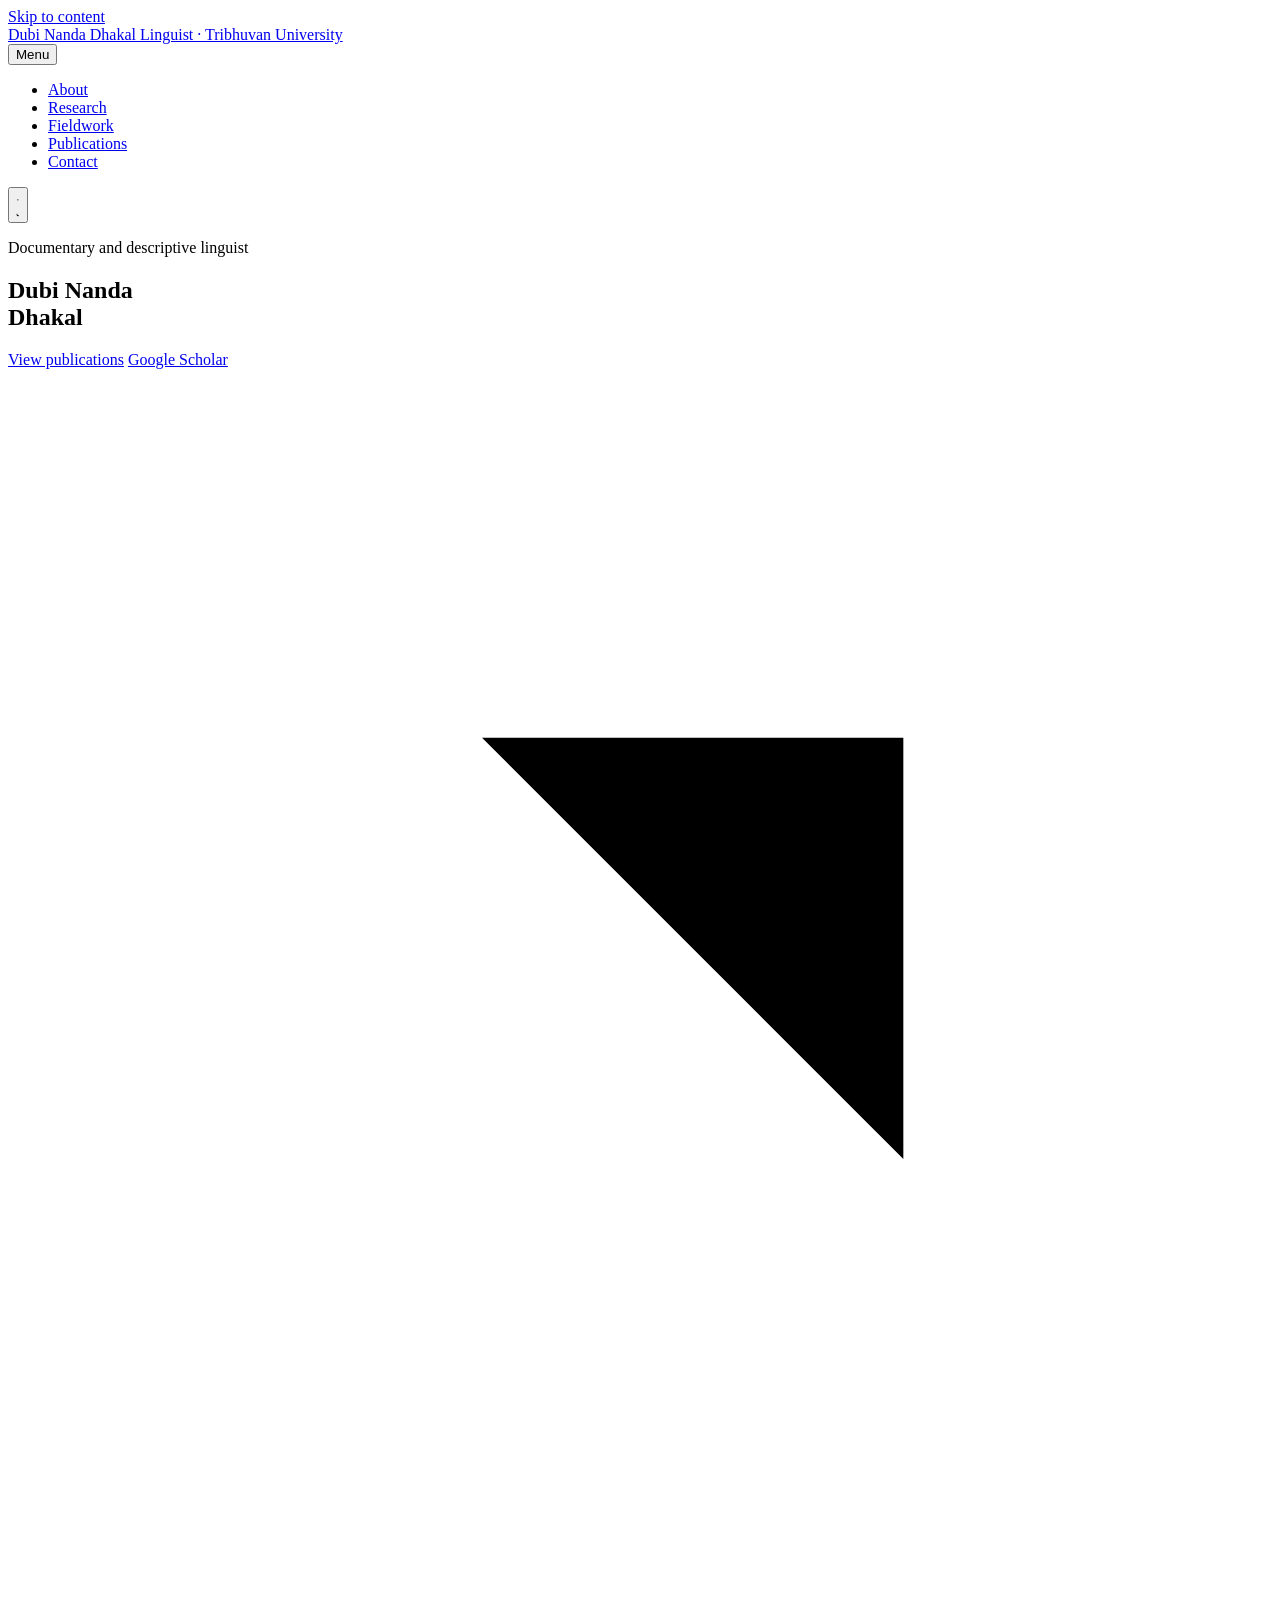
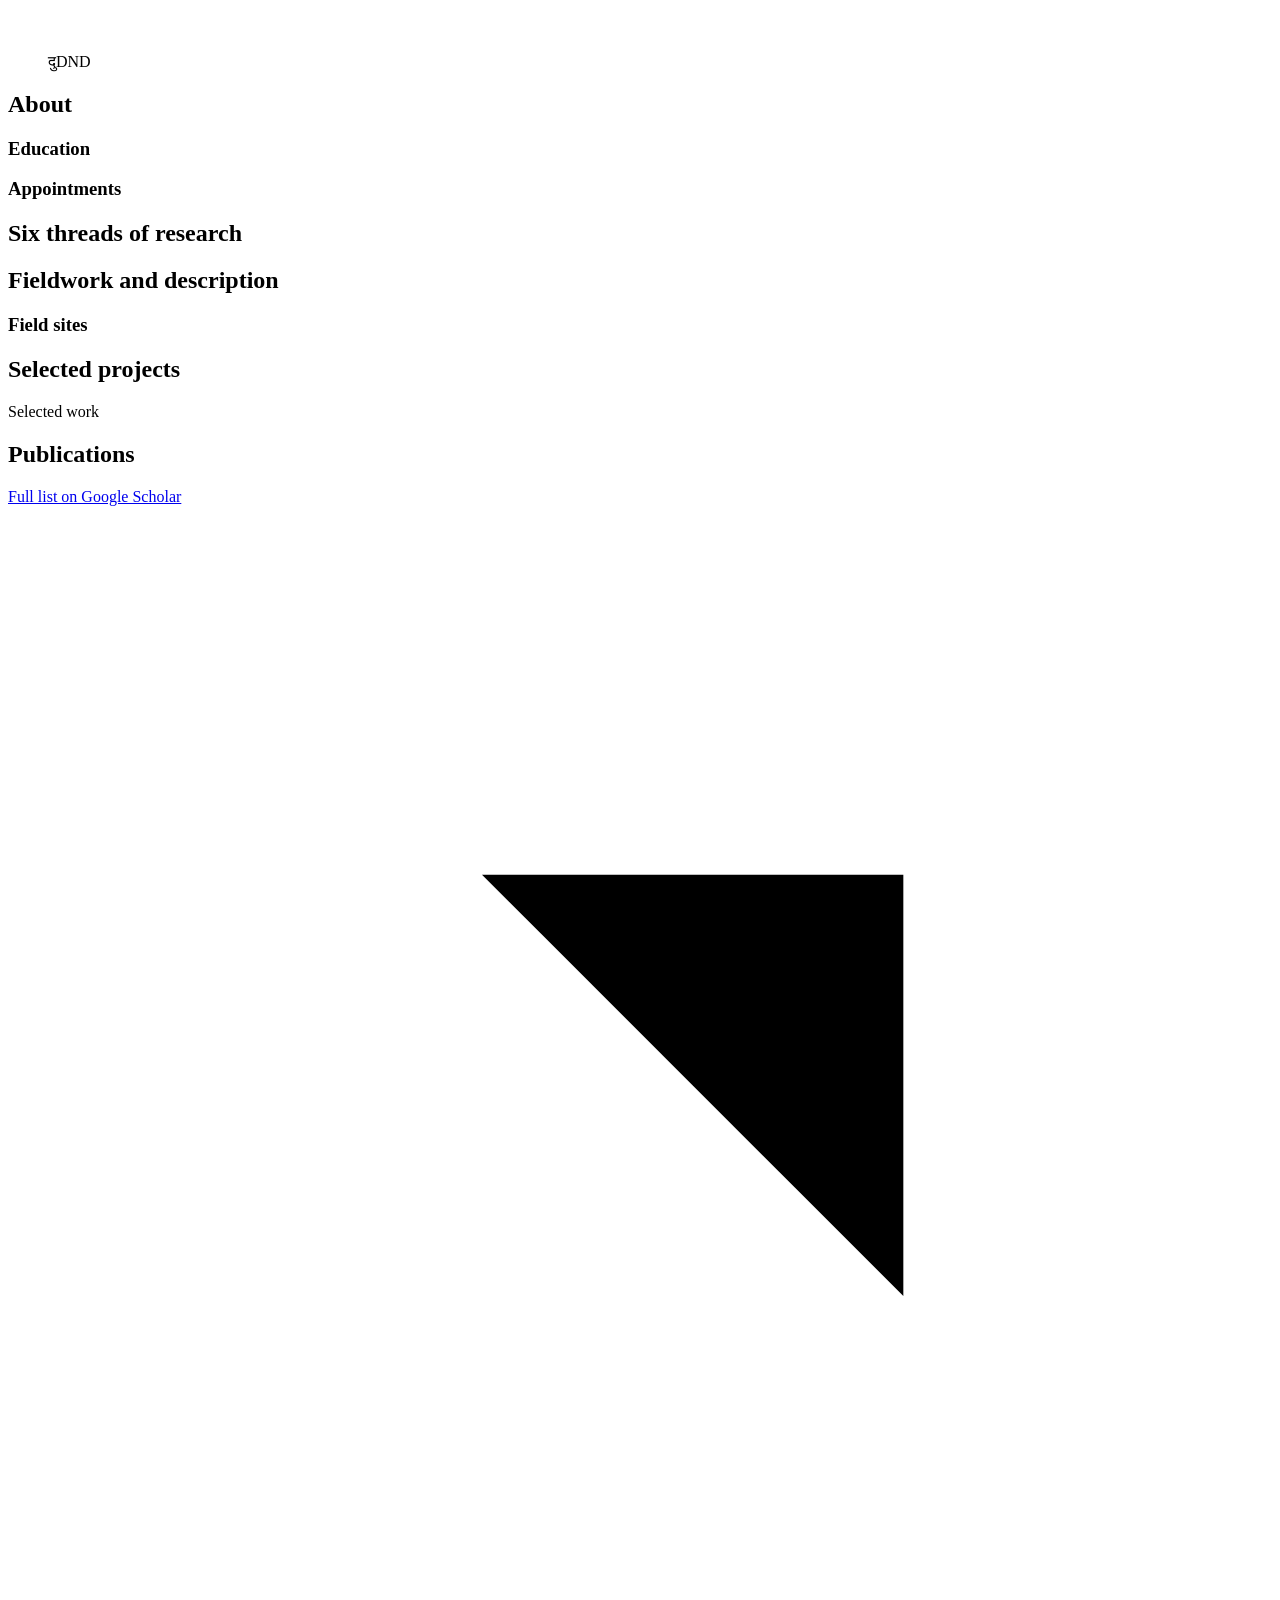
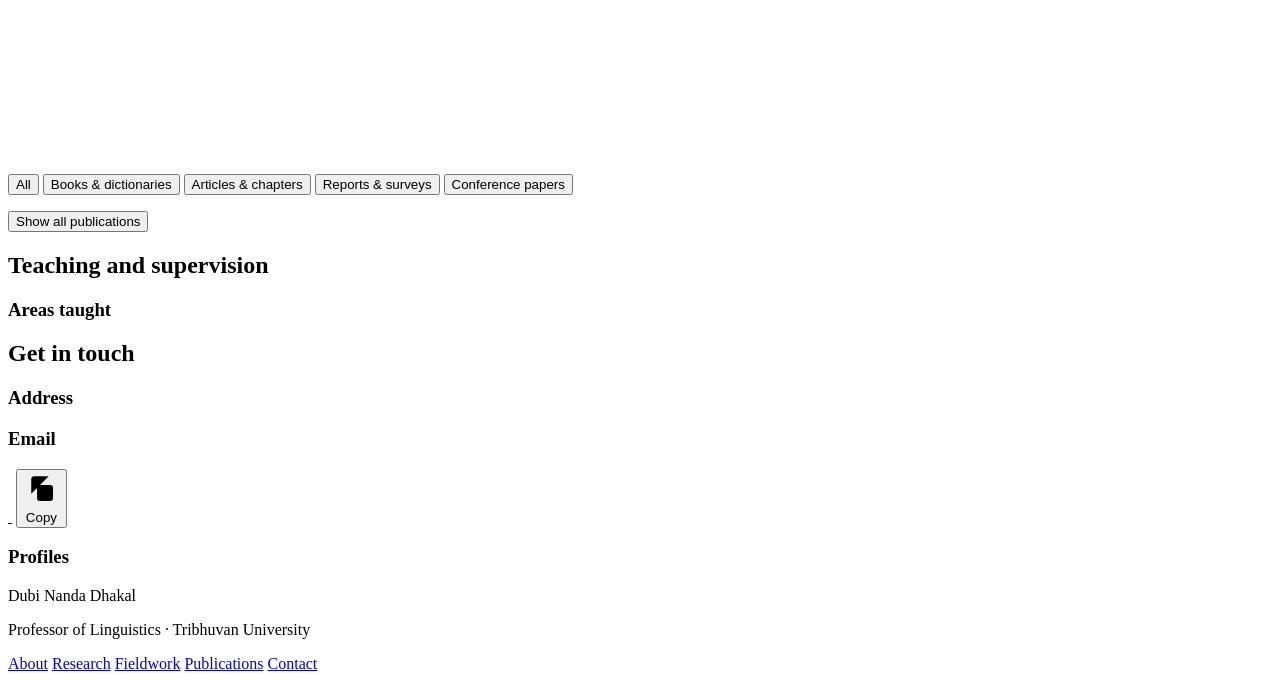
==== index.html @ bbc0245c "Use a cropped photo of Prof. Dhakal as the favicon Replaces the "D" monogram with face-cropped PNGs " ====
<!doctype html>
<html lang="en" data-theme="">
<head>
<meta charset="utf-8">
<meta name="viewport" content="width=device-width, initial-scale=1">
<title>Dubi Nanda Dhakal - Linguist</title>
<meta name="description" content="Prof. Dr. Dubi Nanda Dhakal is a linguist at Tribhuvan University who documents the endangered Indo-Aryan and Tibeto-Burman languages of Nepal. Grammars, dictionaries, text collections and research.">
<meta name="author" content="Dubi Nanda Dhakal">
<meta name="color-scheme" content="light dark">

<meta property="og:type" content="profile">
<meta property="og:title" content="Dubi Nanda Dhakal - Linguist">
<meta property="og:description" content="Documentary and descriptive linguist at Tribhuvan University. Grammars, dictionaries and text collections for the endangered languages of Nepal and the Himalaya.">
<meta property="og:locale" content="en_US">

<link rel="icon" type="image/png" sizes="32x32" href="assets/img/favicon-32.png">
<link rel="icon" type="image/png" sizes="180x180" href="assets/img/favicon-180.png">
<link rel="apple-touch-icon" href="assets/img/favicon-180.png">
<meta name="theme-color" content="#28527a">

<link rel="preconnect" href="https://fonts.googleapis.com">
<link rel="preconnect" href="https://fonts.gstatic.com" crossorigin>
<link href="https://fonts.googleapis.com/css2?family=Newsreader:ital,opsz,wght@0,6..72,380;0,6..72,440;0,6..72,520;1,6..72,400;1,6..72,480&family=IBM+Plex+Sans:wght@400;500;600&family=IBM+Plex+Mono:wght@400;500&display=swap" rel="stylesheet">

<link rel="stylesheet" href="assets/css/styles.css">
</head>
<body>

<a class="skip-link" href="#main">Skip to content</a>

<header class="site-header" id="siteHeader">
  <div class="wrap site-header__inner">
    <a class="wordmark" href="#top">
      <span class="wordmark__name">Dubi Nanda Dhakal</span>
      <span class="wordmark__role">Linguist · Tribhuvan University</span>
    </a>

    <nav class="site-nav" aria-label="Primary">
      <button class="nav-toggle" id="navToggle" aria-expanded="false" aria-controls="navList">
        <span class="nav-toggle__bar" aria-hidden="true"></span>
        <span class="sr-only">Menu</span>
      </button>
      <ul class="site-nav__list" id="navList">
        <li><a href="#about">About</a></li>
        <li><a href="#research">Research</a></li>
        <li><a href="#fieldwork">Fieldwork</a></li>
        <li><a href="#publications">Publications</a></li>
        <li><a href="#contact">Contact</a></li>
      </ul>
    </nav>

    <button class="theme-toggle" id="themeToggle" aria-label="Switch colour theme" title="Switch colour theme">
      <svg class="theme-toggle__icon theme-toggle__icon--sun" viewBox="0 0 24 24" aria-hidden="true"><circle cx="12" cy="12" r="4.2"/><path d="M12 2.5v3M12 18.5v3M4.2 4.2l2.1 2.1M17.7 17.7l2.1 2.1M2.5 12h3M18.5 12h3M4.2 19.8l2.1-2.1M17.7 6.3l2.1-2.1"/></svg>
    <svg class="theme-toggle__icon theme-toggle__icon--moon" viewBox="0 0 24 24" aria-hidden="true"><path d="M20 14.5A8 8 0 0 1 9.5 4a8 8 0 1 0 10.5 10.5z"/></svg>
    </button>
  </div>
</header>

<main id="main">
  <span id="top"></span>

  <!-- ============ HERO ============ -->
  <section class="hero wrap" aria-labelledby="heroName">
    <div class="hero__text">
      <p class="hero__kicker" id="siteRole">Documentary and descriptive linguist</p>
      <h1 class="hero__name" id="heroName">Dubi&nbsp;Nanda<br>Dhakal</h1>
      <p class="hero__deva" id="siteDeva" lang="ne" aria-hidden="true"></p>
      <p class="hero__lede" id="siteTagline"></p>
      <div class="hero__actions">
        <a class="btn btn--solid" href="#publications">View publications</a>
        <a class="btn btn--ghost" id="heroScholar" href="#" target="_blank" rel="noopener">
          Google Scholar
          <svg class="btn__ext" viewBox="0 0 24 24" aria-hidden="true"><path d="M7 17 17 7M9 7h8v8"/></svg>
        </a>
      </div>
    </div>

    <div class="hero__aside">
      <figure class="portrait">
        <img id="portraitImg" src="assets/img/dubi-nanda-dhakal.jpg" width="600" height="600"
             alt="Portrait of Professor Dubi Nanda Dhakal" loading="eager" fetchpriority="high"
             onerror="this.style.display='none';this.closest('.portrait').classList.add('portrait--empty')">
        <span class="portrait__fallback" aria-hidden="true">दु<span class="portrait__initials">DND</span></span>
      </figure>
    </div>
  </section>

  <!-- ============ METRICS ============ -->
  <section class="metrics wrap" aria-label="Research profile at a glance">
    <ul class="metrics__list" id="metricsList"></ul>
    <p class="metrics__note" id="metricsNote"></p>
  </section>

  <!-- ============ ABOUT ============ -->
  <section class="section wrap" id="about" aria-labelledby="aboutHeading">
    <div class="section__head">
      <h2 class="section__title" id="aboutHeading">About</h2>
    </div>
    <div class="about">
      <div class="about__prose" id="aboutProse"></div>
      <aside class="about__meta">
        <div class="meta-block">
          <h3 class="meta-block__title">Education</h3>
          <ul class="meta-list" id="educationList"></ul>
        </div>
        <div class="meta-block">
          <h3 class="meta-block__title">Appointments</h3>
          <ul class="meta-list" id="appointmentsList"></ul>
        </div>
      </aside>
    </div>
  </section>

  <!-- ============ RESEARCH ============ -->
  <section class="section section--tint wrap-full" id="research" aria-labelledby="researchHeading">
    <div class="wrap">
      <div class="section__head">
        <h2 class="section__title" id="researchHeading">Six threads of research</h2>
      </div>
      <dl class="research" id="researchList"></dl>
    </div>
  </section>

  <!-- ============ FIELDWORK ============ -->
  <section class="section wrap" id="fieldwork" aria-labelledby="fieldworkHeading">
    <div class="section__head">
      <h2 class="section__title" id="fieldworkHeading">Fieldwork and description</h2>
      <p class="section__intro" id="fieldworkIntro"></p>
    </div>

    <div class="langs" id="langGroups"></div>

    <div class="regions">
      <h3 class="regions__title">Field sites</h3>
      <ul class="regions__list" id="regionList"></ul>
    </div>
  </section>

  <!-- ============ PROJECTS ============ -->
  <section class="section section--tint wrap-full" id="projects" aria-labelledby="projectsHeading">
    <div class="wrap">
      <div class="section__head">
        <h2 class="section__title" id="projectsHeading">Selected projects</h2>
      </div>
      <ol class="projects" id="projectList"></ol>
    </div>
  </section>

  <!-- ============ PUBLICATIONS ============ -->
  <section class="section wrap" id="publications" aria-labelledby="pubHeading">
    <div class="section__head section__head--split">
      <div>
        <p class="eyebrow">Selected work</p>
        <h2 class="section__title" id="pubHeading">Publications</h2>
      </div>
      <a class="section__aside-link" id="pubScholarLink" href="#" target="_blank" rel="noopener">
        Full list on Google Scholar
        <svg class="btn__ext" viewBox="0 0 24 24" aria-hidden="true"><path d="M7 17 17 7M9 7h8v8"/></svg>
      </a>
    </div>

    <div class="filters" role="group" aria-label="Filter publications by type">
      <button class="chip is-active" data-filter="all" aria-pressed="true">All</button>
      <button class="chip" data-filter="book" aria-pressed="false">Books &amp; dictionaries</button>
      <button class="chip" data-filter="article" aria-pressed="false">Articles &amp; chapters</button>
      <button class="chip" data-filter="report" aria-pressed="false">Reports &amp; surveys</button>
      <button class="chip" data-filter="conference" aria-pressed="false">Conference papers</button>
    </div>

    <ol class="pubs" id="pubList"></ol>
    <p class="pubs__empty" id="pubEmpty" hidden>No publications match that filter.</p>

    <div class="pubs__more">
      <button class="btn btn--ghost" id="pubToggle" aria-expanded="false">Show all publications</button>
      <span class="pubs__count" id="pubCount"></span>
    </div>
  </section>

  <!-- ============ TEACHING ============ -->
  <section class="section section--tint wrap-full" id="teaching" aria-labelledby="teachHeading">
    <div class="wrap">
      <div class="section__head">
        <h2 class="section__title" id="teachHeading">Teaching and supervision</h2>
      </div>
      <div class="teaching">
        <p class="prose-lg" id="teachingText"></p>
        <div class="teaching__areas">
          <h3 class="regions__title">Areas taught</h3>
          <ul class="regions__list" id="teachingAreas"></ul>
        </div>
      </div>
    </div>
  </section>

  <!-- ============ CONTACT ============ -->
  <section class="section wrap" id="contact" aria-labelledby="contactHeading">
    <div class="section__head">
      <h2 class="section__title" id="contactHeading">Get in touch</h2>
    </div>
    <div class="contact">
      <div class="contact__col">
        <h3 class="meta-block__title">Address</h3>
        <address class="contact__address" id="contactAddress"></address>

        <h3 class="meta-block__title contact__email-title">Email</h3>
        <div class="contact__email">
          <a class="contact__email-link" id="contactEmail" href="#">&nbsp;</a>
          <button class="contact__copy" id="contactCopy" type="button">
            <svg class="contact__copy-icon" viewBox="0 0 24 24" aria-hidden="true"><rect x="9" y="9" width="11" height="11" rx="2"/><path d="M5 15V5a2 2 0 0 1 2-2h10"/></svg>
            <span class="contact__copy-label">Copy</span>
          </button>
        </div>
        <p class="contact__email-hint" id="contactEmailHint" hidden>Copied to clipboard</p>
      </div>
      <div class="contact__col">
        <h3 class="meta-block__title">Profiles</h3>
        <ul class="contact__links" id="contactLinks"></ul>
      </div>
    </div>
  </section>
</main>

<footer class="site-footer wrap-full">
  <div class="wrap site-footer__inner">
    <div>
      <p class="site-footer__name">Dubi Nanda Dhakal</p>
      <p class="site-footer__role">Professor of Linguistics · Tribhuvan University</p>
    </div>
    <nav class="site-footer__nav" aria-label="Footer">
      <a href="#about">About</a>
      <a href="#research">Research</a>
      <a href="#fieldwork">Fieldwork</a>
      <a href="#publications">Publications</a>
      <a href="#contact">Contact</a>
    </nav>
    <p class="site-footer__fine" id="footerFine"></p>
  </div>
</footer>

<noscript>
  <div class="wrap" style="padding:2rem 0">
    <p>Dubi Nanda Dhakal is a professor of linguistics at the Central Department of Linguistics,
    Tribhuvan University, who documents the endangered Indo-Aryan and Tibeto-Burman languages of Nepal.
    See the full publication list on
    <a href="https://scholar.google.com/citations?user=uSFaQ0oAAAAJ&hl=en">Google Scholar</a>.</p>
  </div>
</noscript>

<script src="assets/js/data.js"></script>
<script src="assets/js/main.js"></script>
</body>
</html>
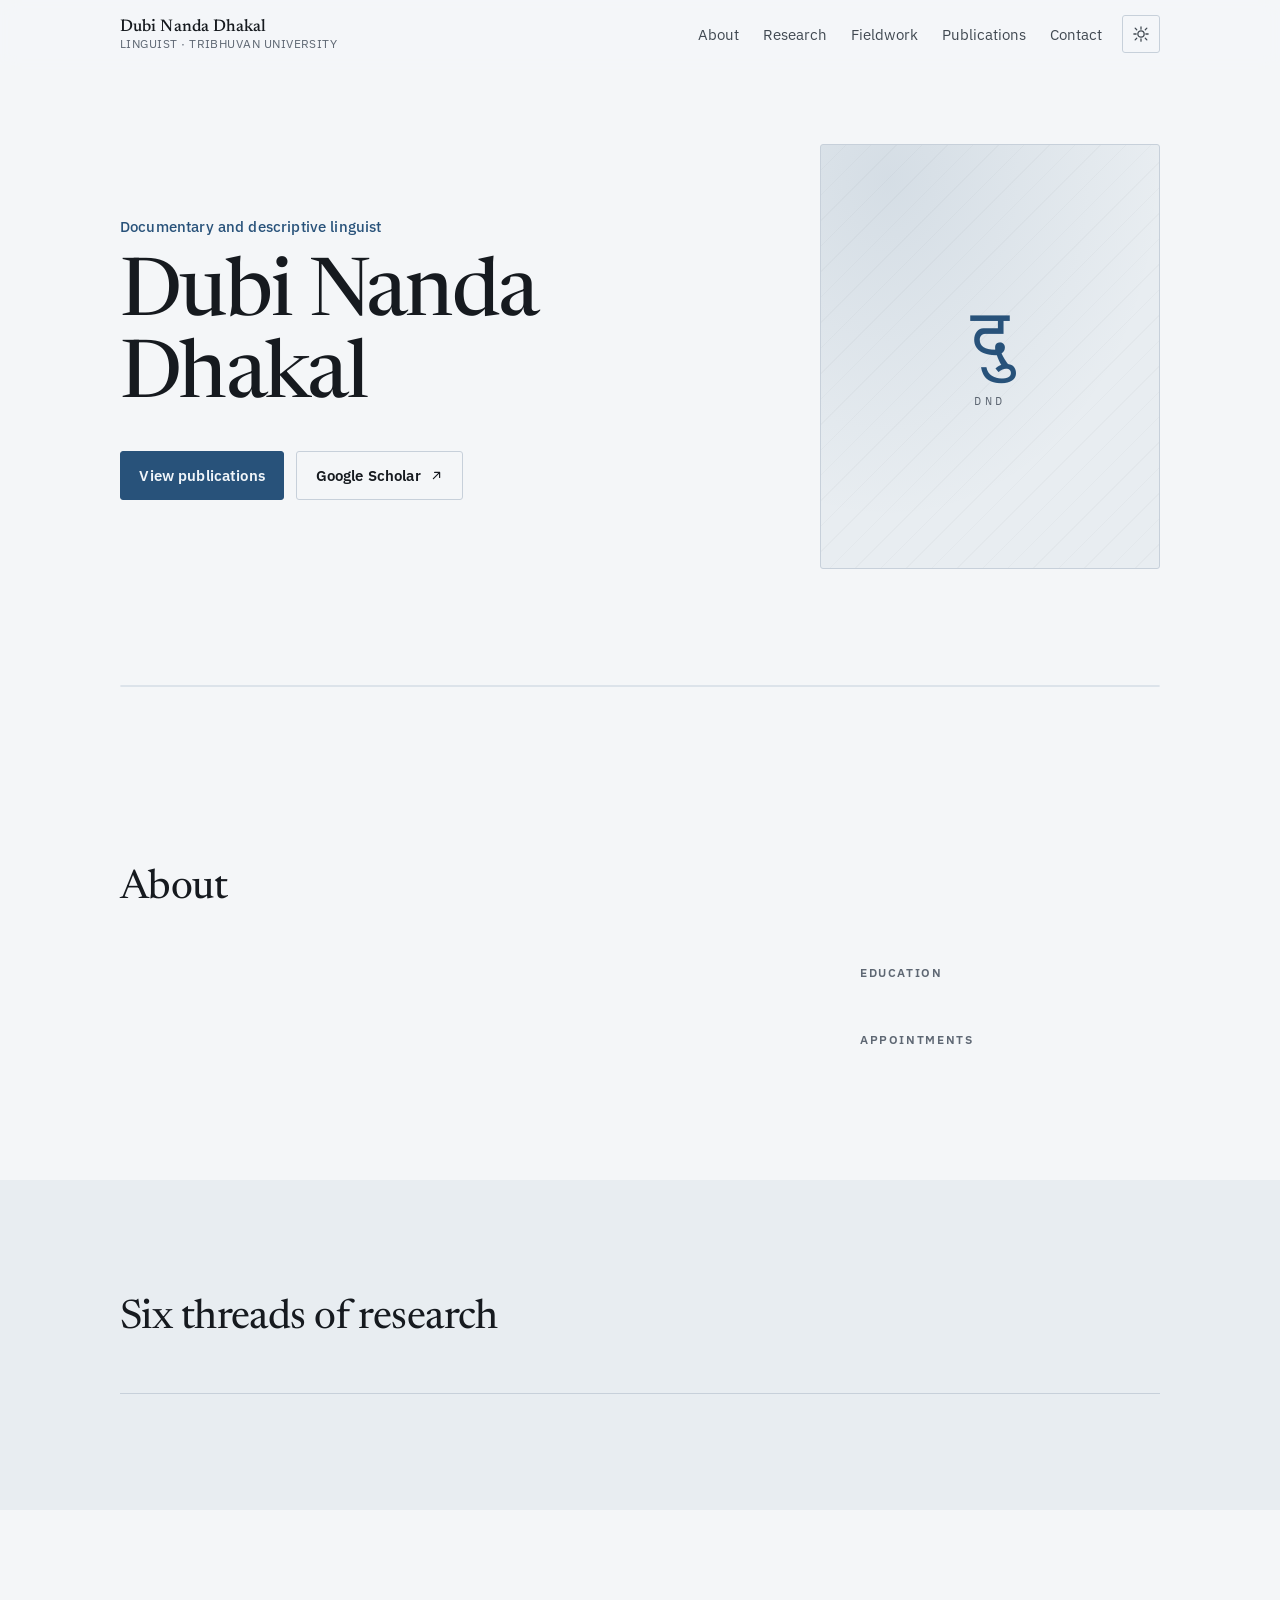
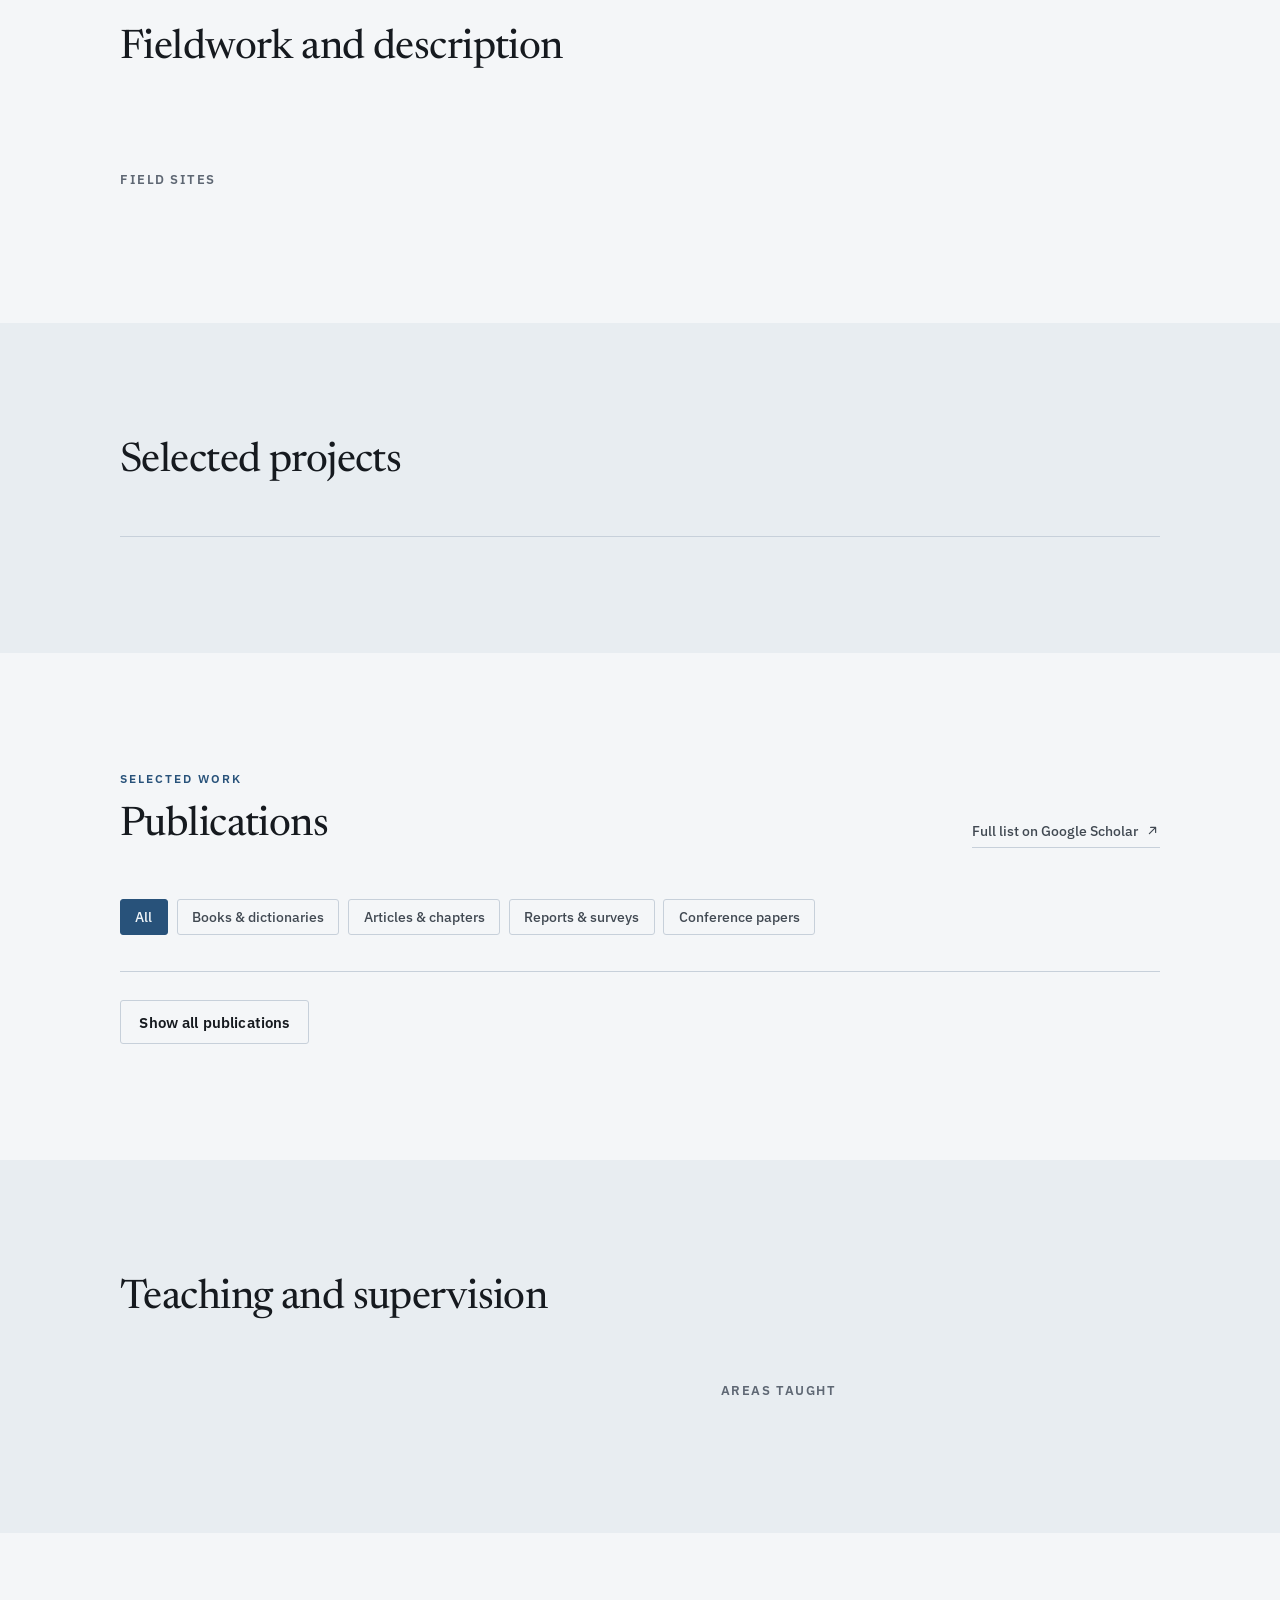
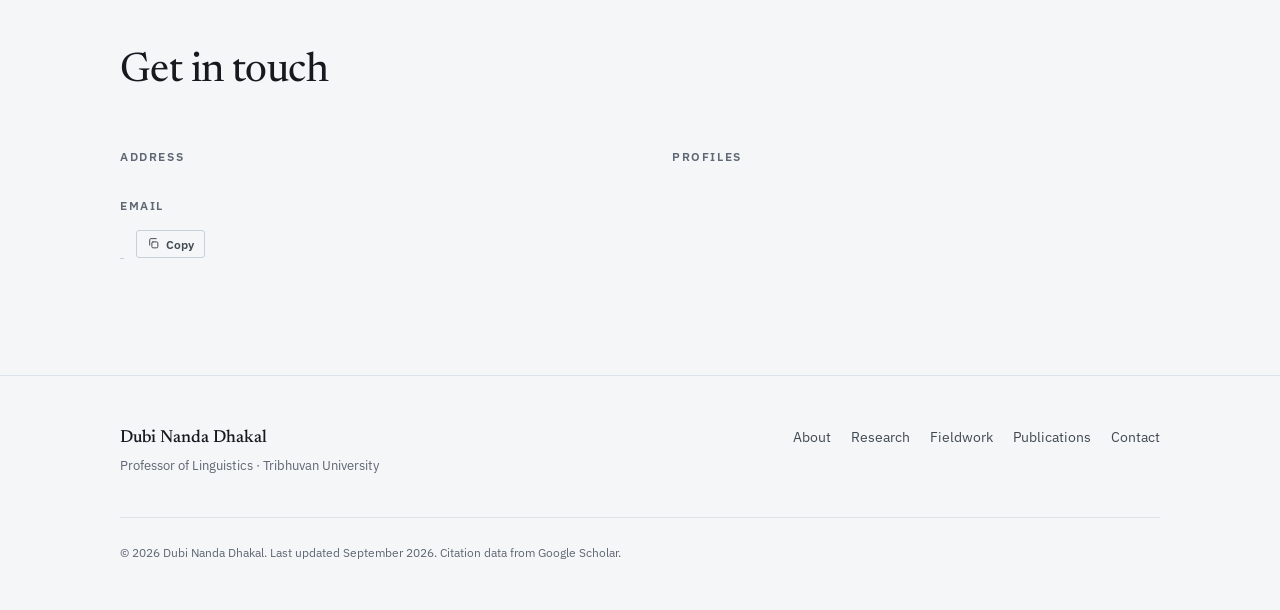
==== commit 8d45adc4: "Contact: show email address with a copy button The lone "Email Professor Dhakal" mailto button did n" ====
--- a/index.html
+++ b/index.html
@@ -13,9 +13,7 @@
 <meta property="og:description" content="Documentary and descriptive linguist at Tribhuvan University. Grammars, dictionaries and text collections for the endangered languages of Nepal and the Himalaya.">
 <meta property="og:locale" content="en_US">
 
-<link rel="icon" type="image/png" sizes="32x32" href="assets/img/favicon-32.png">
-<link rel="icon" type="image/png" sizes="180x180" href="assets/img/favicon-180.png">
-<link rel="apple-touch-icon" href="assets/img/favicon-180.png">
+<link rel="icon" href="data:image/svg+xml,%3Csvg xmlns='http://www.w3.org/2000/svg' viewBox='0 0 32 32'%3E%3Crect width='32' height='32' rx='4' fill='%2328527a'/%3E%3Ctext x='16' y='22' font-family='Georgia,serif' font-size='18' fill='%23f0f5f9' text-anchor='middle'%3ED%3C/text%3E%3C/svg%3E">
 <meta name="theme-color" content="#28527a">
 
 <link rel="preconnect" href="https://fonts.googleapis.com">
--- a/assets/css/styles.css
+++ b/assets/css/styles.css
@@ -0,0 +1,756 @@
+/* =============================================================================
+   Dubi Nanda Dhakal - portfolio
+   Native CSS. No framework, no build step.
+   Type:  Newsreader (display, literary serif) + IBM Plex Sans (text / UI)
+   Accent: a single deep Prussian blue, the colour of a Himalayan sky and of
+           archival ink, on cool paper. Locked across the whole page, both themes.
+   ========================================================================== */
+
+/* ---------- Tokens ---------- */
+:root {
+  --paper: #f4f6f8;
+  --surface-2: #e8edf1;
+  --ink: #161a1f;
+  --ink-2: #414952;
+  --ink-3: #5e6773;
+  --line: #dce3ea;
+  --line-2: #c7d0da;
+  --accent: #28527a;
+  --accent-2: #1e4061;
+  --accent-wash: #dce7f1;
+  --on-accent: #f0f5f9;
+
+  --r: 3px;
+  --measure: 63ch;
+  --wrap: 1120px;
+  --wrap-narrow: 760px;
+
+  --ff-serif: "Newsreader", "Iowan Old Style", "Palatino Linotype", Georgia, serif;
+  --ff-sans: "IBM Plex Sans", ui-sans-serif, system-ui, -apple-system, "Segoe UI", Roboto, Helvetica, Arial, sans-serif;
+  --ff-mono: "IBM Plex Mono", ui-monospace, SFMono-Regular, Menlo, Consolas, monospace;
+
+  --step-hero: clamp(2.9rem, 2rem + 4.6vw, 5rem);
+  --step-h2: clamp(1.8rem, 1.35rem + 1.9vw, 2.55rem);
+  --step-h3: clamp(1.12rem, 1rem + 0.4vw, 1.32rem);
+  --step-lede: clamp(1.14rem, 1rem + 0.7vw, 1.42rem);
+
+  --pad-section: clamp(4rem, 2.5rem + 7vw, 7.25rem);
+  --ease: cubic-bezier(0.16, 1, 0.3, 1);
+}
+
+@media (prefers-color-scheme: dark) {
+  :root:not([data-theme="light"]) {
+    --paper: #12151a;
+    --surface-2: #191d24;
+    --ink: #e5e9ee;
+    --ink-2: #a7afba;
+    --ink-3: #828b98;
+    --line: #262c34;
+    --line-2: #333b46;
+    --accent: #8fb6db;
+    --accent-2: #abcae7;
+    --accent-wash: #1b2836;
+    --on-accent: #0d1620;
+  }
+}
+
+:root[data-theme="dark"] {
+  --paper: #12151a;
+  --surface-2: #191d24;
+  --ink: #e5e9ee;
+  --ink-2: #a7afba;
+  --ink-3: #828b98;
+  --line: #262c34;
+  --line-2: #333b46;
+  --accent: #8fb6db;
+  --accent-2: #abcae7;
+  --accent-wash: #1b2836;
+  --on-accent: #0d1620;
+}
+
+/* ---------- Reset-ish ---------- */
+*, *::before, *::after { box-sizing: border-box; }
+html { -webkit-text-size-adjust: 100%; scroll-behavior: smooth; }
+@media (prefers-reduced-motion: reduce) { html { scroll-behavior: auto; } }
+
+body {
+  margin: 0;
+  background: var(--paper);
+  color: var(--ink);
+  font-family: var(--ff-sans);
+  font-size: 1.0625rem;
+  line-height: 1.62;
+  font-feature-settings: "kern" 1, "liga" 1;
+  -webkit-font-smoothing: antialiased;
+  text-rendering: optimizeLegibility;
+  transition: background-color .35s var(--ease), color .35s var(--ease);
+}
+
+h1, h2, h3 { font-family: var(--ff-serif); font-weight: 440; }
+p { margin: 0 0 1.1em; }
+a { color: inherit; }
+img { max-width: 100%; display: block; }
+:focus-visible {
+  outline: 2px solid var(--accent);
+  outline-offset: 3px;
+  border-radius: 2px;
+}
+
+.sr-only {
+  position: absolute; width: 1px; height: 1px;
+  padding: 0; margin: -1px; overflow: hidden;
+  clip: rect(0 0 0 0); white-space: nowrap; border: 0;
+}
+
+.skip-link {
+  position: fixed; top: 0; left: 0; z-index: 200;
+  background: var(--accent); color: var(--on-accent);
+  padding: .65rem 1rem; font-weight: 600; font-size: .9rem;
+  transform: translateY(-120%);
+  transition: transform .2s var(--ease);
+}
+.skip-link:focus { transform: translateY(0); }
+
+/* ---------- Layout helpers ---------- */
+.wrap {
+  width: 100%;
+  max-width: var(--wrap);
+  margin-inline: auto;
+  padding-inline: clamp(1.15rem, 5vw, 2.5rem);
+}
+.wrap-full { width: 100%; }
+.section--narrow { max-width: var(--wrap-narrow); }
+
+/* ---------- Header ---------- */
+.site-header {
+  position: sticky; top: 0; z-index: 100;
+  background: color-mix(in srgb, var(--paper) 86%, transparent);
+  backdrop-filter: saturate(180%) blur(9px);
+  -webkit-backdrop-filter: saturate(180%) blur(9px);
+  border-bottom: 1px solid transparent;
+  transition: border-color .3s var(--ease), background-color .3s var(--ease);
+}
+.site-header.is-stuck {
+  border-bottom-color: var(--line);
+  background: color-mix(in srgb, var(--paper) 94%, transparent);
+}
+.site-header__inner {
+  display: flex; align-items: center; gap: 1.25rem;
+  height: 68px;
+}
+.wordmark {
+  text-decoration: none; display: grid; line-height: 1.15;
+  margin-right: auto;
+}
+.wordmark__name {
+  font-family: var(--ff-serif); font-size: 1.06rem; font-weight: 520;
+  letter-spacing: .005em;
+}
+.wordmark__role {
+  font-size: .72rem; letter-spacing: .04em; text-transform: uppercase;
+  color: var(--ink-3);
+}
+
+.site-nav { display: flex; align-items: center; }
+.site-nav__list {
+  display: flex; gap: 1.5rem; list-style: none; margin: 0; padding: 0;
+}
+.site-nav__list a {
+  text-decoration: none; font-size: .92rem; color: var(--ink-2);
+  padding: .35rem 0; position: relative;
+  transition: color .2s var(--ease);
+}
+.site-nav__list a::after {
+  content: ""; position: absolute; left: 0; right: 100%; bottom: 0;
+  height: 1px; background: var(--accent);
+  transition: right .28s var(--ease);
+}
+.site-nav__list a:hover { color: var(--ink); }
+.site-nav__list a:hover::after { right: 0; }
+
+.nav-toggle { display: none; }
+
+.theme-toggle {
+  flex: none;
+  width: 38px; height: 38px;
+  display: grid; place-items: center;
+  background: transparent;
+  border: 1px solid var(--line-2);
+  border-radius: var(--r);
+  color: var(--ink-2);
+  cursor: pointer;
+  transition: border-color .2s var(--ease), color .2s var(--ease), background-color .2s var(--ease);
+}
+.theme-toggle:hover { color: var(--ink); border-color: var(--ink-3); }
+.theme-toggle__icon { width: 18px; height: 18px; fill: none; stroke: currentColor; stroke-width: 1.7; stroke-linecap: round; stroke-linejoin: round; }
+.theme-toggle__icon--moon { display: none; }
+:root[data-theme="dark"] .theme-toggle__icon--sun { display: none; }
+:root[data-theme="dark"] .theme-toggle__icon--moon { display: block; }
+@media (prefers-color-scheme: dark) {
+  :root:not([data-theme="light"]) .theme-toggle__icon--sun { display: none; }
+  :root:not([data-theme="light"]) .theme-toggle__icon--moon { display: block; }
+}
+
+/* ---------- Buttons ---------- */
+.btn {
+  -webkit-appearance: none;
+  appearance: none;
+  display: inline-flex; align-items: center; gap: .5rem;
+  font-family: var(--ff-sans); font-size: .92rem; font-weight: 600;
+  letter-spacing: .01em;
+  padding: .7rem 1.15rem;
+  border-radius: var(--r);
+  text-decoration: none;
+  background: transparent;
+  color: var(--ink);
+  border: 1px solid var(--line-2);
+  cursor: pointer;
+  transition: transform .12s var(--ease), background-color .2s var(--ease), border-color .2s var(--ease), color .2s var(--ease);
+  white-space: nowrap;
+}
+.btn--solid {
+  background: var(--accent); border-color: var(--accent); color: var(--on-accent);
+}
+.btn--solid:hover { background: var(--accent-2); border-color: var(--accent-2); }
+.btn--ghost { background: transparent; color: var(--ink); }
+.btn--ghost:hover {
+  border-color: var(--ink);
+  background: color-mix(in srgb, var(--ink) 5%, transparent);
+}
+.btn:active { transform: translateY(1px); }
+.btn__ext { width: 15px; height: 15px; fill: none; stroke: currentColor; stroke-width: 1.9; stroke-linecap: round; stroke-linejoin: round; }
+
+/* ---------- Hero ---------- */
+.hero {
+  display: grid;
+  grid-template-columns: 1.15fr .85fr;
+  gap: clamp(2rem, 5vw, 4.5rem);
+  align-items: center;
+  padding-top: clamp(2.25rem, 1.5rem + 4vw, 4.75rem);
+  padding-bottom: clamp(2.5rem, 1.75rem + 3.5vw, 4.25rem);
+}
+.hero__kicker {
+  font-size: .96rem; color: var(--accent); font-weight: 500;
+  margin: 0 0 1.1rem; letter-spacing: .01em;
+}
+.hero__name {
+  font-size: var(--step-hero);
+  line-height: 1.02;
+  letter-spacing: -0.021em;
+  font-weight: 440;
+  margin: 0 0 .5rem;
+}
+.hero__deva {
+  font-family: var(--ff-serif);
+  font-size: clamp(1.1rem, 1rem + .6vw, 1.4rem);
+  color: var(--ink-3);
+  margin: 0 0 1.4rem;
+  letter-spacing: .01em;
+}
+.hero__lede {
+  font-family: var(--ff-serif);
+  font-size: var(--step-lede);
+  line-height: 1.4;
+  color: var(--ink-2);
+  max-width: 34ch;
+  margin: 0 0 2rem;
+}
+.hero__actions { display: flex; flex-wrap: wrap; gap: .75rem; }
+
+.hero__aside { display: flex; justify-content: flex-end; }
+.portrait {
+  position: relative;
+  margin: 0;
+  width: 100%;
+  max-width: 340px;
+  aspect-ratio: 4 / 5;
+  border: 1px solid var(--line-2);
+  border-radius: var(--r);
+  overflow: hidden;
+  background: var(--surface-2);
+}
+.portrait img { width: 100%; height: 100%; object-fit: cover; }
+.portrait__fallback { display: none; }
+.portrait--empty {
+  display: grid; place-items: center;
+  background:
+    radial-gradient(130% 130% at 20% 8%, color-mix(in srgb, var(--accent) 10%, transparent), transparent 62%),
+    repeating-linear-gradient(135deg, transparent 0 17px, color-mix(in srgb, var(--ink) 2.5%, transparent) 17px 18px),
+    var(--surface-2);
+}
+.portrait--empty .portrait__fallback {
+  display: grid; place-items: center; text-align: center;
+  font-family: var(--ff-serif);
+  font-size: clamp(3rem, 8vw, 4.75rem);
+  color: var(--accent);
+  line-height: 1;
+}
+.portrait__initials {
+  display: block;
+  font-family: var(--ff-mono);
+  font-size: .78rem;
+  letter-spacing: .3em;
+  color: var(--ink-3);
+  margin-top: .75rem;
+}
+
+/* ---------- Metrics ---------- */
+.metrics { padding-block: clamp(2rem, 4vw, 3rem); }
+.metrics__list {
+  list-style: none; margin: 0; padding: 0;
+  display: grid; grid-template-columns: repeat(4, 1fr);
+  border: 1px solid var(--line);
+  border-radius: var(--r);
+  overflow: hidden;
+}
+.metrics__list li {
+  padding: 1.35rem 1.25rem;
+  border-left: 1px solid var(--line);
+}
+.metrics__list li:first-child { border-left: 0; }
+.metric__value {
+  font-family: var(--ff-mono);
+  font-size: clamp(1.6rem, 1.2rem + 1.4vw, 2.3rem);
+  font-weight: 500;
+  color: var(--ink);
+  line-height: 1;
+  letter-spacing: -.01em;
+}
+.metric__label {
+  display: block; margin-top: .5rem;
+  font-size: .8rem; color: var(--ink-3);
+  letter-spacing: .02em;
+}
+.metrics__note {
+  margin: .9rem 0 0; font-size: .78rem; color: var(--ink-3);
+}
+
+/* ---------- Sections ---------- */
+.section { padding-block: var(--pad-section); }
+.section--tint { background: var(--surface-2); }
+.section__head { margin-bottom: clamp(2rem, 4vw, 3.25rem); }
+.section__head--split {
+  display: flex; align-items: flex-end; justify-content: space-between;
+  gap: 1.5rem 2rem; flex-wrap: wrap;
+}
+.section__title {
+  font-size: var(--step-h2);
+  line-height: 1.12;
+  letter-spacing: -.014em;
+  margin: 0;
+  max-width: 20ch;
+}
+.section__intro {
+  margin: 1.1rem 0 0;
+  max-width: var(--measure);
+  color: var(--ink-2);
+  font-size: 1.09rem;
+}
+.eyebrow {
+  font-size: .74rem; text-transform: uppercase; letter-spacing: .17em;
+  color: var(--accent); font-weight: 600;
+  margin: 0 0 .9rem;
+}
+.section__aside-link {
+  display: inline-flex; align-items: center; gap: .45rem;
+  font-size: .9rem; font-weight: 500; color: var(--ink-2);
+  text-decoration: none; padding-bottom: .3rem;
+  border-bottom: 1px solid var(--line-2);
+  transition: color .2s var(--ease), border-color .2s var(--ease);
+}
+.section__aside-link:hover { color: var(--accent); border-color: var(--accent); }
+
+/* ---------- About ---------- */
+.about {
+  display: grid;
+  grid-template-columns: minmax(0, 1fr) 300px;
+  gap: clamp(2rem, 5vw, 4.5rem);
+}
+.about__prose p {
+  font-size: 1.11rem;
+  line-height: 1.68;
+  color: var(--ink-2);
+  max-width: var(--measure);
+}
+.about__prose p:first-child::first-letter {
+  font-family: var(--ff-serif);
+  font-size: 3.1em;
+  float: left;
+  line-height: .82;
+  padding: .06em .1em .02em 0;
+  color: var(--accent);
+  font-weight: 440;
+}
+.about__prose p:last-child { margin-bottom: 0; }
+.about__meta { display: grid; gap: 2rem; align-content: start; }
+.meta-block__title {
+  font-family: var(--ff-sans);
+  font-size: .78rem; text-transform: uppercase; letter-spacing: .13em;
+  color: var(--ink-3); font-weight: 600;
+  margin: 0 0 .9rem;
+}
+.meta-list { list-style: none; margin: 0; padding: 0; display: grid; gap: 1rem; }
+.meta-list li { display: grid; gap: .15rem; padding-left: 0; }
+.meta-list__t { font-weight: 600; font-size: .96rem; color: var(--ink); }
+.meta-list__s { font-size: .9rem; color: var(--ink-3); }
+.meta-list__y { font-family: var(--ff-mono); font-size: .8rem; color: var(--accent); }
+
+/* ---------- Research ---------- */
+.research {
+  margin: 0;
+  display: grid;
+  grid-template-columns: repeat(2, 1fr);
+  gap: 0 clamp(2rem, 5vw, 4rem);
+  border-top: 1px solid var(--line-2);
+}
+.research__item {
+  padding: 1.6rem 0;
+  border-bottom: 1px solid var(--line);
+}
+.research dt {
+  font-family: var(--ff-serif);
+  font-size: 1.24rem;
+  font-weight: 480;
+  margin-bottom: .4rem;
+}
+.research dd {
+  margin: 0; color: var(--ink-2); font-size: .99rem; line-height: 1.55;
+  max-width: 46ch;
+}
+
+/* ---------- Fieldwork ---------- */
+.langs { display: grid; gap: 2.5rem; }
+.lang-group__label {
+  font-family: var(--ff-sans);
+  font-size: .8rem; text-transform: uppercase; letter-spacing: .12em;
+  color: var(--ink-3); font-weight: 600;
+  margin: 0 0 1rem;
+  padding-bottom: .6rem;
+  border-bottom: 1px solid var(--line);
+}
+.lang-tags { display: flex; flex-wrap: wrap; gap: .55rem; }
+.tag {
+  font-size: .92rem;
+  padding: .4rem .75rem;
+  border: 1px solid var(--line-2);
+  border-radius: var(--r);
+  color: var(--ink);
+  background: var(--paper);
+  cursor: default;
+  transition: border-color .18s var(--ease), color .18s var(--ease), background-color .18s var(--ease);
+}
+.tag:hover { border-color: var(--accent); color: var(--accent); }
+.section--tint .tag { background: color-mix(in srgb, var(--paper) 55%, var(--surface-2)); }
+
+.regions { margin-top: 3rem; }
+.regions__title {
+  font-family: var(--ff-sans);
+  font-size: .8rem; text-transform: uppercase; letter-spacing: .12em;
+  color: var(--ink-3); font-weight: 600; margin: 0 0 1rem;
+}
+.regions__list {
+  list-style: none; margin: 0; padding: 0;
+  display: flex; flex-wrap: wrap; gap: .5rem .55rem;
+}
+.regions__list li {
+  font-family: var(--ff-mono);
+  font-size: .82rem;
+  color: var(--ink-2);
+  padding: .34rem .7rem;
+  background: var(--accent-wash);
+  border-radius: var(--r);
+}
+
+/* ---------- Projects ---------- */
+.projects { margin: 0; padding: 0; list-style: none; border-top: 1px solid var(--line-2); }
+.project {
+  display: grid;
+  grid-template-columns: 130px minmax(0, 1fr);
+  gap: 1.5rem clamp(1.5rem, 4vw, 3.5rem);
+  padding: 2rem 0;
+  border-bottom: 1px solid var(--line);
+}
+.project__years {
+  font-family: var(--ff-mono); font-size: .82rem; color: var(--accent);
+  padding-top: .35rem; letter-spacing: -.01em;
+}
+.project__title {
+  font-family: var(--ff-serif); font-size: 1.34rem; font-weight: 480;
+  margin: 0 0 .3rem;
+}
+.project__org { font-size: .88rem; color: var(--ink-3); margin: 0 0 .8rem; }
+.project__body { margin: 0; color: var(--ink-2); max-width: 62ch; font-size: 1rem; }
+
+/* ---------- Publications ---------- */
+.filters {
+  display: flex; flex-wrap: wrap; gap: .55rem;
+  margin-bottom: 2.25rem;
+}
+.chip {
+  font-family: var(--ff-sans);
+  font-size: .86rem; font-weight: 500;
+  padding: .5rem .9rem;
+  border: 1px solid var(--line-2);
+  border-radius: var(--r);
+  background: transparent;
+  color: var(--ink-2);
+  cursor: pointer;
+  transition: border-color .18s var(--ease), color .18s var(--ease), background-color .18s var(--ease);
+}
+.chip:hover { border-color: var(--ink-3); color: var(--ink); }
+.chip.is-active {
+  background: var(--accent); border-color: var(--accent); color: var(--on-accent);
+}
+
+.pubs { list-style: none; margin: 0; padding: 0; border-top: 1px solid var(--line-2); }
+.pub {
+  display: grid;
+  grid-template-columns: 68px minmax(0, 1fr) auto;
+  gap: .35rem 1.5rem;
+  padding: 1.35rem 0;
+  border-bottom: 1px solid var(--line);
+  align-items: baseline;
+}
+.pub__year {
+  font-family: var(--ff-mono); font-size: .84rem; color: var(--ink-3);
+}
+.pub__main { grid-column: 2; }
+.pub__title {
+  font-family: var(--ff-serif);
+  font-size: 1.12rem;
+  font-weight: 480;
+  line-height: 1.32;
+  margin: 0 0 .3rem;
+}
+.pub__title a { text-decoration: none; border-bottom: 1px solid var(--line-2); }
+.pub__title a:hover { border-color: var(--accent); color: var(--accent); }
+.pub__meta { font-size: .9rem; color: var(--ink-3); line-height: 1.45; }
+.pub__meta strong { color: var(--ink-2); font-weight: 600; }
+.pub__badges {
+  grid-column: 3; grid-row: 1 / span 2;
+  display: flex; flex-direction: column; align-items: flex-end; gap: .4rem;
+  text-align: right;
+}
+.pub__type {
+  font-size: .68rem; text-transform: uppercase; letter-spacing: .1em;
+  color: var(--ink-3);
+}
+.pub__cite {
+  font-family: var(--ff-mono); font-size: .74rem;
+  color: var(--accent);
+  white-space: nowrap;
+}
+.pub.is-book .pub__title { font-size: 1.18rem; }
+.pub.is-book { border-left: 2px solid var(--accent-wash); padding-left: 1rem; margin-left: -1rem; }
+
+.pubs.is-collapsed .pub:not(.is-featured) { display: none; }
+.pubs__empty { padding: 2rem 0; color: var(--ink-3); }
+.pubs__more {
+  margin-top: 1.75rem;
+  display: flex; align-items: center; gap: 1rem; flex-wrap: wrap;
+}
+.pubs__count { font-size: .84rem; color: var(--ink-3); font-family: var(--ff-mono); }
+
+/* ---------- Teaching ---------- */
+.teaching {
+  display: grid;
+  grid-template-columns: minmax(0, 1.1fr) minmax(0, .9fr);
+  gap: clamp(2rem, 5vw, 4rem);
+  align-items: start;
+}
+.prose-lg {
+  font-family: var(--ff-serif);
+  font-size: clamp(1.16rem, 1.02rem + .7vw, 1.42rem);
+  line-height: 1.5;
+  color: var(--ink);
+  max-width: 34ch;
+  margin: 0;
+}
+.teaching__areas { padding-top: .5rem; }
+@media (max-width: 820px) {
+  .teaching { grid-template-columns: 1fr; gap: 2rem; }
+  .prose-lg { max-width: none; }
+}
+
+/* ---------- Contact ---------- */
+.contact {
+  display: grid;
+  grid-template-columns: repeat(2, minmax(0, 1fr));
+  gap: clamp(2rem, 5vw, 4rem);
+}
+.contact__address {
+  font-style: normal;
+  line-height: 1.7;
+  color: var(--ink-2);
+  margin-bottom: 1.75rem;
+}
+.contact__email-title { margin-top: 0; }
+.contact__email {
+  display: flex; align-items: center; gap: .75rem; flex-wrap: wrap;
+}
+.contact__email-link {
+  font-size: 1.02rem;
+  color: var(--accent);
+  text-decoration: none;
+  border-bottom: 1px solid var(--line-2);
+  padding-bottom: 2px;
+  word-break: break-all;
+  transition: border-color .18s var(--ease);
+}
+.contact__email-link:hover { border-bottom-color: var(--accent); }
+.contact__copy {
+  -webkit-appearance: none; appearance: none;
+  display: inline-flex; align-items: center; gap: .4rem;
+  font-family: var(--ff-sans); font-size: .78rem; font-weight: 600;
+  color: var(--ink-2);
+  background: transparent;
+  border: 1px solid var(--line-2);
+  border-radius: var(--r);
+  padding: .3rem .6rem;
+  cursor: pointer;
+  transition: color .18s var(--ease), border-color .18s var(--ease), background-color .18s var(--ease);
+}
+.contact__copy:hover { color: var(--ink); border-color: var(--ink-3); }
+.contact__copy.is-copied {
+  color: var(--accent); border-color: var(--accent);
+  background: var(--accent-wash);
+}
+.contact__copy-icon {
+  width: 13px; height: 13px; fill: none; stroke: currentColor;
+  stroke-width: 1.8; stroke-linecap: round; stroke-linejoin: round;
+}
+.contact__email-hint {
+  margin: .7rem 0 0; font-size: .82rem; color: var(--ink-3);
+}
+.contact__links { list-style: none; margin: 0; padding: 0; display: grid; gap: .1rem; }
+.contact__links li { border-bottom: 1px solid var(--line); }
+.contact__links a {
+  display: flex; align-items: center; justify-content: space-between;
+  gap: 1rem; padding: .9rem 0;
+  text-decoration: none; color: var(--ink);
+  font-size: 1rem;
+  transition: color .18s var(--ease), padding .18s var(--ease);
+}
+.contact__links a::after {
+  content: "↗"; color: var(--ink-3); font-size: .95rem;
+  transition: color .18s var(--ease), transform .18s var(--ease);
+}
+.contact__links a:hover { color: var(--accent); padding-left: .4rem; }
+.contact__links a:hover::after { color: var(--accent); transform: translate(2px, -2px); }
+
+/* ---------- Footer ---------- */
+.site-footer {
+  border-top: 1px solid var(--line);
+  padding-block: 3rem;
+  margin-top: 0;
+}
+.site-footer__inner {
+  display: flex; flex-wrap: wrap; gap: 1.5rem 3rem;
+  align-items: baseline; justify-content: space-between;
+}
+.site-footer__name { font-family: var(--ff-serif); font-size: 1.1rem; font-weight: 520; margin: 0 0 .2rem; }
+.site-footer__role { font-size: .84rem; color: var(--ink-3); margin: 0; }
+.site-footer__nav { display: flex; flex-wrap: wrap; gap: 1.25rem; }
+.site-footer__nav a {
+  font-size: .88rem; color: var(--ink-2); text-decoration: none;
+}
+.site-footer__nav a:hover { color: var(--accent); }
+.site-footer__fine {
+  width: 100%; margin: 1rem 0 0; padding-top: 1.5rem;
+  border-top: 1px solid var(--line);
+  font-size: .78rem; color: var(--ink-3);
+}
+
+/* ---------- Reveal on scroll ---------- */
+@media (prefers-reduced-motion: no-preference) {
+  .reveal { opacity: 0; transform: translateY(16px); }
+  .reveal.is-in {
+    opacity: 1; transform: none;
+    transition: opacity .7s var(--ease), transform .7s var(--ease);
+  }
+}
+
+/* ---------- Responsive ---------- */
+@media (max-width: 980px) {
+  .hero { grid-template-columns: 1fr; gap: 2.5rem; }
+  .hero__aside { justify-content: flex-start; }
+  .portrait { max-width: 280px; }
+  .about { grid-template-columns: 1fr; }
+  .about__meta {
+    grid-template-columns: repeat(2, 1fr);
+    gap: 2rem 2.5rem;
+  }
+}
+
+@media (max-width: 820px) {
+  .site-header__inner { gap: .75rem; }
+  .nav-toggle {
+    display: grid; place-items: center;
+    width: 38px; height: 38px; order: 3;
+    background: transparent; border: 1px solid var(--line-2);
+    border-radius: var(--r); cursor: pointer;
+  }
+  .nav-toggle__bar, .nav-toggle__bar::before, .nav-toggle__bar::after {
+    content: ""; display: block; width: 17px; height: 1.5px;
+    background: var(--ink); transition: transform .2s var(--ease), opacity .2s var(--ease);
+  }
+  .nav-toggle__bar { position: relative; }
+  .nav-toggle__bar::before { position: absolute; top: -5px; left: 0; }
+  .nav-toggle__bar::after { position: absolute; top: 5px; left: 0; }
+  .nav-toggle[aria-expanded="true"] .nav-toggle__bar { background: transparent; }
+  .nav-toggle[aria-expanded="true"] .nav-toggle__bar::before { transform: translateY(5px) rotate(45deg); }
+  .nav-toggle[aria-expanded="true"] .nav-toggle__bar::after { transform: translateY(-5px) rotate(-45deg); }
+
+  .site-nav { order: 4; }
+  .site-nav__list {
+    position: absolute; left: 0; right: 0; top: 100%;
+    flex-direction: column; gap: 0;
+    background: var(--paper);
+    border-bottom: 1px solid var(--line);
+    padding: .5rem clamp(1.15rem, 5vw, 2.5rem) 1rem;
+    display: none;
+  }
+  .site-nav__list.is-open { display: flex; }
+  .site-nav__list li { border-top: 1px solid var(--line); }
+  .site-nav__list a { display: block; padding: .85rem 0; font-size: 1rem; }
+  .site-nav__list a::after { display: none; }
+
+  .wordmark__role { display: none; }
+
+  .metrics__list { grid-template-columns: repeat(2, 1fr); }
+  .metrics__list li:nth-child(3) { border-left: 0; }
+  .metrics__list li:nth-child(n+3) { border-top: 1px solid var(--line); }
+
+  .research { grid-template-columns: 1fr; }
+  .research__item:first-child { border-top: 0; }
+
+  .project { grid-template-columns: 1fr; gap: .4rem; }
+  .project__years { padding-top: 0; }
+
+  .pub {
+    grid-template-columns: 1fr;
+    gap: .3rem;
+  }
+  .pub__year { order: -1; }
+  .pub__main { grid-column: 1; }
+  .pub__badges {
+    grid-column: 1; grid-row: auto;
+    flex-direction: row; align-items: center; gap: .9rem;
+    text-align: left; margin-top: .3rem;
+  }
+  .pub.is-book { margin-left: 0; padding-left: .9rem; }
+
+  .contact { grid-template-columns: 1fr; }
+}
+
+@media (max-width: 460px) {
+  .about__meta { grid-template-columns: 1fr; }
+  .hero__actions .btn { flex: 1 1 auto; justify-content: center; }
+}
+
+/* ---------- Print ---------- */
+@media print {
+  .site-header, .theme-toggle, .hero__actions, .filters, .pubs__more, .skip-link { display: none; }
+  .pubs.is-collapsed .pub:not(.is-featured) { display: grid; }
+  body { background: #fff; color: #000; }
+}
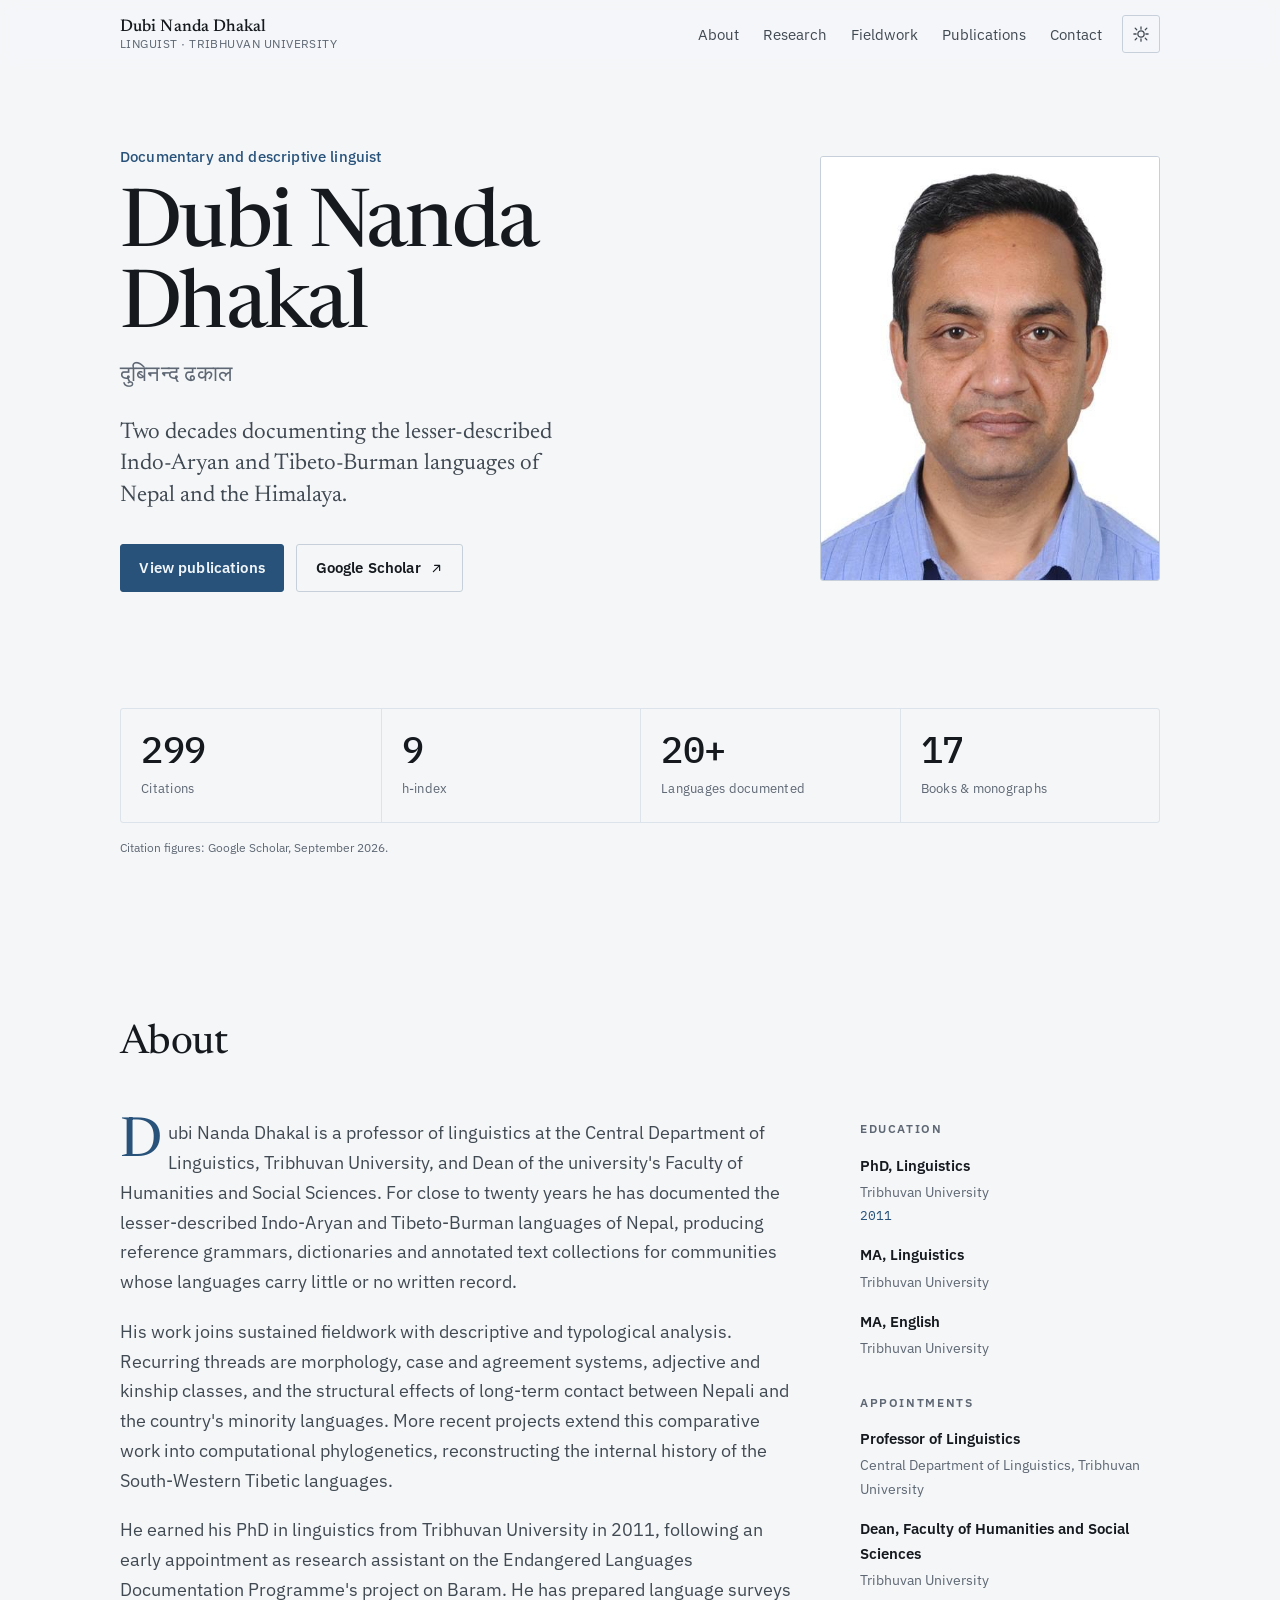
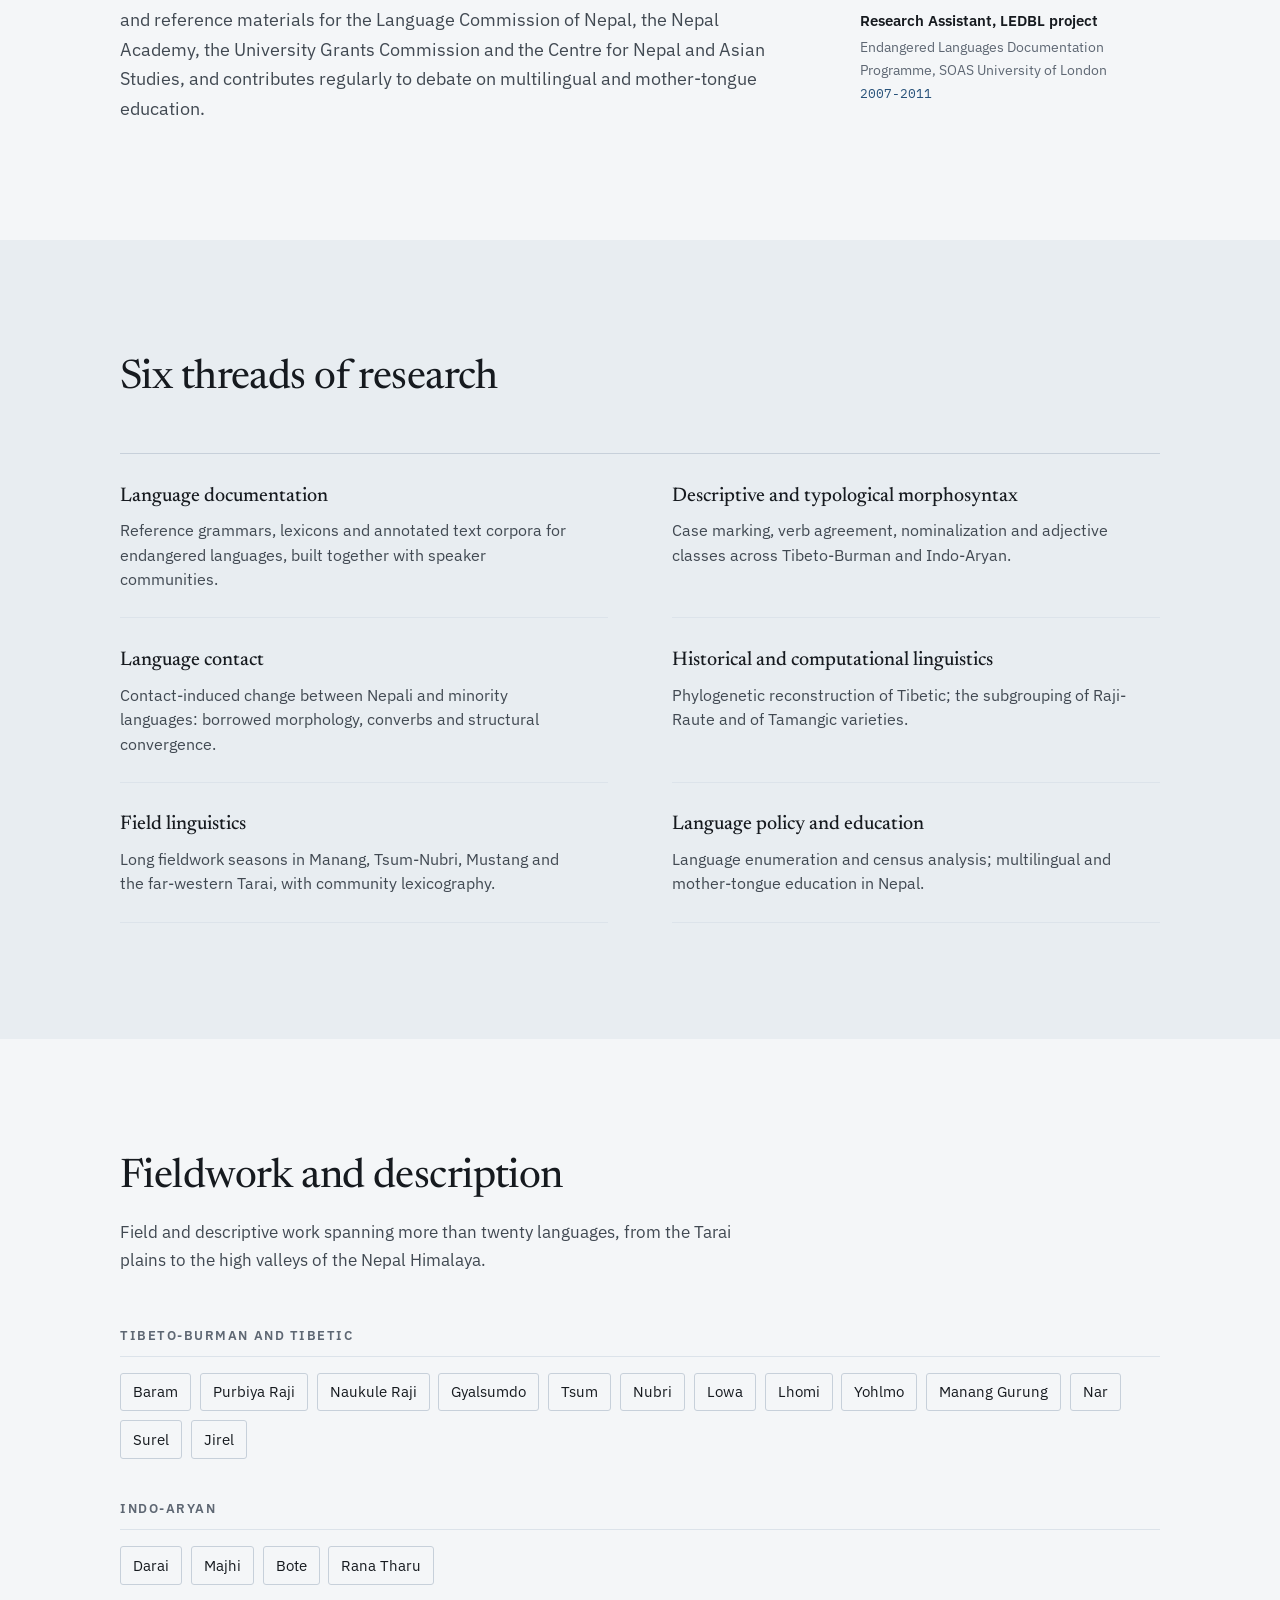
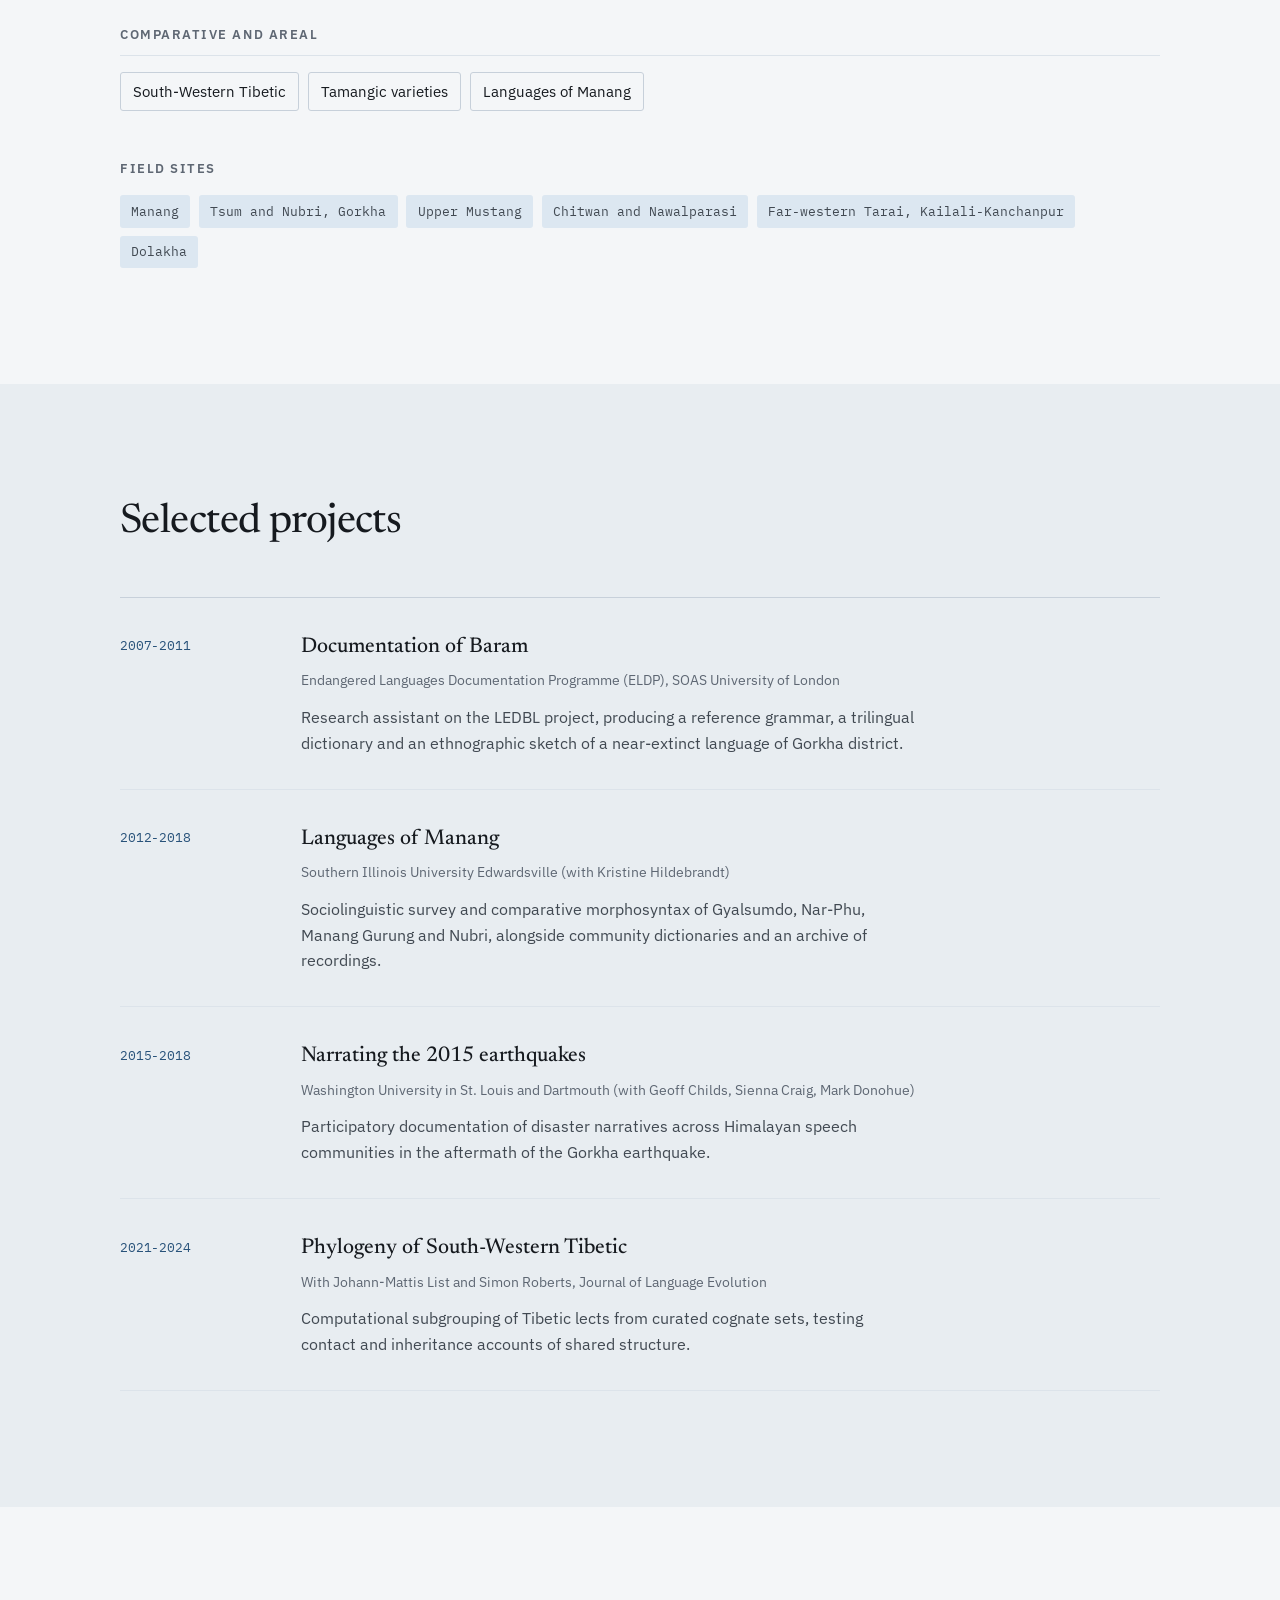
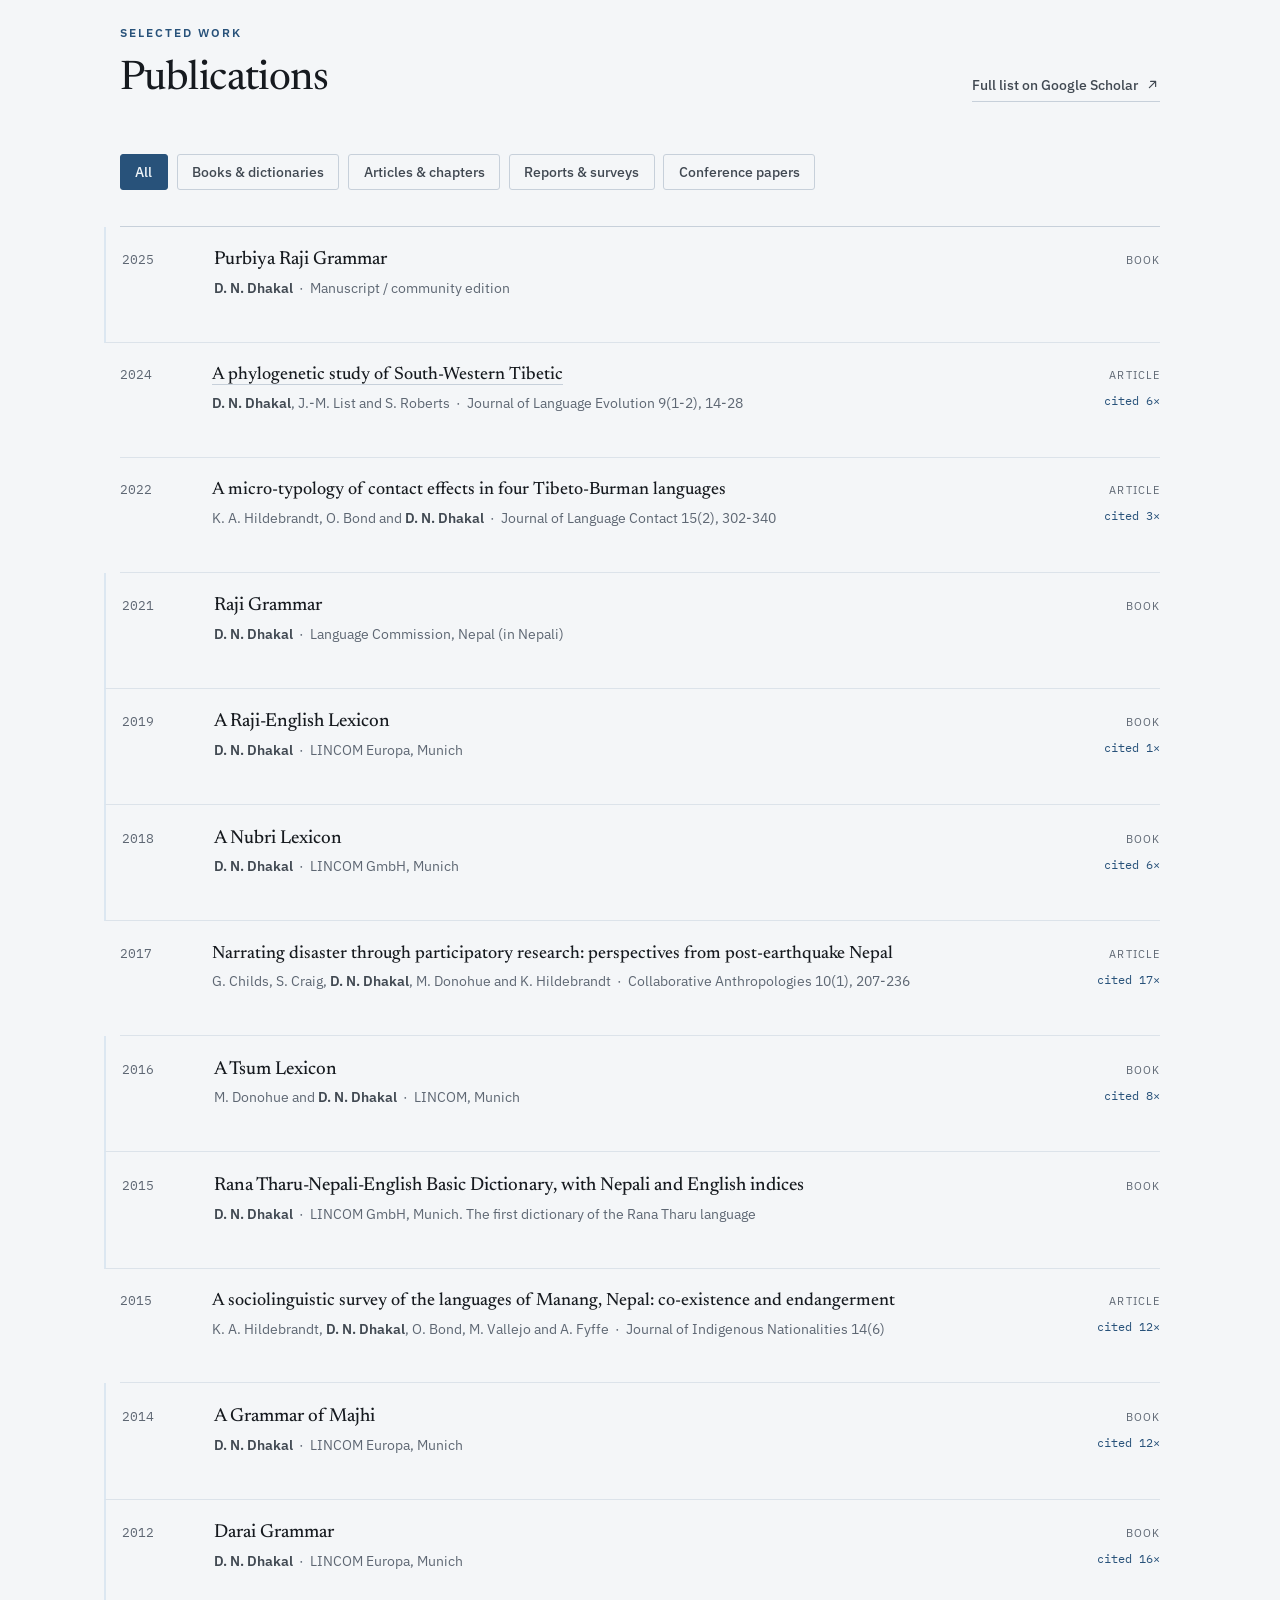
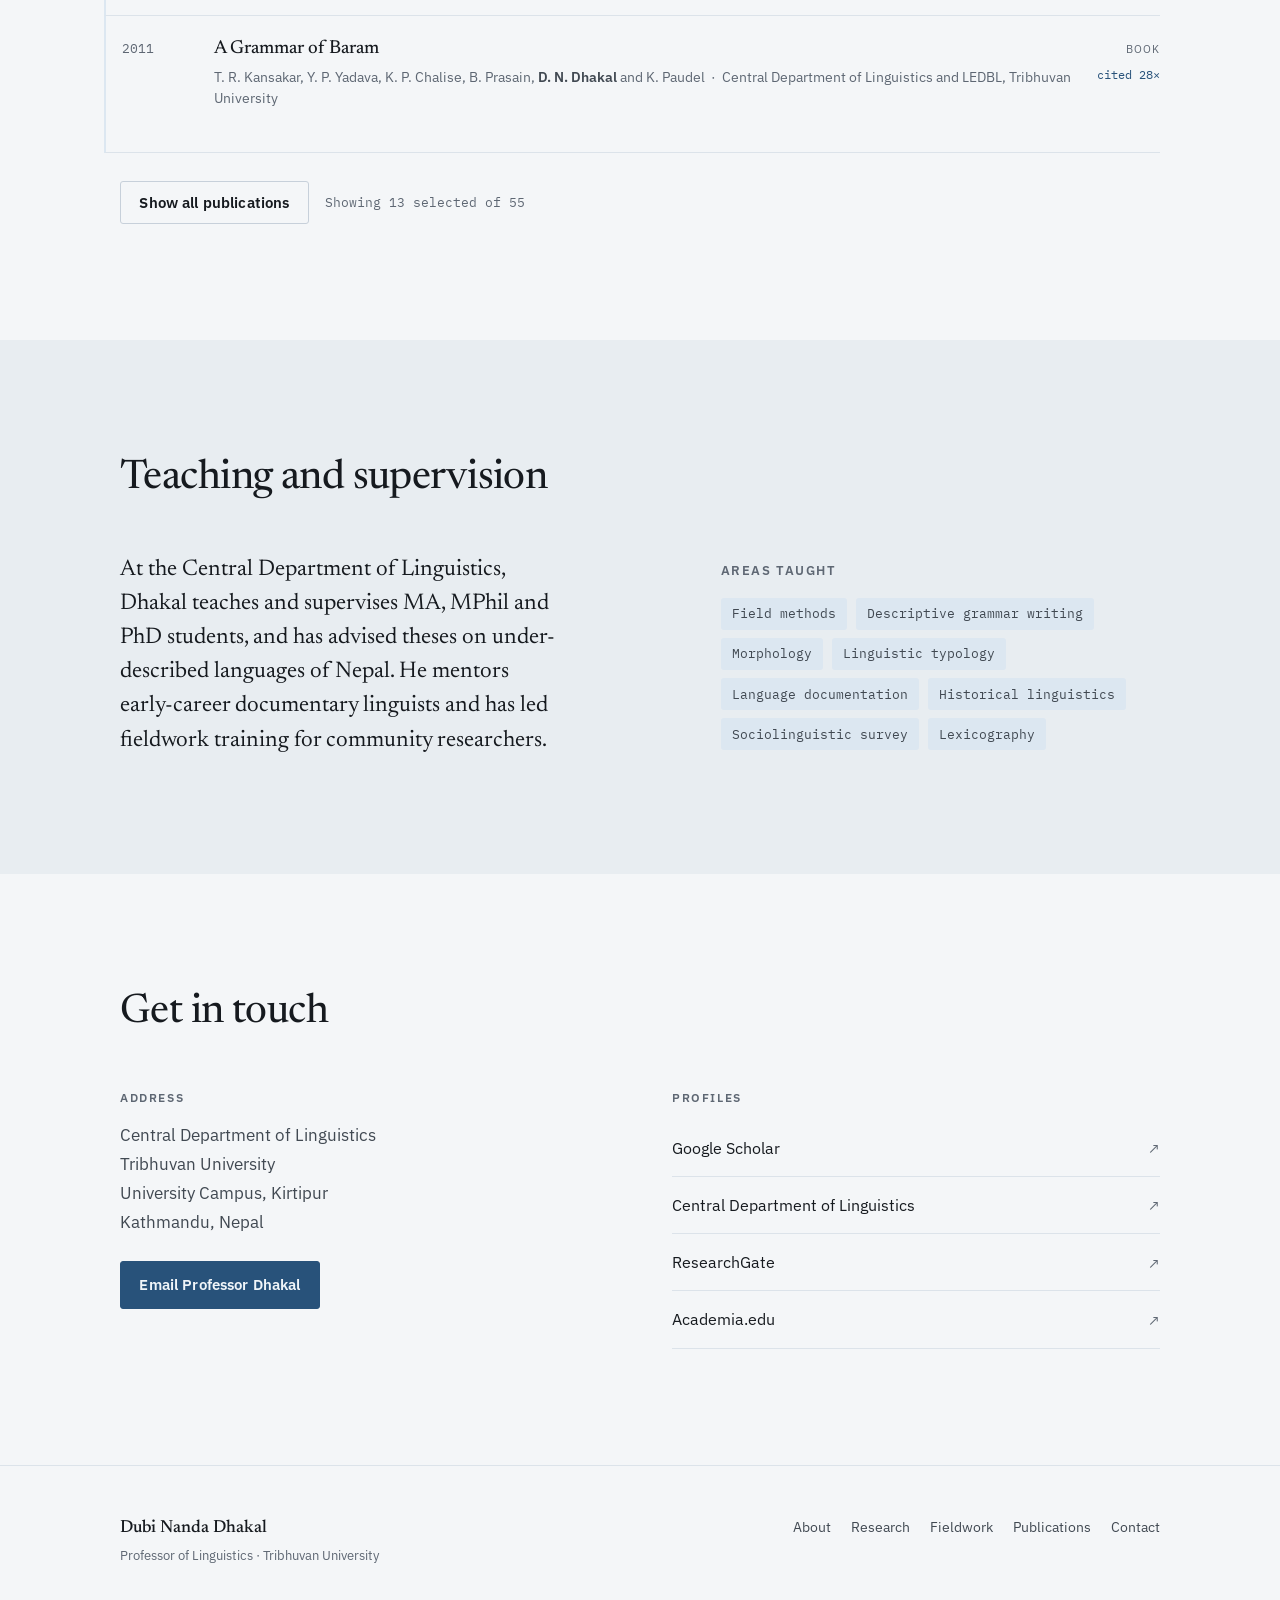
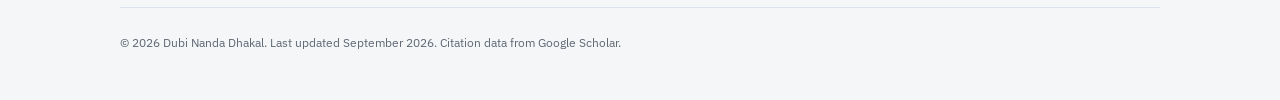
==== commit 8fdc6447: "Portfolio site for Prof. Dr. Dubi Nanda Dhakal Static single-page academic portfolio (HTML/CSS/JS, n" ====
--- a/index.html
+++ b/index.html
@@ -199,16 +199,7 @@
       <div class="contact__col">
         <h3 class="meta-block__title">Address</h3>
         <address class="contact__address" id="contactAddress"></address>
-
-        <h3 class="meta-block__title contact__email-title">Email</h3>
-        <div class="contact__email">
-          <a class="contact__email-link" id="contactEmail" href="#">&nbsp;</a>
-          <button class="contact__copy" id="contactCopy" type="button">
-            <svg class="contact__copy-icon" viewBox="0 0 24 24" aria-hidden="true"><rect x="9" y="9" width="11" height="11" rx="2"/><path d="M5 15V5a2 2 0 0 1 2-2h10"/></svg>
-            <span class="contact__copy-label">Copy</span>
-          </button>
-        </div>
-        <p class="contact__email-hint" id="contactEmailHint" hidden>Copied to clipboard</p>
+        <a class="btn btn--solid" id="contactEmail" href="#">Email Professor Dhakal</a>
       </div>
       <div class="contact__col">
         <h3 class="meta-block__title">Profiles</h3>
--- a/assets/css/styles.css
+++ b/assets/css/styles.css
@@ -582,45 +582,7 @@
   font-style: normal;
   line-height: 1.7;
   color: var(--ink-2);
-  margin-bottom: 1.75rem;
-}
-.contact__email-title { margin-top: 0; }
-.contact__email {
-  display: flex; align-items: center; gap: .75rem; flex-wrap: wrap;
-}
-.contact__email-link {
-  font-size: 1.02rem;
-  color: var(--accent);
-  text-decoration: none;
-  border-bottom: 1px solid var(--line-2);
-  padding-bottom: 2px;
-  word-break: break-all;
-  transition: border-color .18s var(--ease);
-}
-.contact__email-link:hover { border-bottom-color: var(--accent); }
-.contact__copy {
-  -webkit-appearance: none; appearance: none;
-  display: inline-flex; align-items: center; gap: .4rem;
-  font-family: var(--ff-sans); font-size: .78rem; font-weight: 600;
-  color: var(--ink-2);
-  background: transparent;
-  border: 1px solid var(--line-2);
-  border-radius: var(--r);
-  padding: .3rem .6rem;
-  cursor: pointer;
-  transition: color .18s var(--ease), border-color .18s var(--ease), background-color .18s var(--ease);
-}
-.contact__copy:hover { color: var(--ink); border-color: var(--ink-3); }
-.contact__copy.is-copied {
-  color: var(--accent); border-color: var(--accent);
-  background: var(--accent-wash);
-}
-.contact__copy-icon {
-  width: 13px; height: 13px; fill: none; stroke: currentColor;
-  stroke-width: 1.8; stroke-linecap: round; stroke-linejoin: round;
-}
-.contact__email-hint {
-  margin: .7rem 0 0; font-size: .82rem; color: var(--ink-3);
+  margin-bottom: 1.5rem;
 }
 .contact__links { list-style: none; margin: 0; padding: 0; display: grid; gap: .1rem; }
 .contact__links li { border-bottom: 1px solid var(--line); }
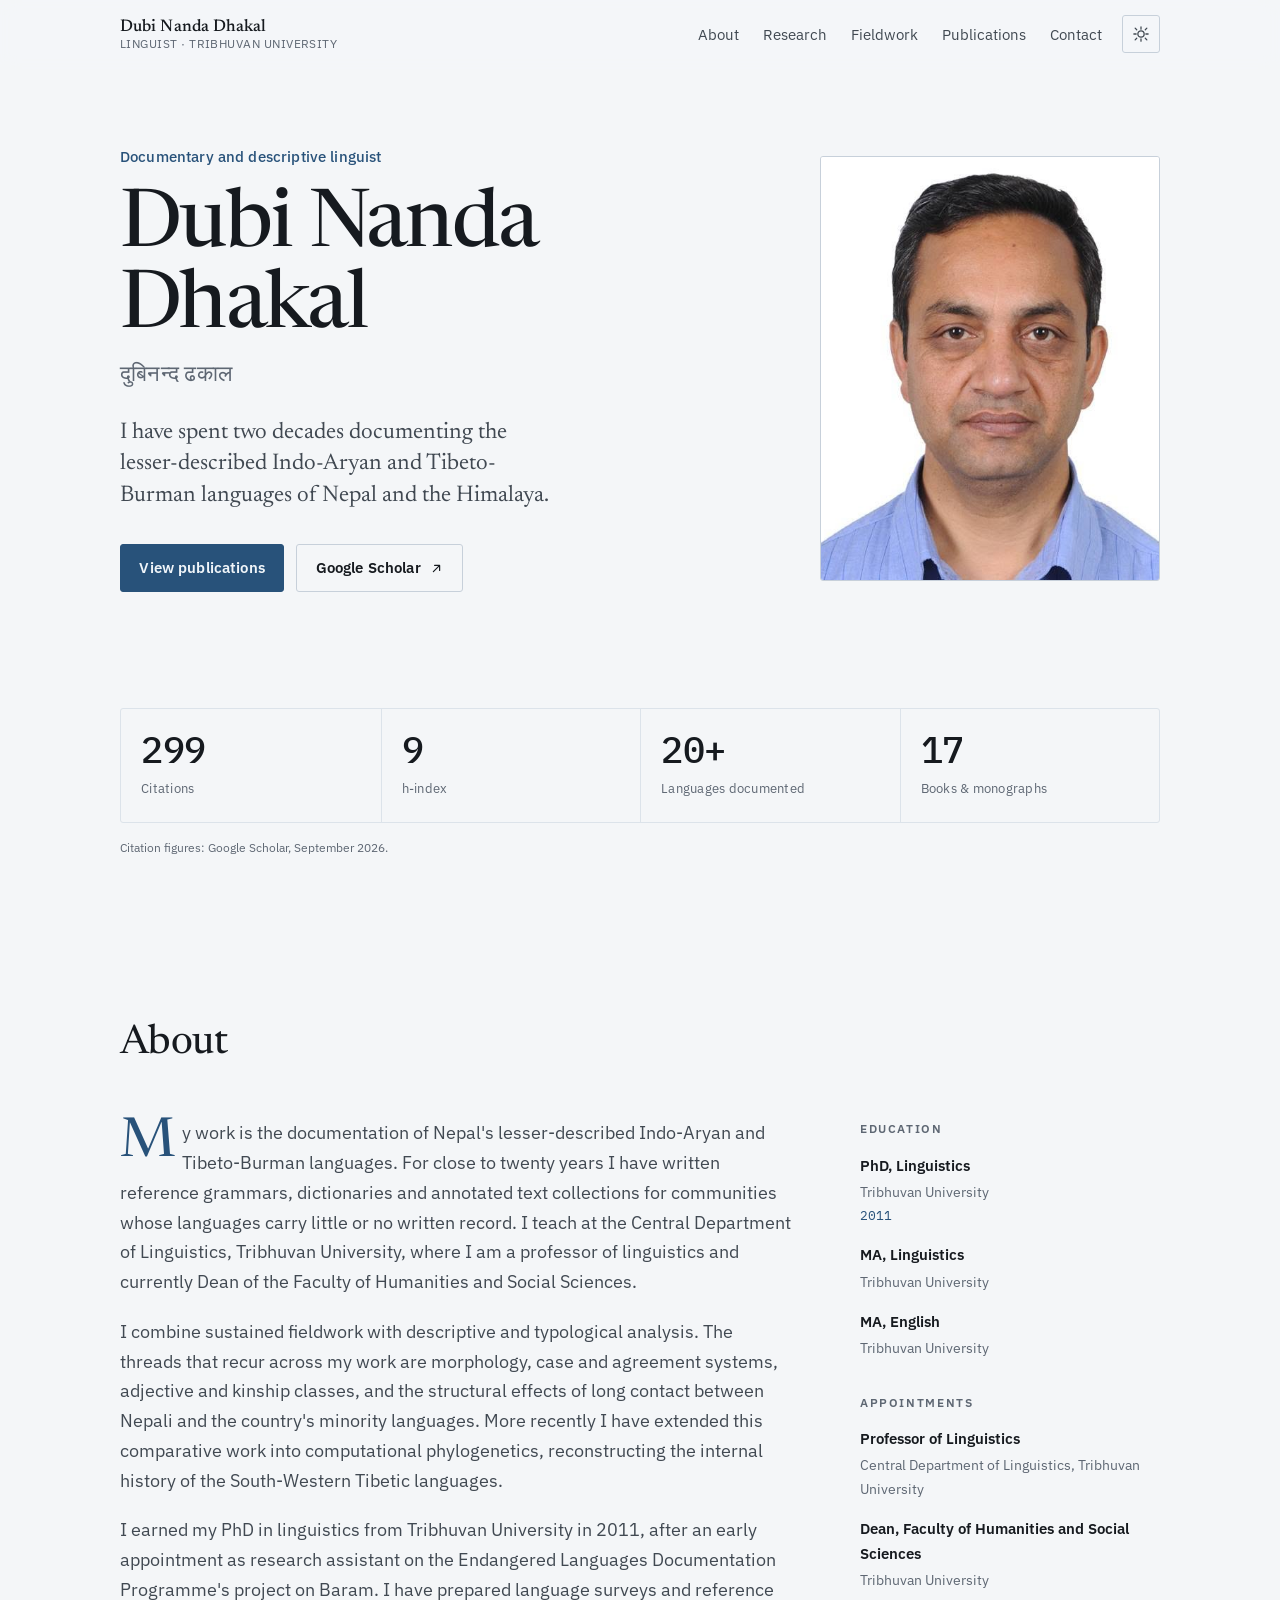
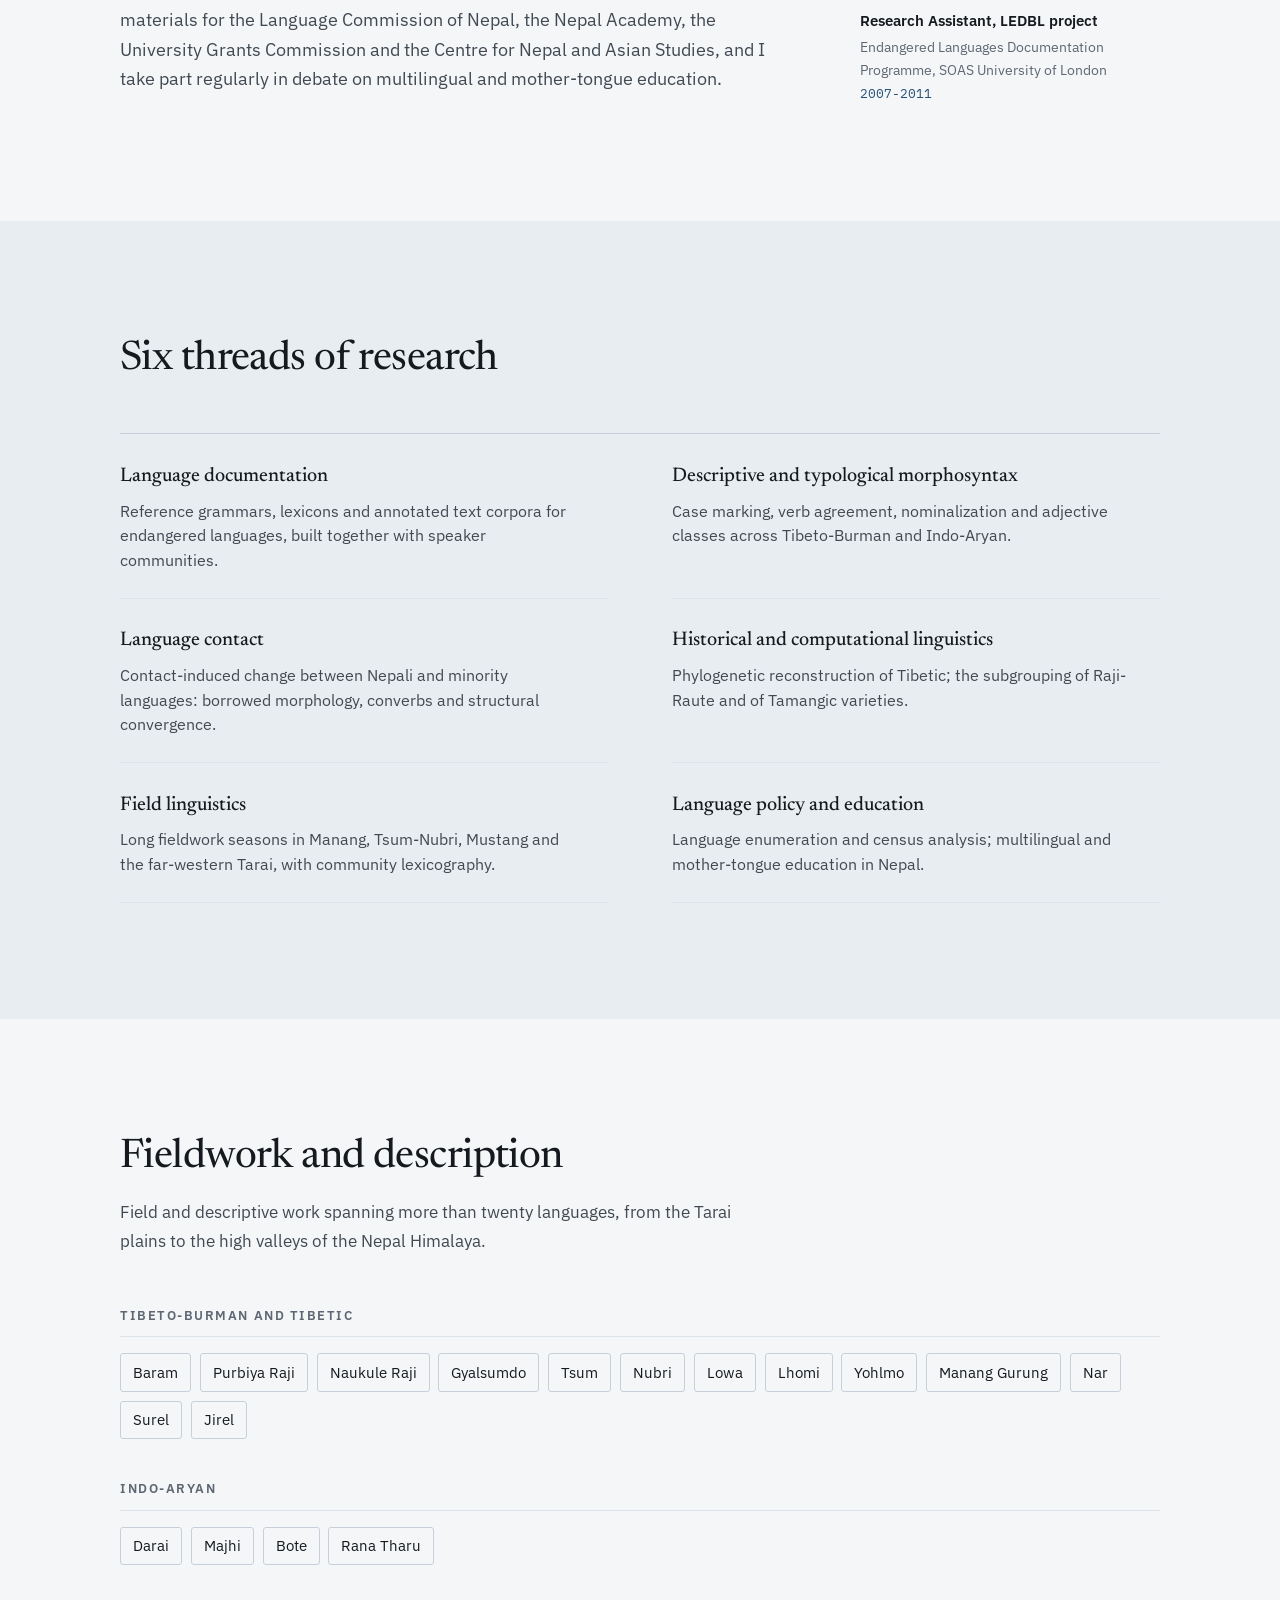
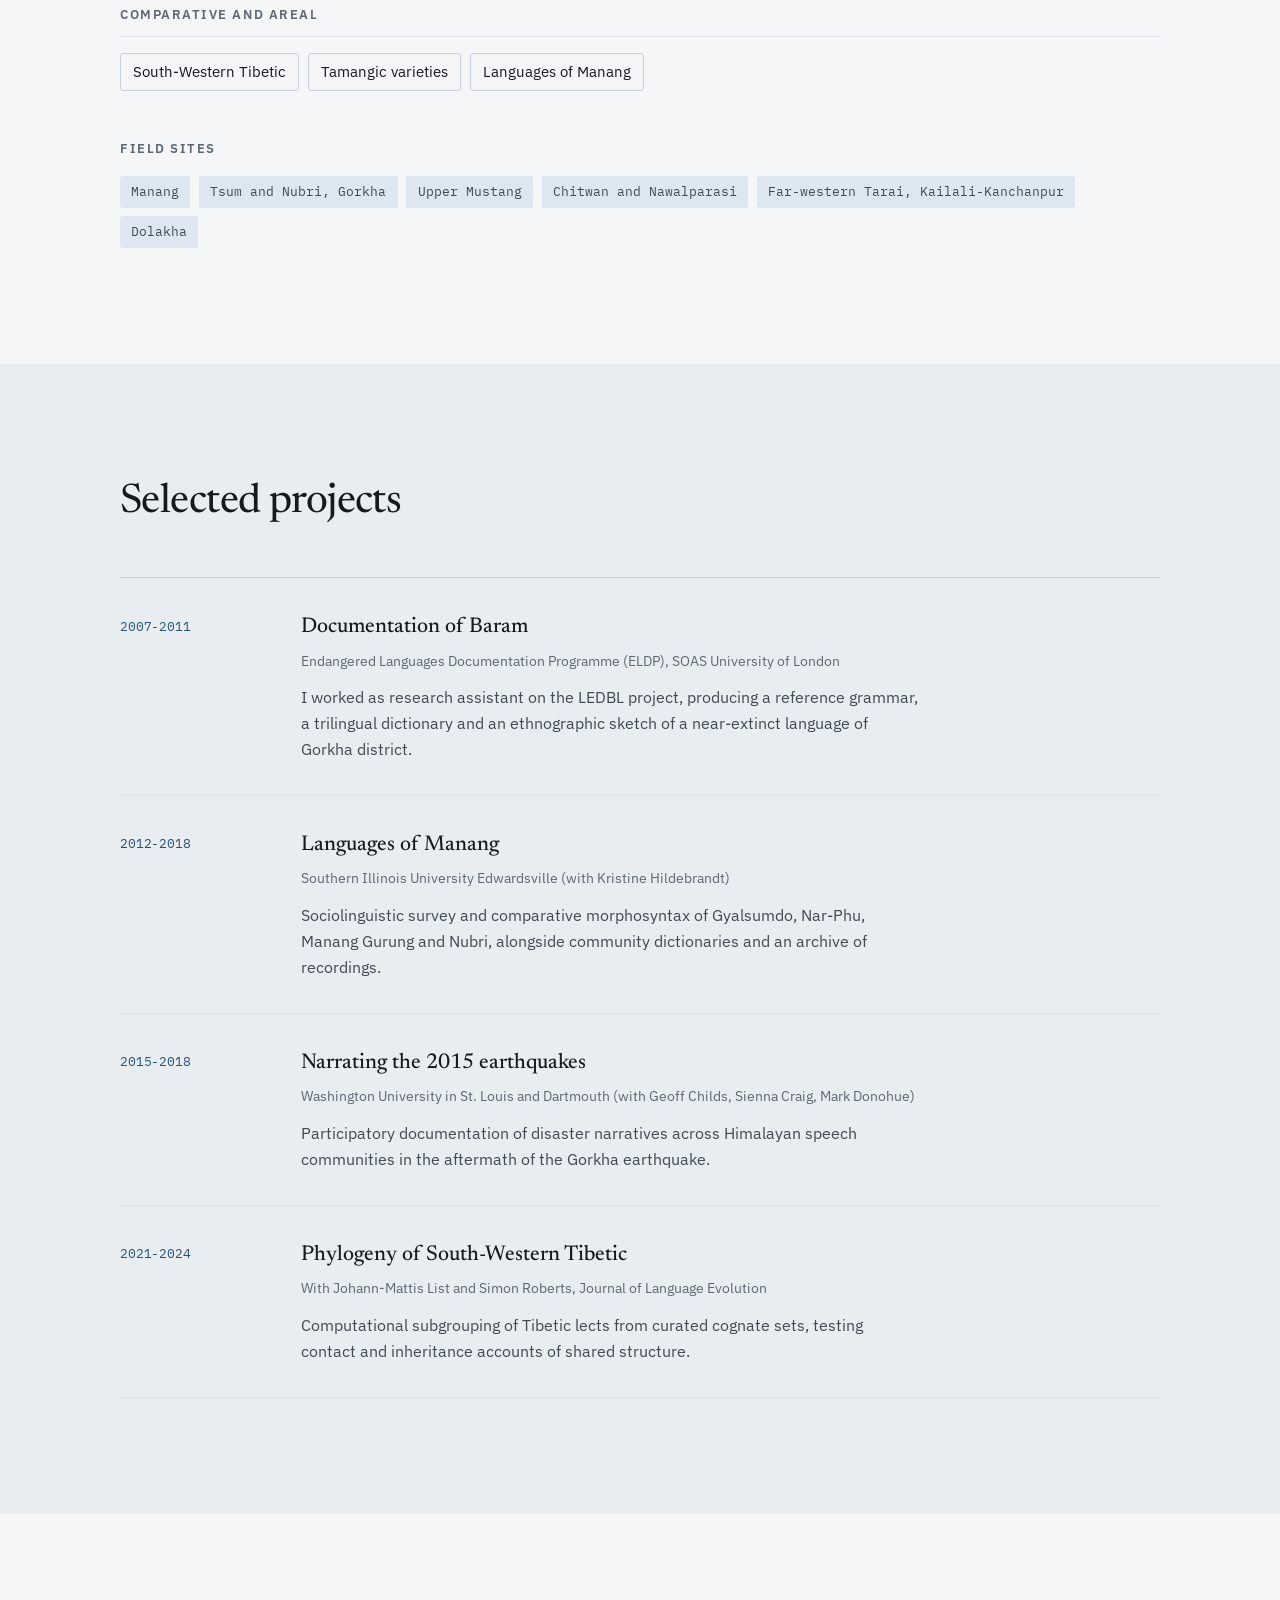
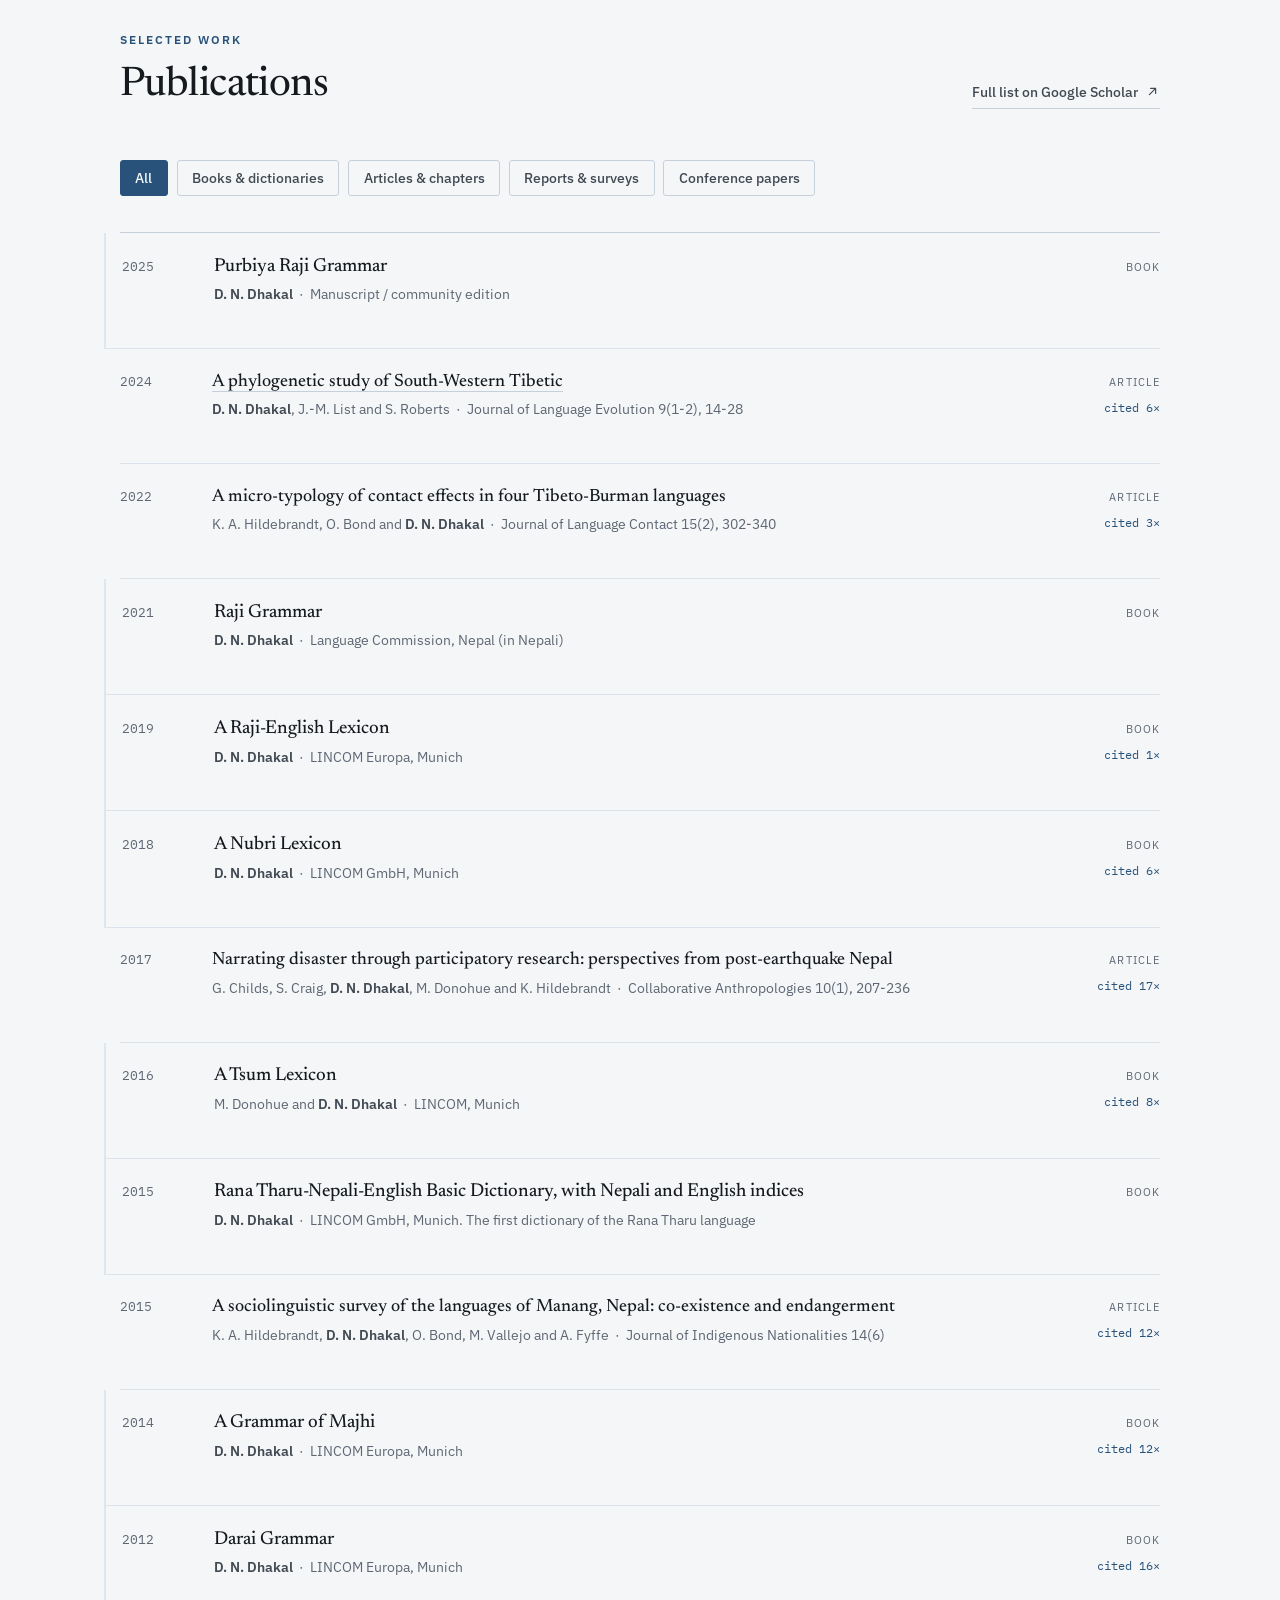
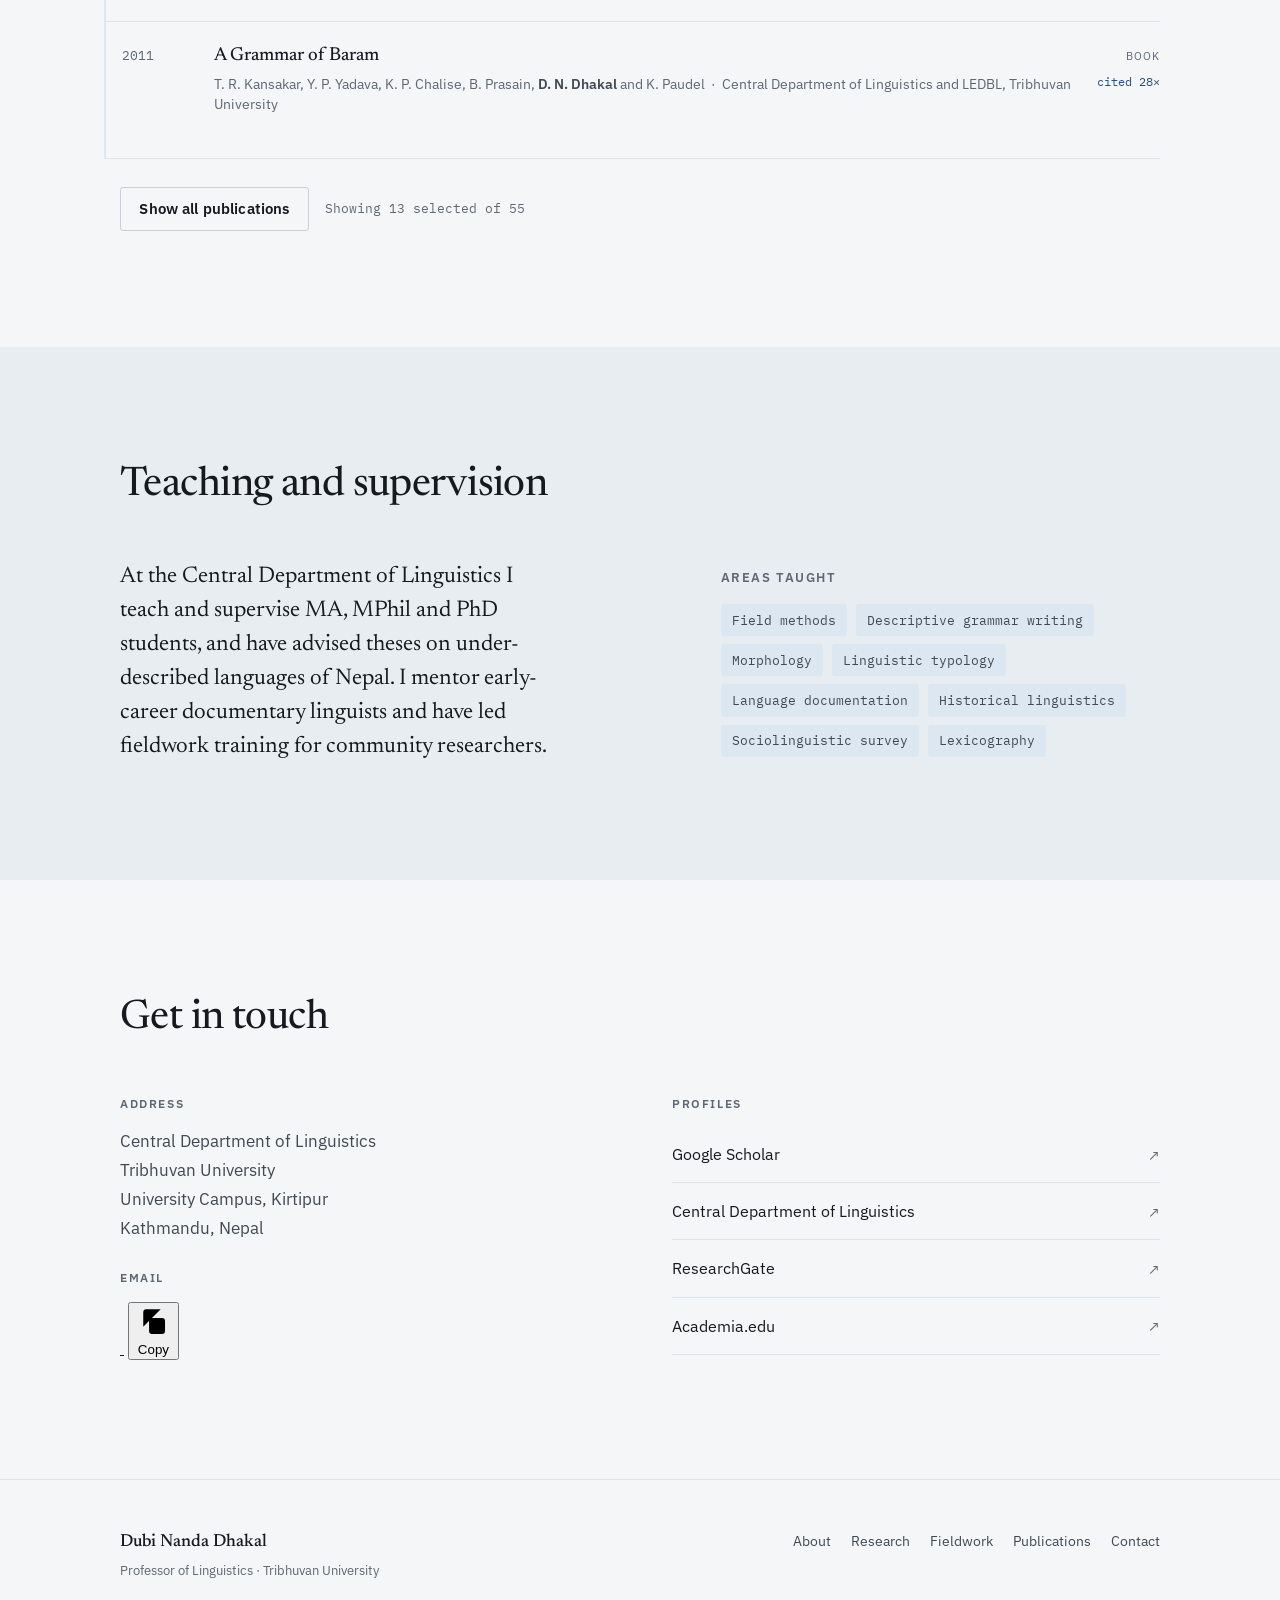
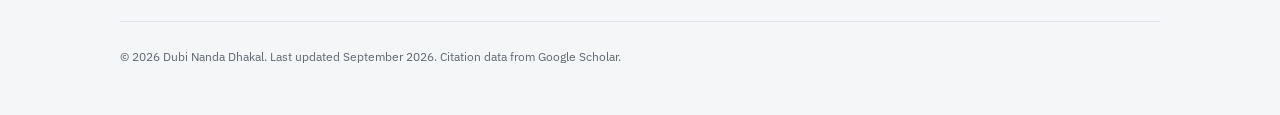
==== commit b7ba39f4: "Rewrite site copy in the first person About, hero tagline, teaching text, the LEDBL project blurb, m" ====
--- a/index.html
+++ b/index.html
@@ -4,7 +4,7 @@
 <meta charset="utf-8">
 <meta name="viewport" content="width=device-width, initial-scale=1">
 <title>Dubi Nanda Dhakal - Linguist</title>
-<meta name="description" content="Prof. Dr. Dubi Nanda Dhakal is a linguist at Tribhuvan University who documents the endangered Indo-Aryan and Tibeto-Burman languages of Nepal. Grammars, dictionaries, text collections and research.">
+<meta name="description" content="Dubi Nanda Dhakal, linguist at Tribhuvan University. I document the endangered Indo-Aryan and Tibeto-Burman languages of Nepal: reference grammars, dictionaries, text collections and research.">
 <meta name="author" content="Dubi Nanda Dhakal">
 <meta name="color-scheme" content="light dark">
 
@@ -13,7 +13,9 @@
 <meta property="og:description" content="Documentary and descriptive linguist at Tribhuvan University. Grammars, dictionaries and text collections for the endangered languages of Nepal and the Himalaya.">
 <meta property="og:locale" content="en_US">
 
-<link rel="icon" href="data:image/svg+xml,%3Csvg xmlns='http://www.w3.org/2000/svg' viewBox='0 0 32 32'%3E%3Crect width='32' height='32' rx='4' fill='%2328527a'/%3E%3Ctext x='16' y='22' font-family='Georgia,serif' font-size='18' fill='%23f0f5f9' text-anchor='middle'%3ED%3C/text%3E%3C/svg%3E">
+<link rel="icon" type="image/png" sizes="32x32" href="assets/img/favicon-32.png">
+<link rel="icon" type="image/png" sizes="180x180" href="assets/img/favicon-180.png">
+<link rel="apple-touch-icon" href="assets/img/favicon-180.png">
 <meta name="theme-color" content="#28527a">
 
 <link rel="preconnect" href="https://fonts.googleapis.com">
@@ -199,7 +201,16 @@
       <div class="contact__col">
         <h3 class="meta-block__title">Address</h3>
         <address class="contact__address" id="contactAddress"></address>
-        <a class="btn btn--solid" id="contactEmail" href="#">Email Professor Dhakal</a>
+
+        <h3 class="meta-block__title contact__email-title">Email</h3>
+        <div class="contact__email">
+          <a class="contact__email-link" id="contactEmail" href="#">&nbsp;</a>
+          <button class="contact__copy" id="contactCopy" type="button">
+            <svg class="contact__copy-icon" viewBox="0 0 24 24" aria-hidden="true"><rect x="9" y="9" width="11" height="11" rx="2"/><path d="M5 15V5a2 2 0 0 1 2-2h10"/></svg>
+            <span class="contact__copy-label">Copy</span>
+          </button>
+        </div>
+        <p class="contact__email-hint" id="contactEmailHint" hidden>Copied to clipboard</p>
       </div>
       <div class="contact__col">
         <h3 class="meta-block__title">Profiles</h3>
@@ -228,9 +239,9 @@
 
 <noscript>
   <div class="wrap" style="padding:2rem 0">
-    <p>Dubi Nanda Dhakal is a professor of linguistics at the Central Department of Linguistics,
-    Tribhuvan University, who documents the endangered Indo-Aryan and Tibeto-Burman languages of Nepal.
-    See the full publication list on
+    <p>I am Dubi Nanda Dhakal, a professor of linguistics at the Central Department of Linguistics,
+    Tribhuvan University. I document the endangered Indo-Aryan and Tibeto-Burman languages of Nepal.
+    See my full publication list on
     <a href="https://scholar.google.com/citations?user=uSFaQ0oAAAAJ&hl=en">Google Scholar</a>.</p>
   </div>
 </noscript>
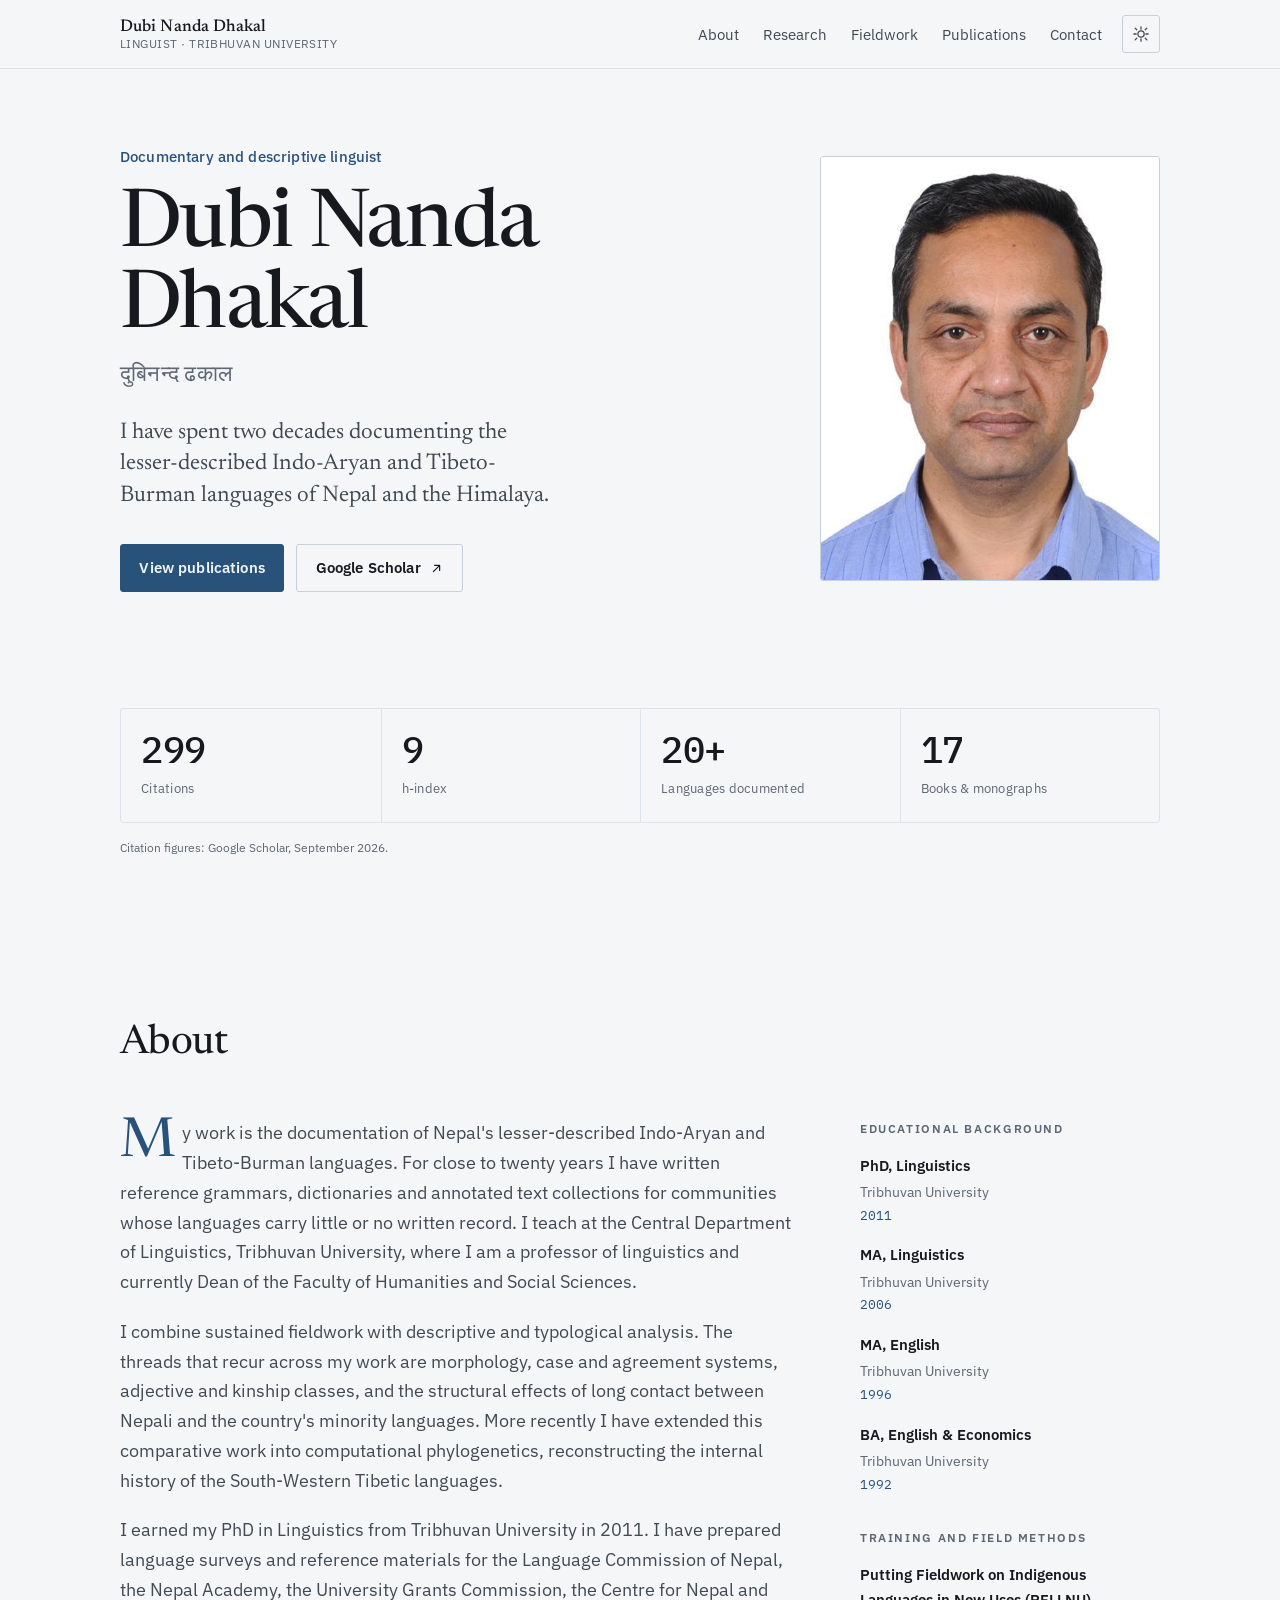
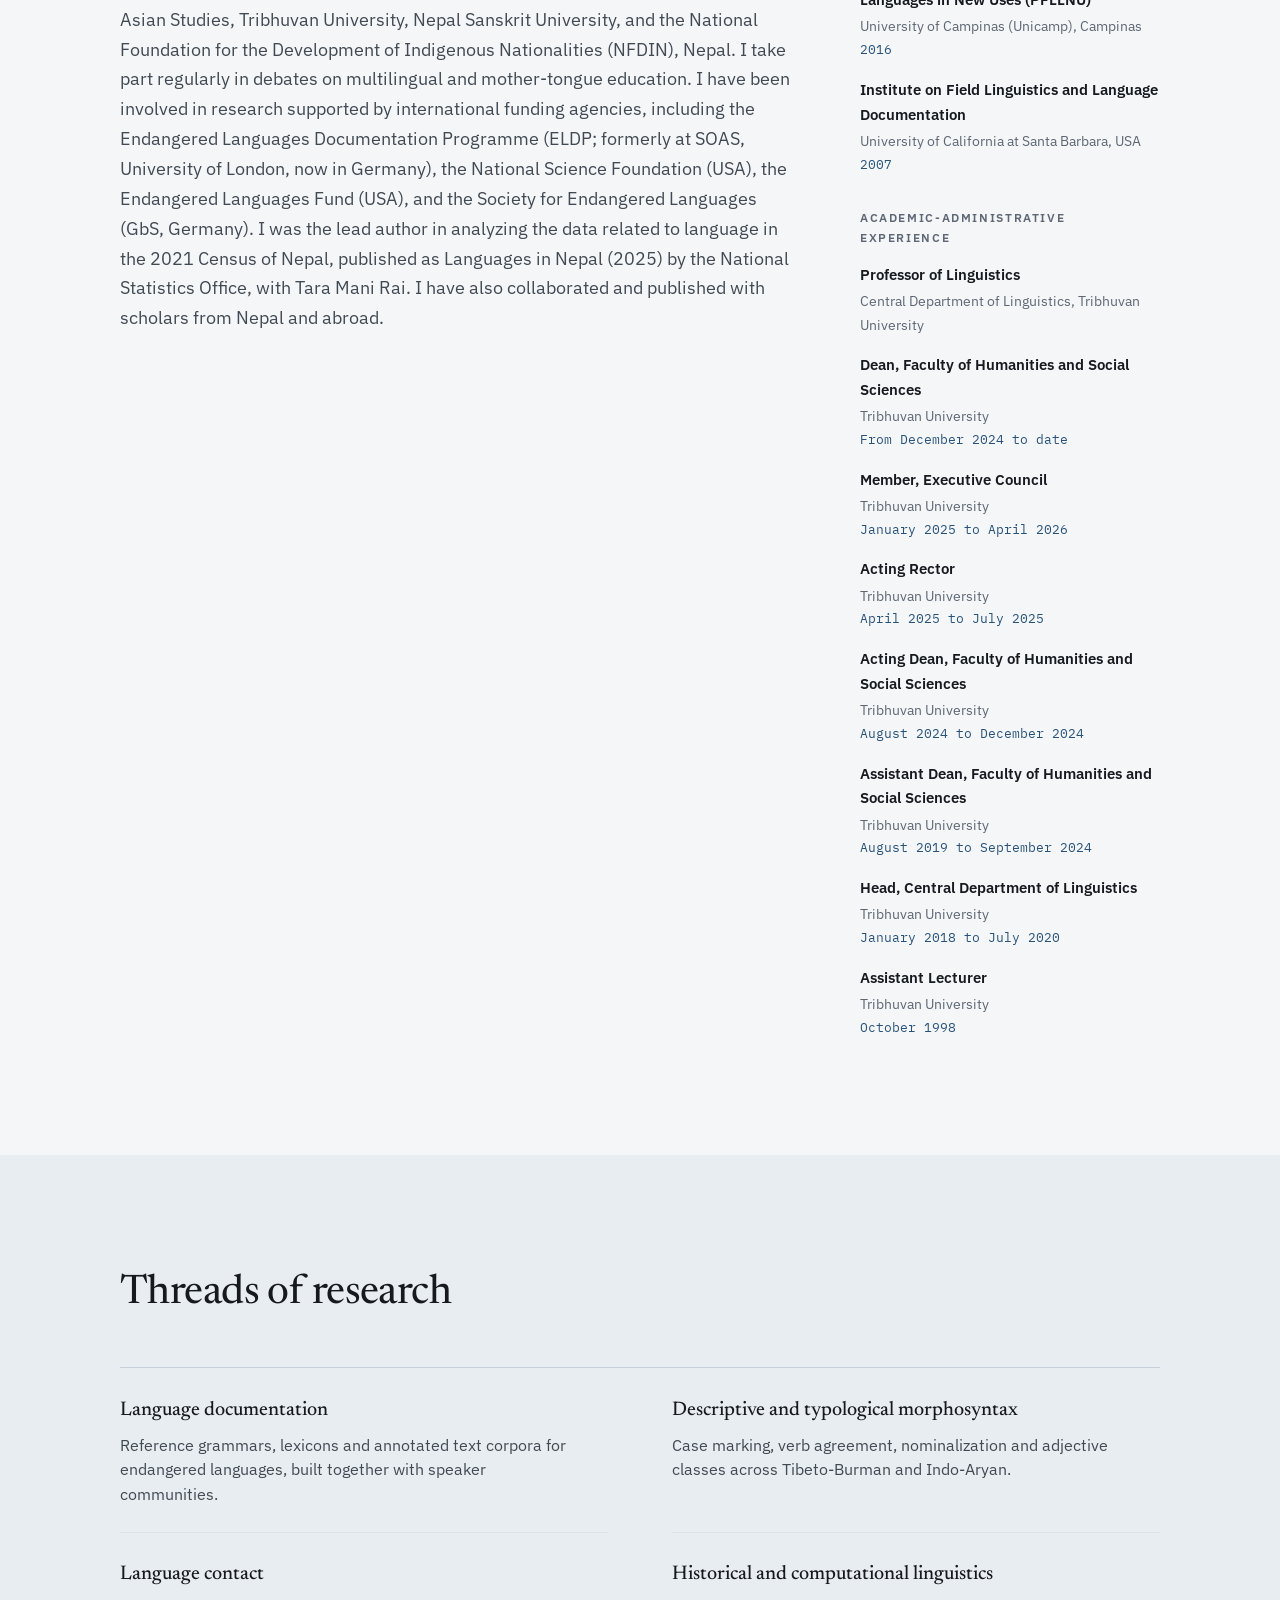
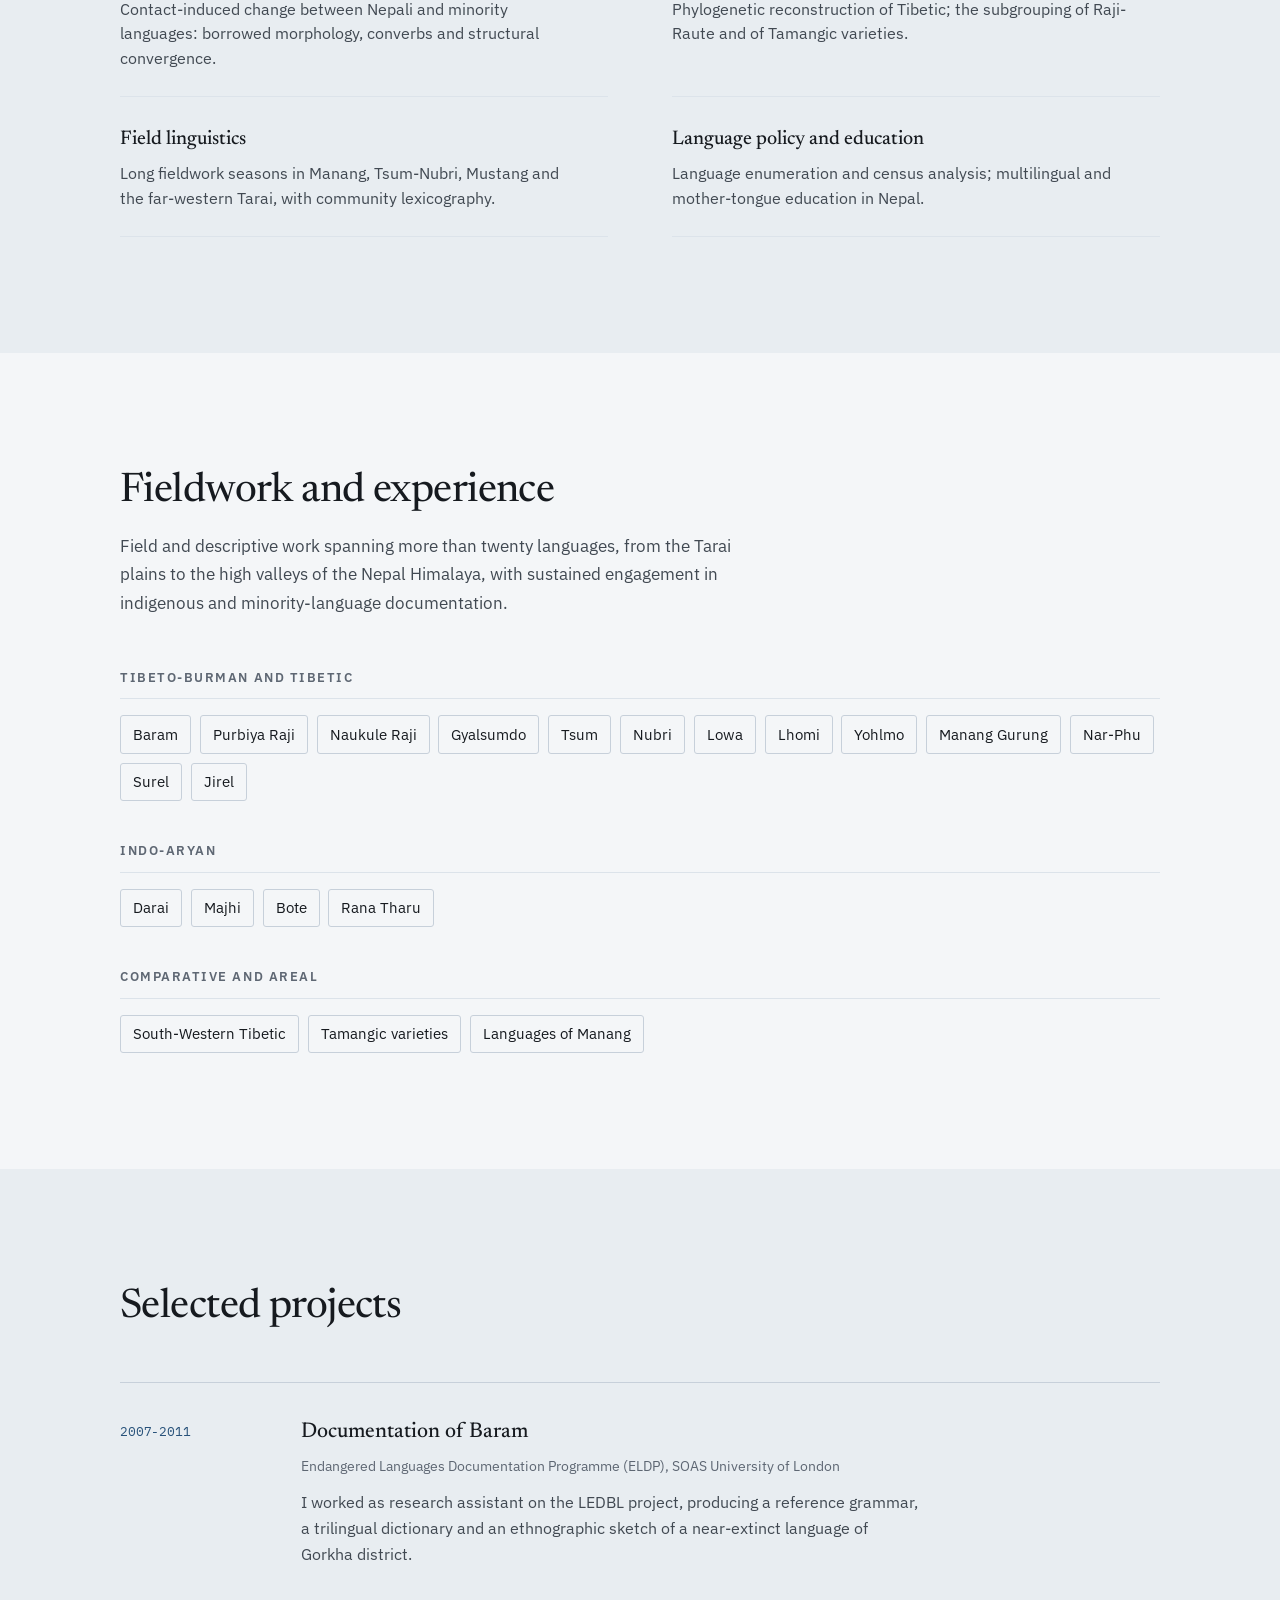
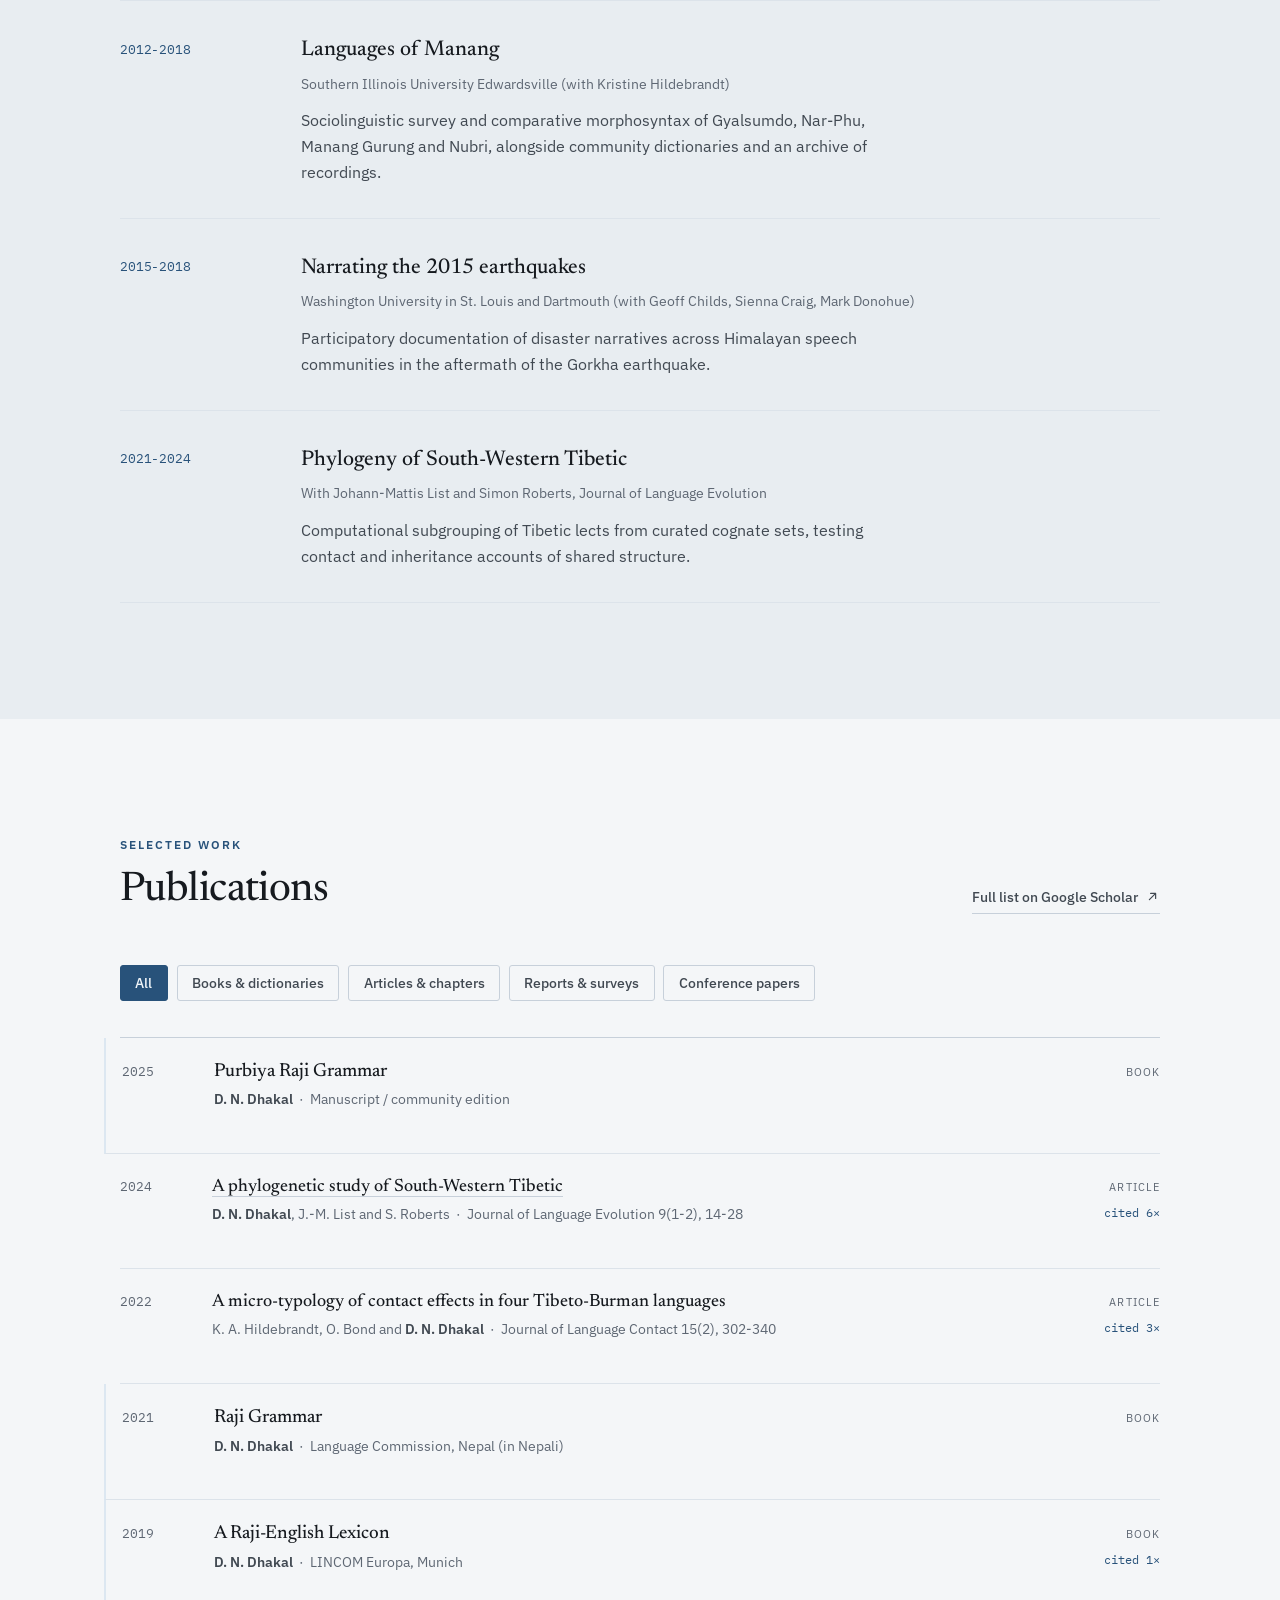
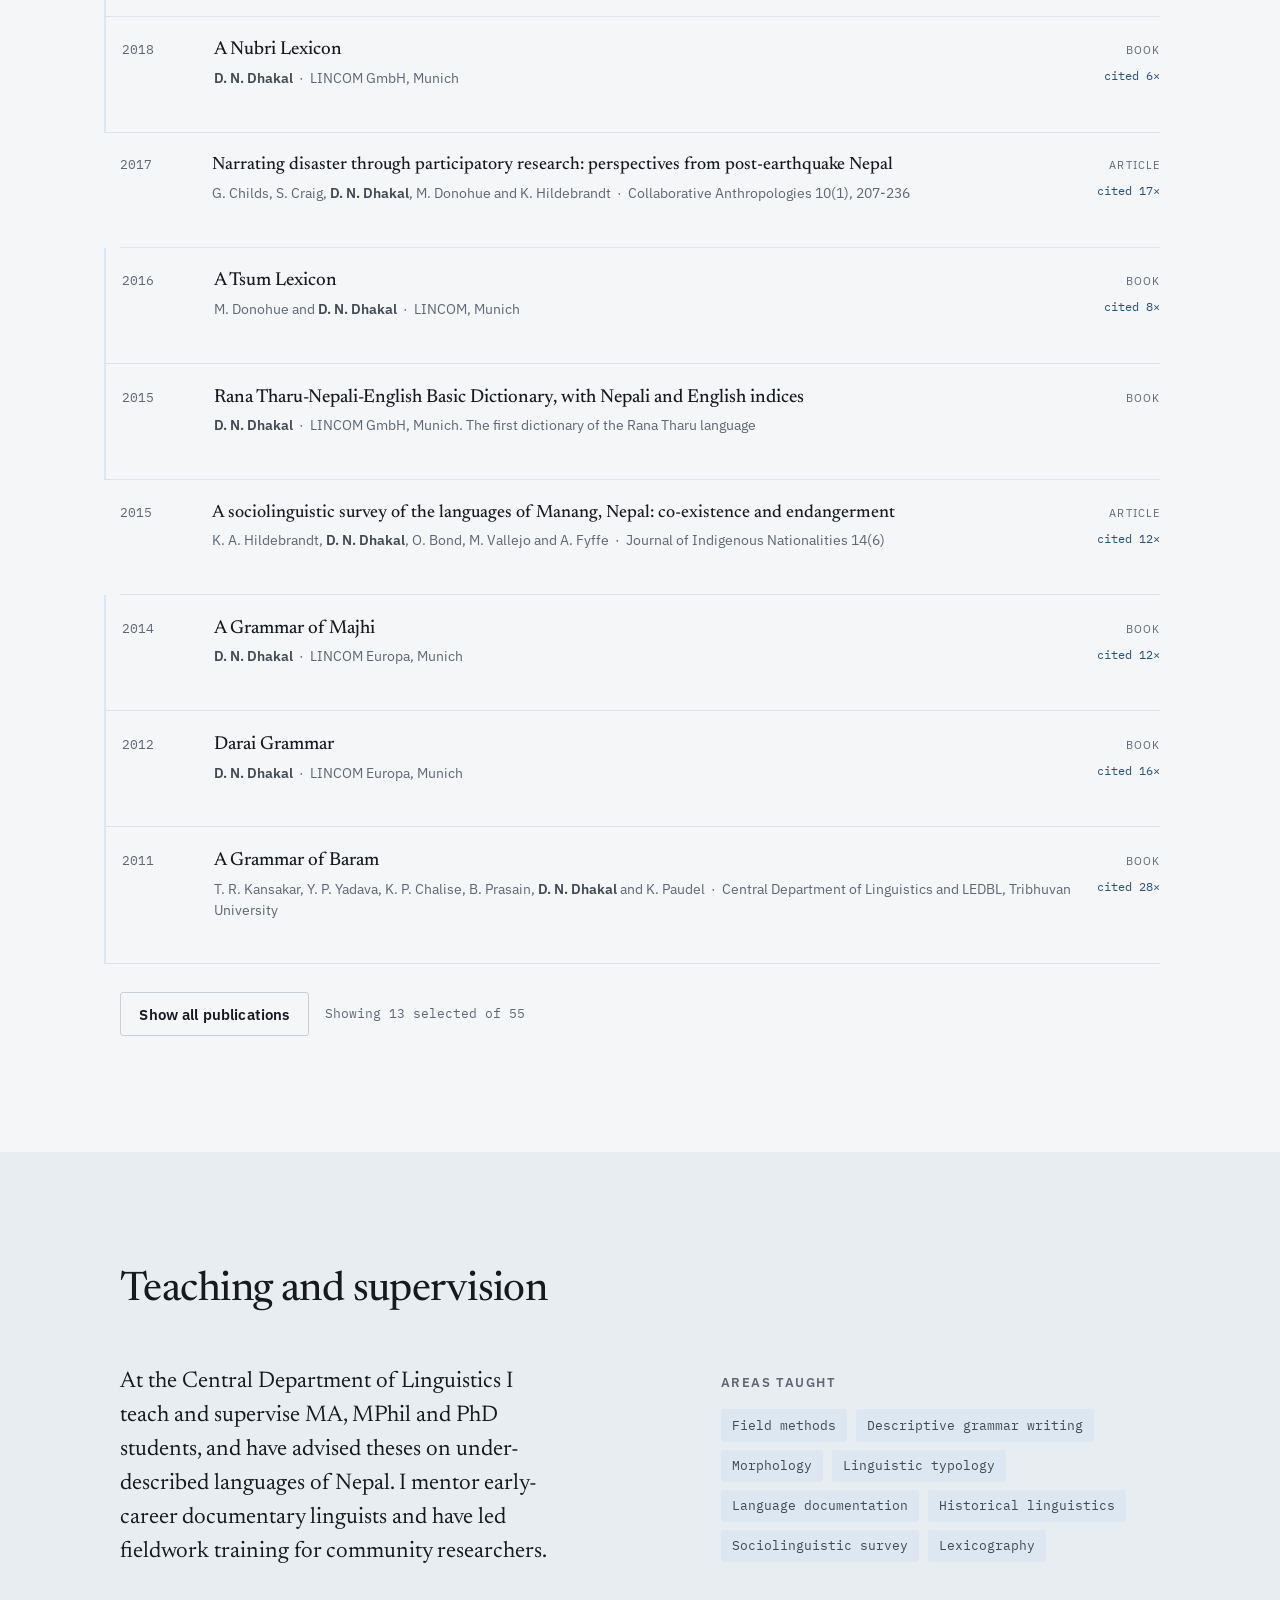
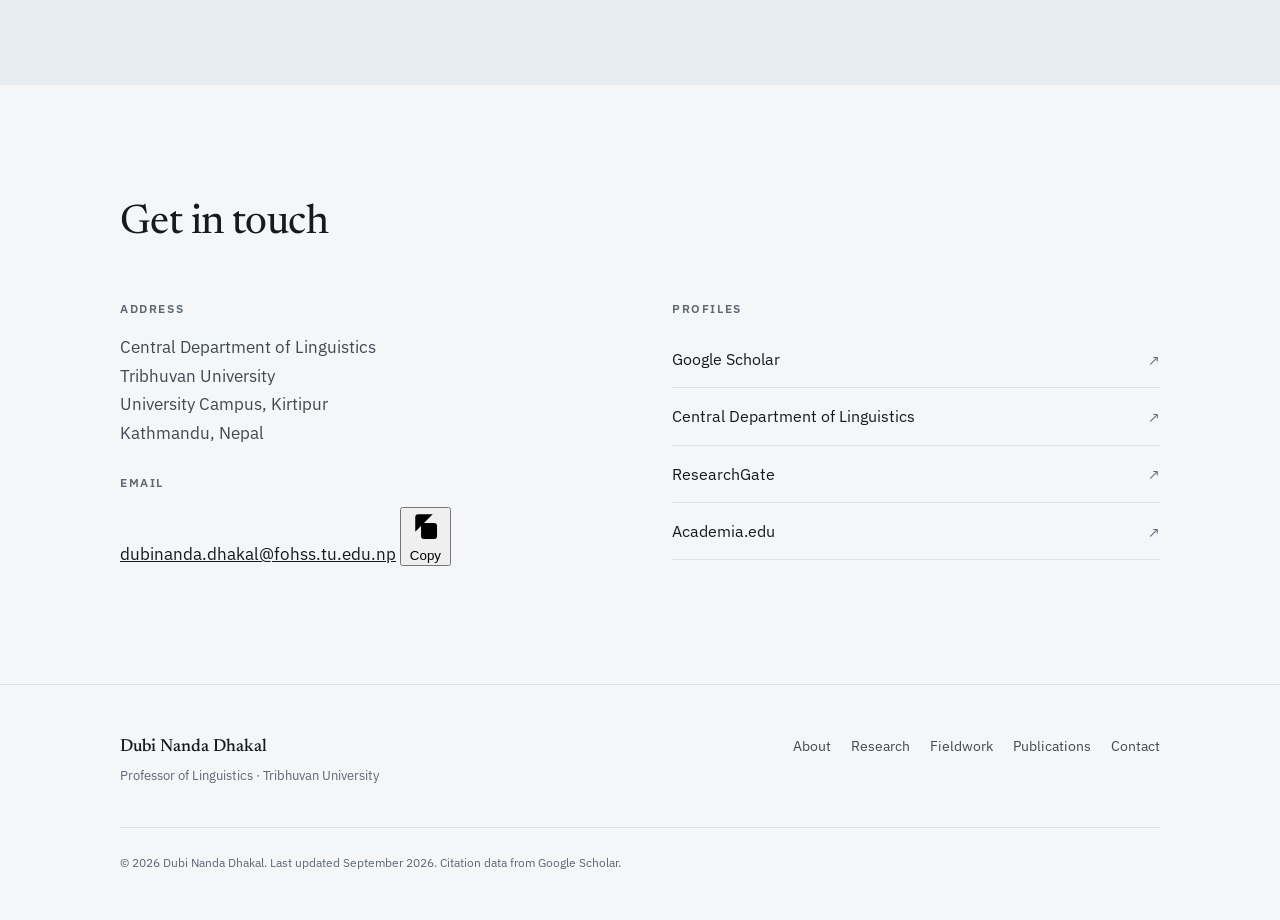
==== commit d3a09d13: "Update academic profile and fieldwork sections Co-authored-by: Copilot <223556219+Copilot@users.nore" ====
--- a/index.html
+++ b/index.html
@@ -100,11 +100,15 @@
       <div class="about__prose" id="aboutProse"></div>
       <aside class="about__meta">
         <div class="meta-block">
-          <h3 class="meta-block__title">Education</h3>
+          <h3 class="meta-block__title">Educational background</h3>
           <ul class="meta-list" id="educationList"></ul>
         </div>
         <div class="meta-block">
-          <h3 class="meta-block__title">Appointments</h3>
+          <h3 class="meta-block__title">Training and field methods</h3>
+          <ul class="meta-list" id="trainingList"></ul>
+        </div>
+        <div class="meta-block">
+          <h3 class="meta-block__title">Academic-administrative experience</h3>
           <ul class="meta-list" id="appointmentsList"></ul>
         </div>
       </aside>
@@ -115,7 +119,7 @@
   <section class="section section--tint wrap-full" id="research" aria-labelledby="researchHeading">
     <div class="wrap">
       <div class="section__head">
-        <h2 class="section__title" id="researchHeading">Six threads of research</h2>
+        <h2 class="section__title" id="researchHeading">Threads of research</h2>
       </div>
       <dl class="research" id="researchList"></dl>
     </div>
@@ -124,16 +128,11 @@
   <!-- ============ FIELDWORK ============ -->
   <section class="section wrap" id="fieldwork" aria-labelledby="fieldworkHeading">
     <div class="section__head">
-      <h2 class="section__title" id="fieldworkHeading">Fieldwork and description</h2>
+      <h2 class="section__title" id="fieldworkHeading">Fieldwork and experience</h2>
       <p class="section__intro" id="fieldworkIntro"></p>
     </div>
 
     <div class="langs" id="langGroups"></div>
-
-    <div class="regions">
-      <h3 class="regions__title">Field sites</h3>
-      <ul class="regions__list" id="regionList"></ul>
-    </div>
   </section>
 
   <!-- ============ PROJECTS ============ -->
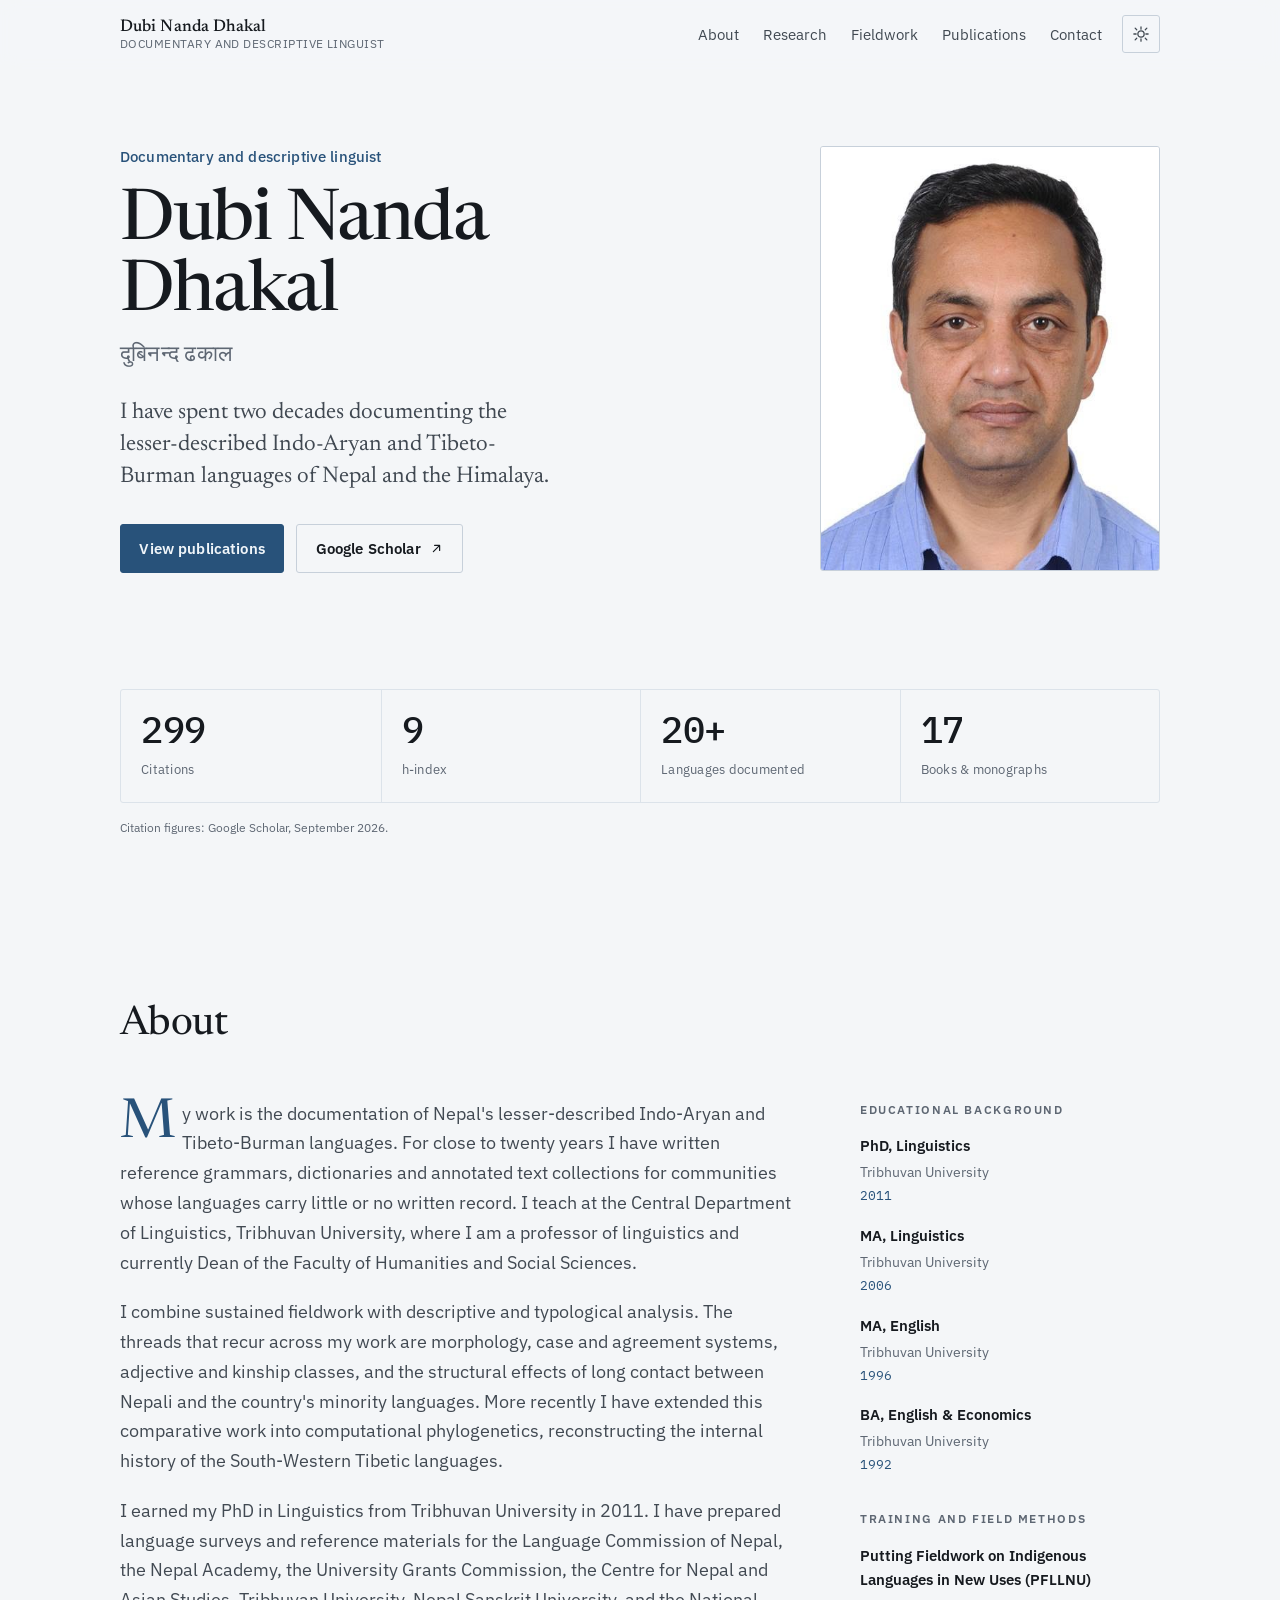
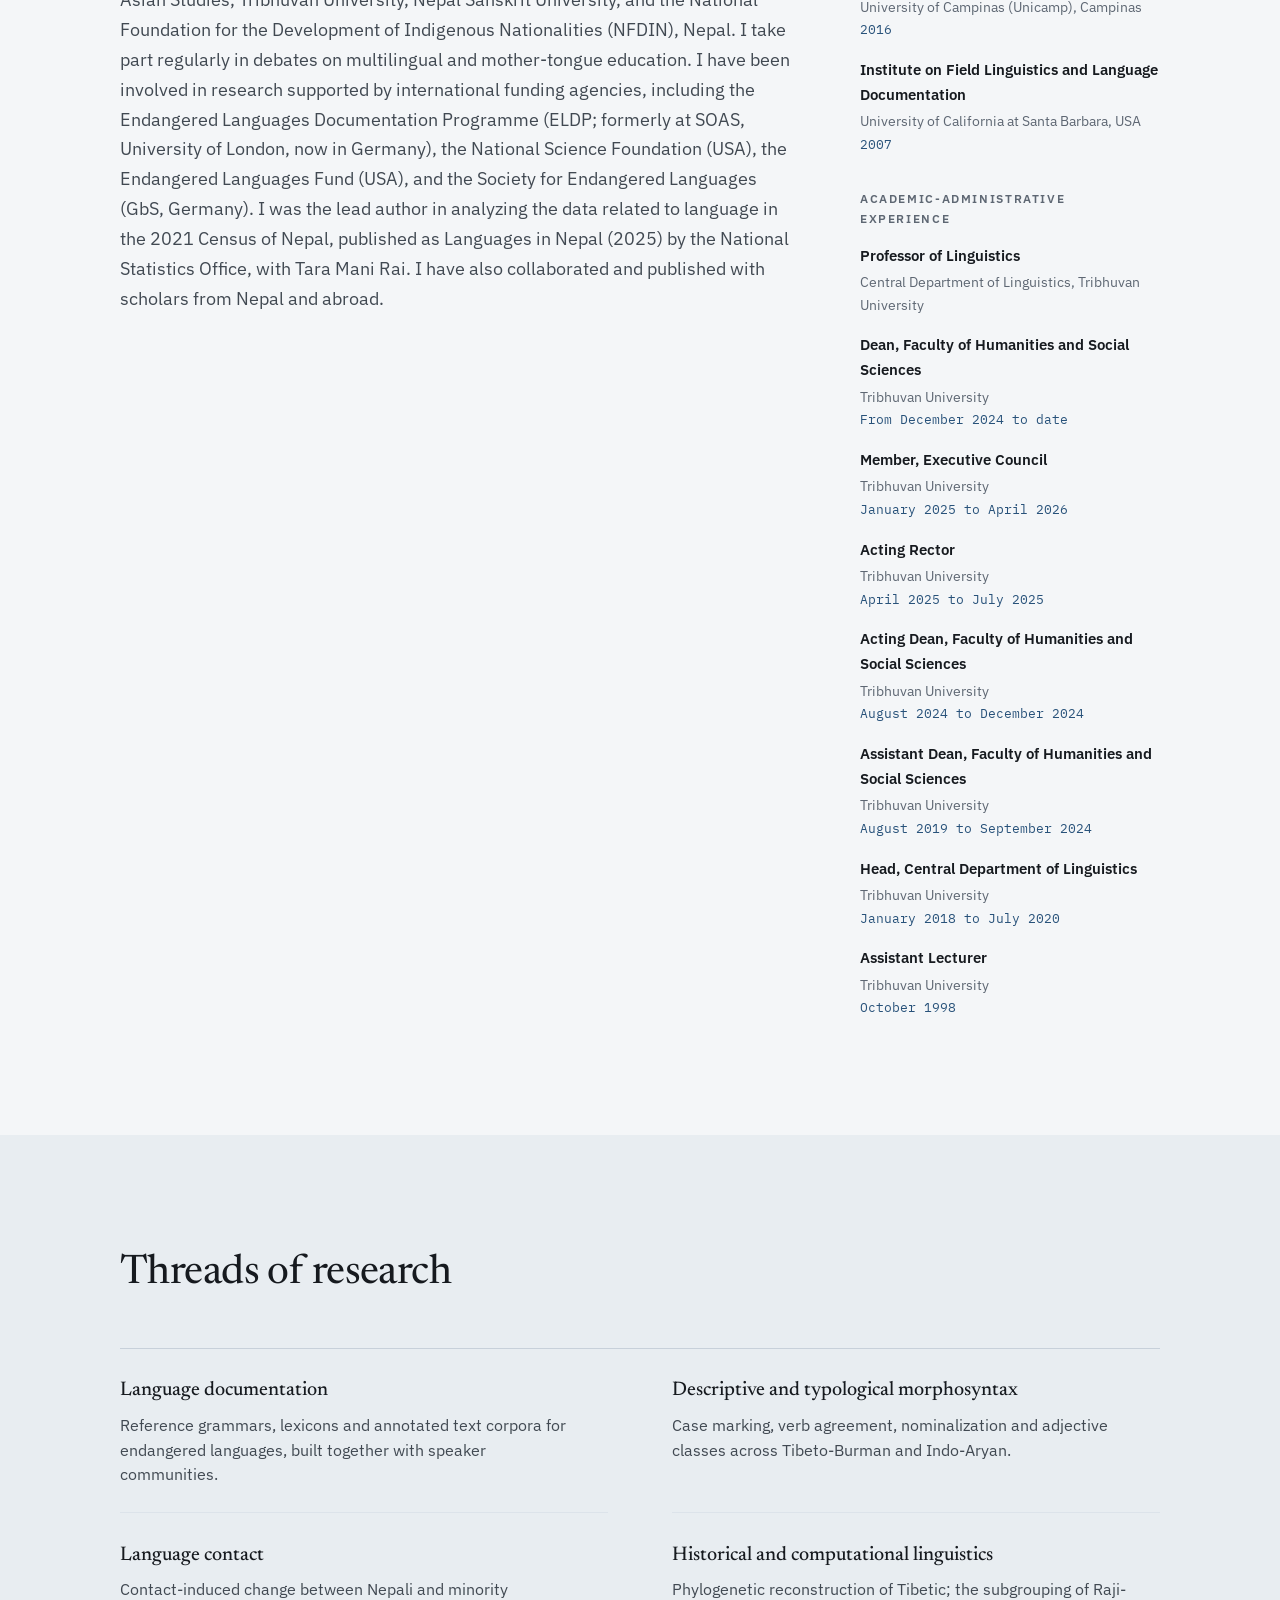
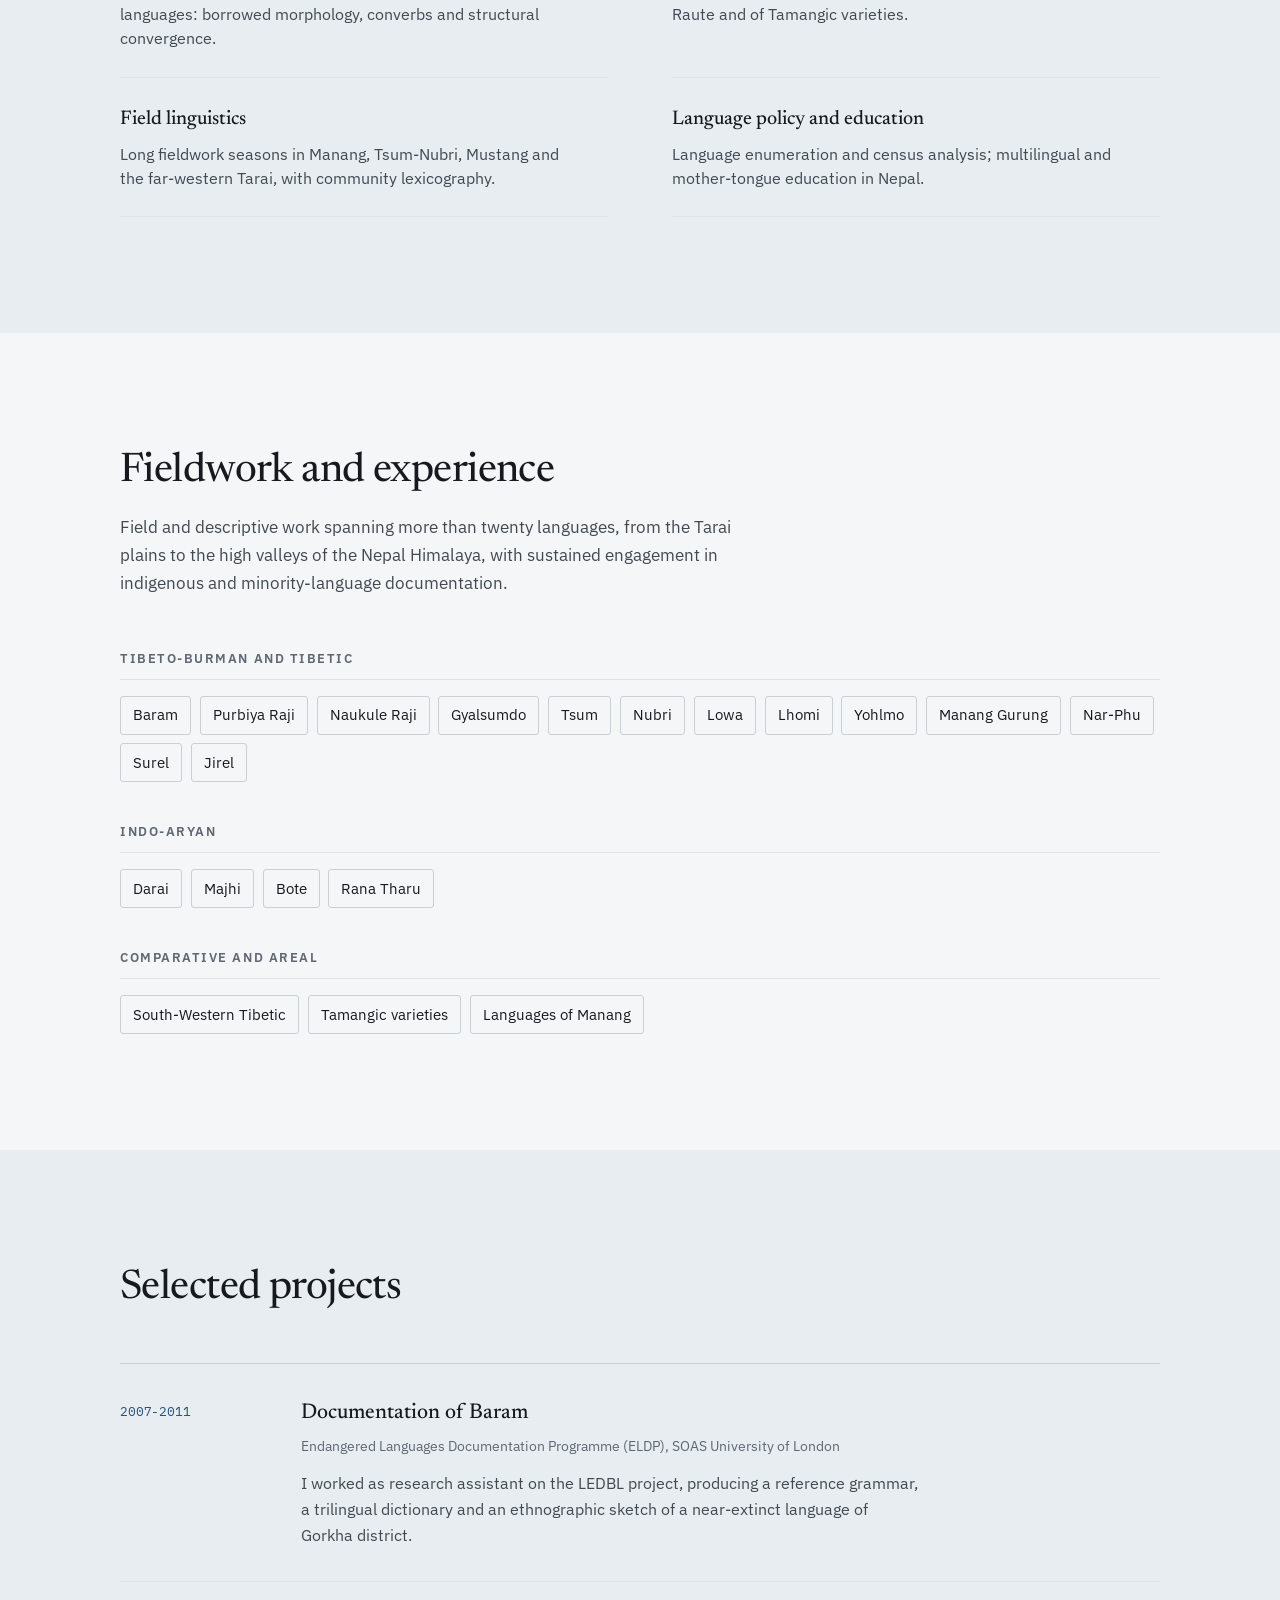
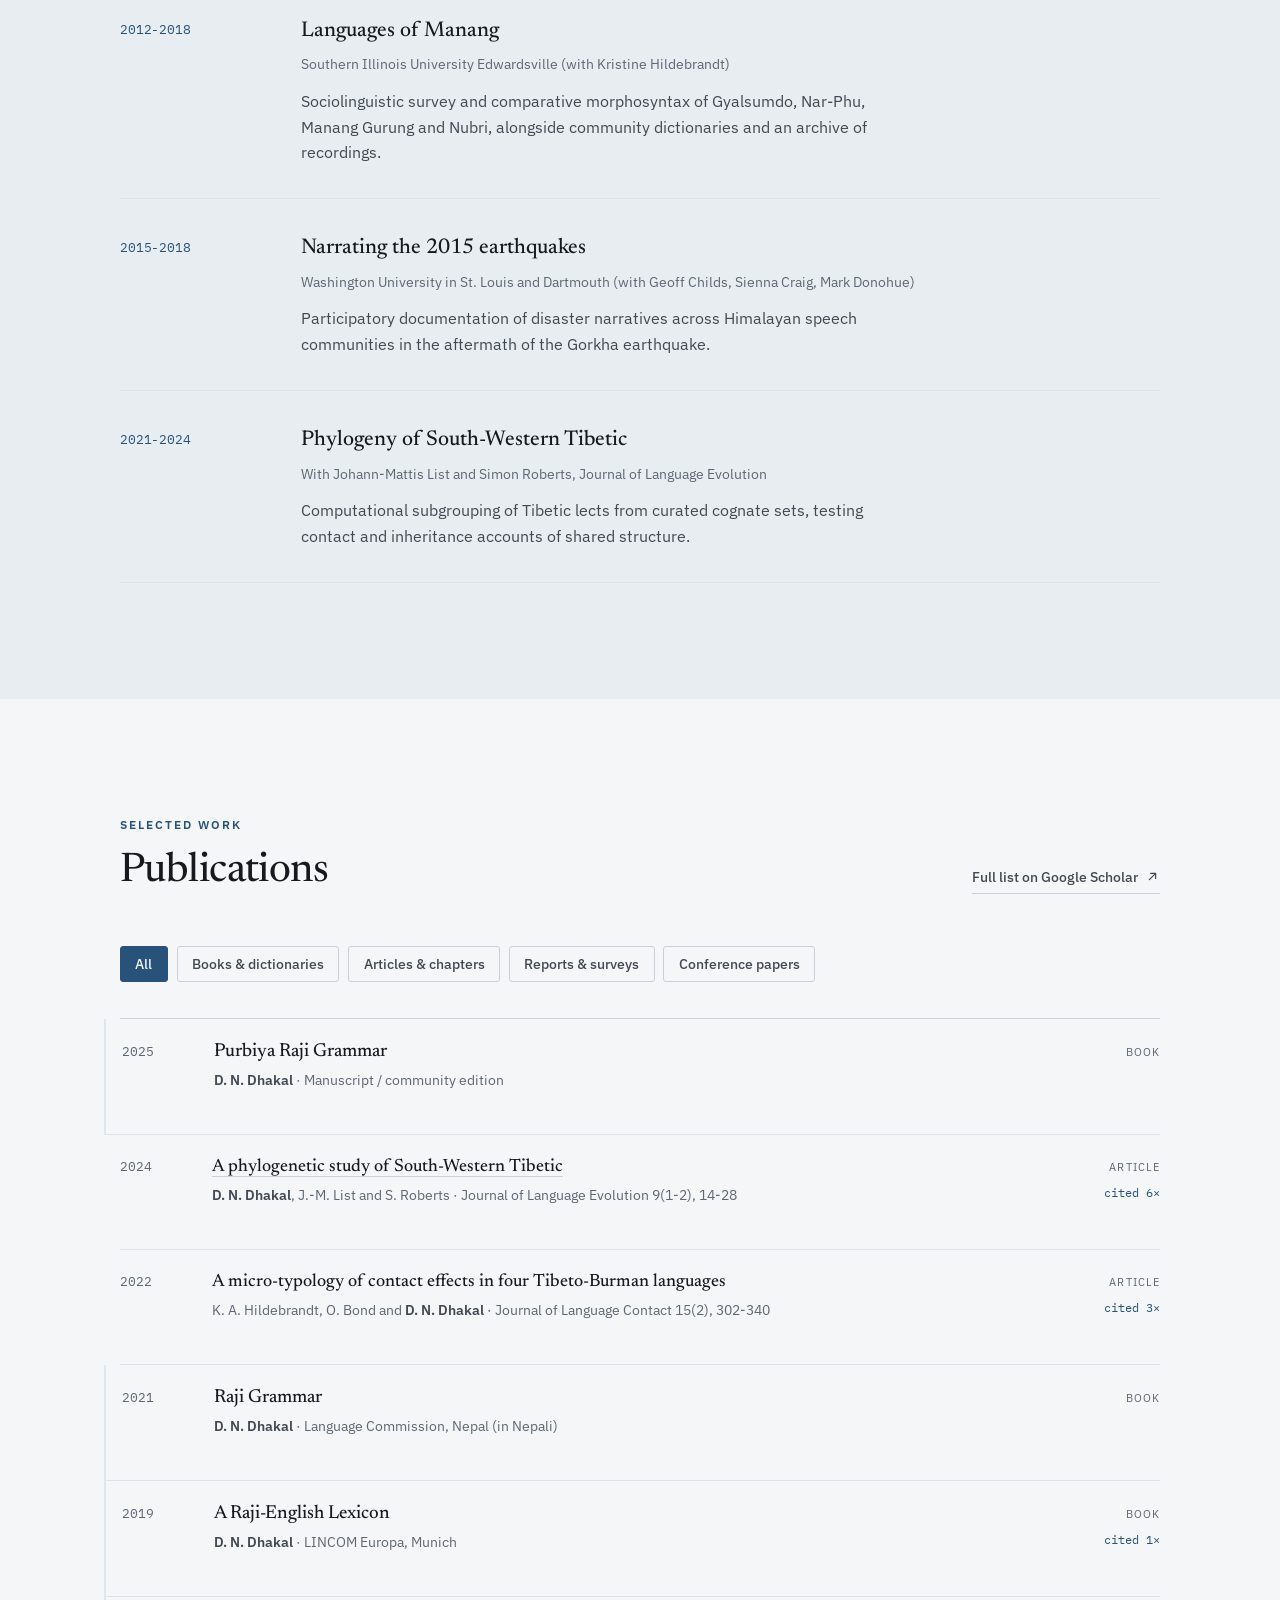
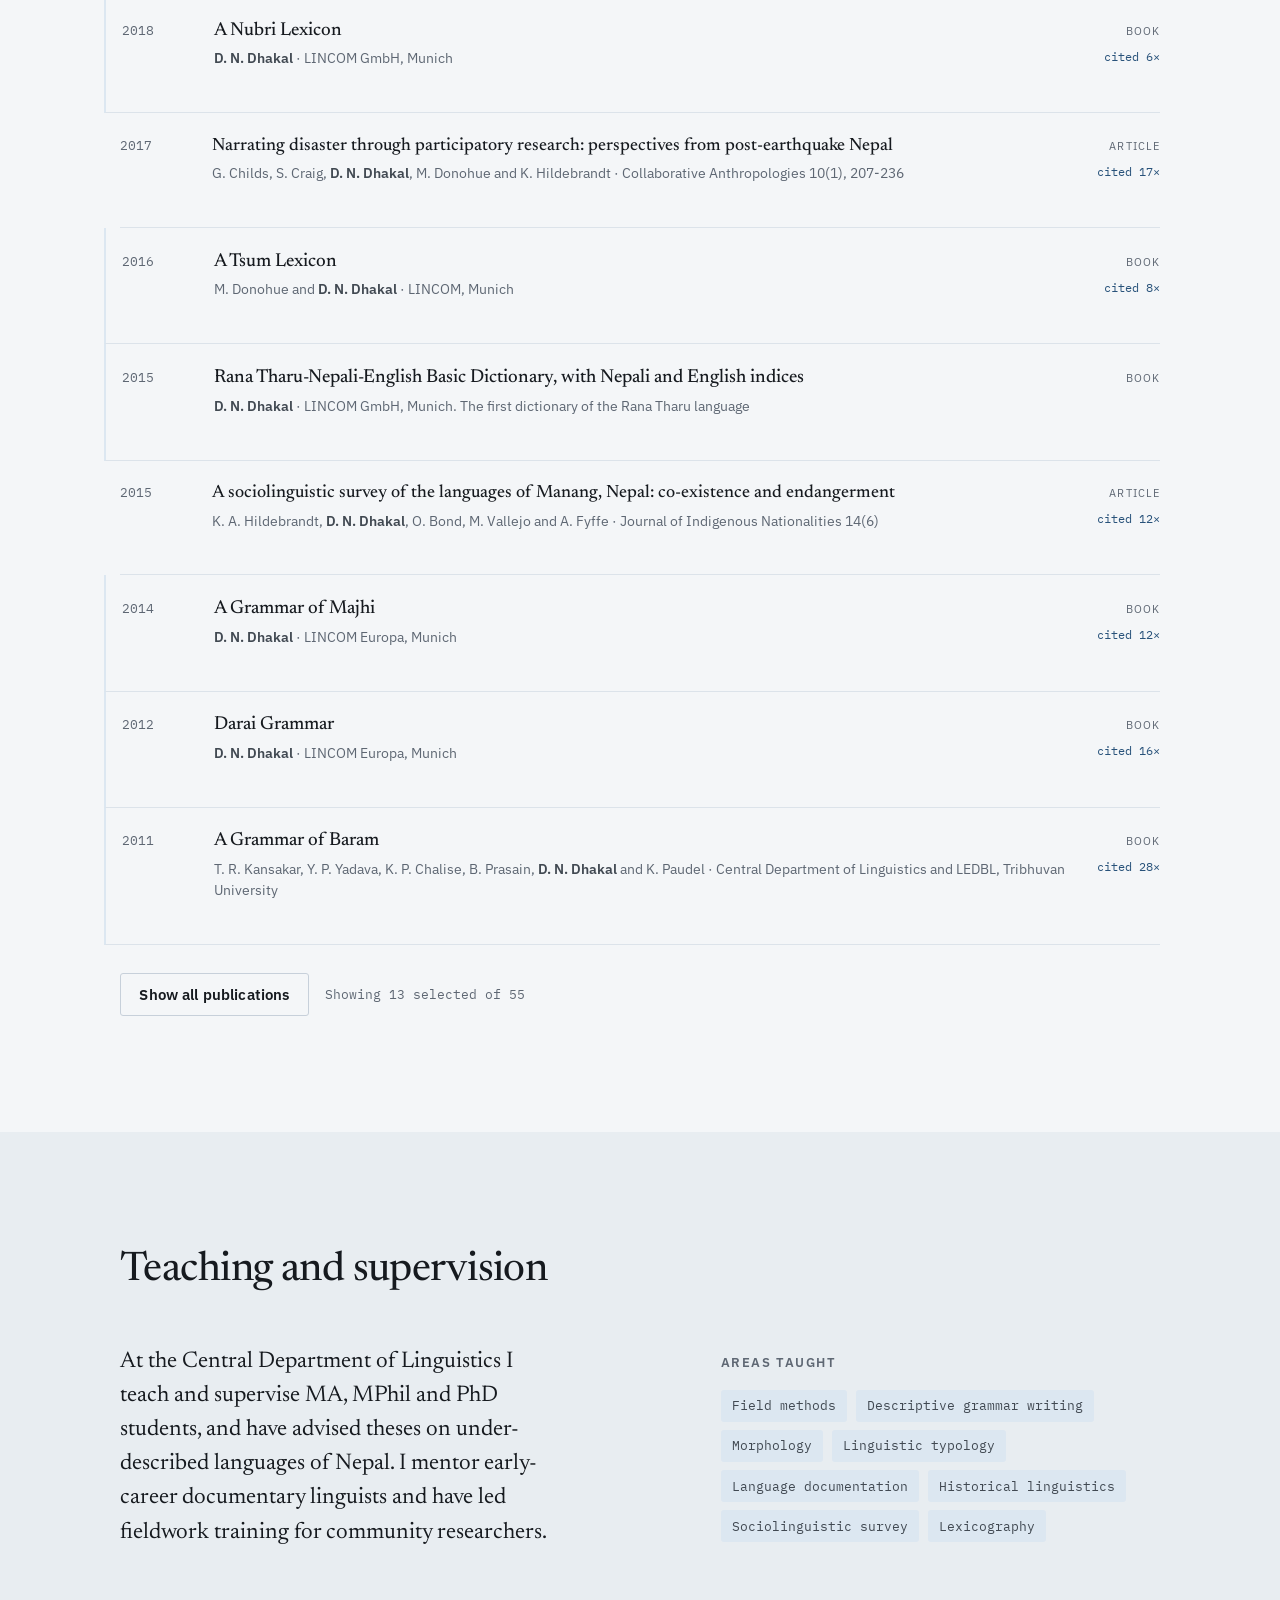
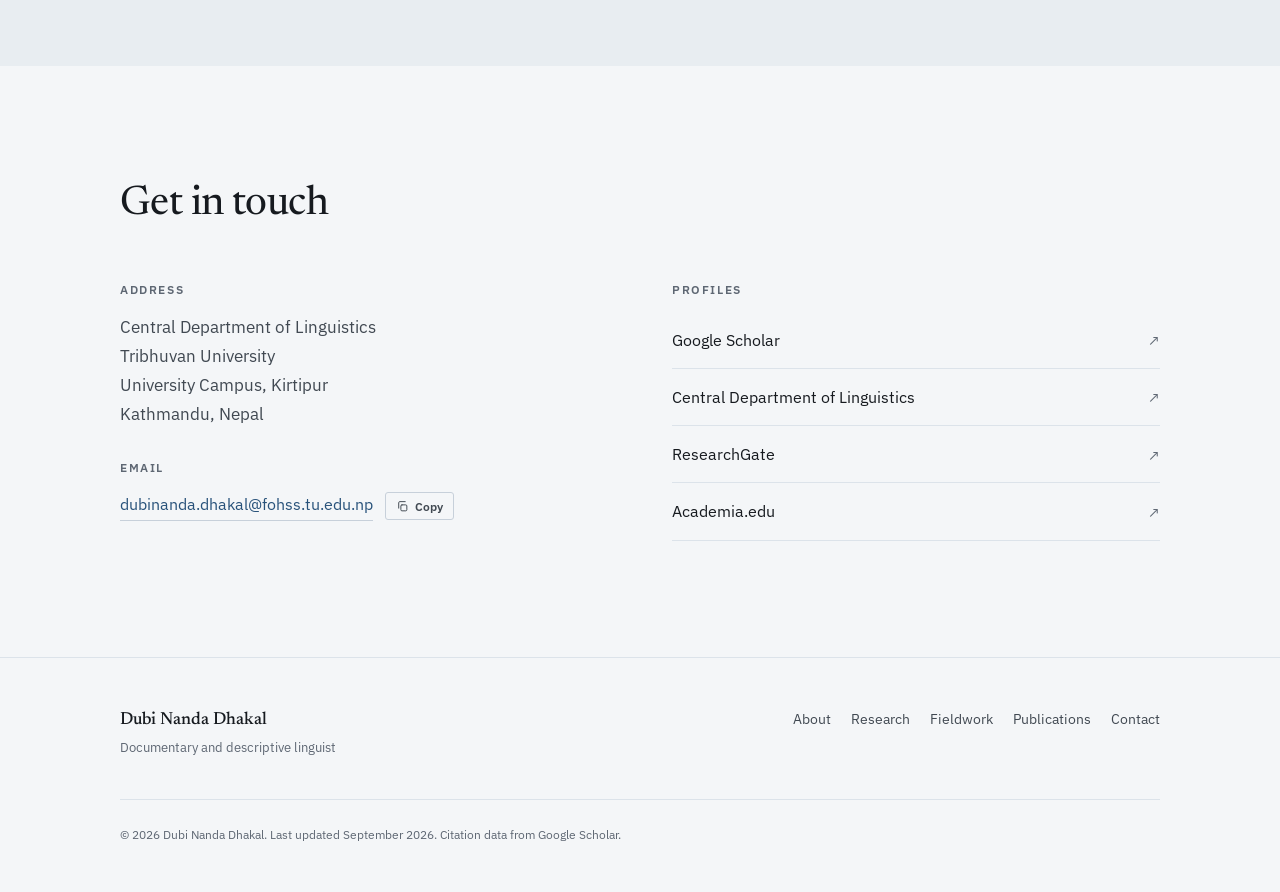
==== commit 523ea5ef: "first" ====
--- a/index.html
+++ b/index.html
@@ -67,7 +67,7 @@
       <p class="hero__deva" id="siteDeva" lang="ne" aria-hidden="true"></p>
       <p class="hero__lede" id="siteTagline"></p>
       <div class="hero__actions">
-        <a class="btn btn--solid" href="#publications">View publications</a>
+        <a class="btn btn--solid" id="heroPublications" href="#publications">View publications</a>
         <a class="btn btn--ghost" id="heroScholar" href="#" target="_blank" rel="noopener">
           Google Scholar
           <svg class="btn__ext" viewBox="0 0 24 24" aria-hidden="true"><path d="M7 17 17 7M9 7h8v8"/></svg>
--- a/assets/css/styles.css
+++ b/assets/css/styles.css
@@ -29,7 +29,7 @@
   --ff-sans: "IBM Plex Sans", ui-sans-serif, system-ui, -apple-system, "Segoe UI", Roboto, Helvetica, Arial, sans-serif;
   --ff-mono: "IBM Plex Mono", ui-monospace, SFMono-Regular, Menlo, Consolas, monospace;
 
-  --step-hero: clamp(2.9rem, 2rem + 4.6vw, 5rem);
+  --step-hero: clamp(2.7rem, 1.9rem + 4.2vw, 4.4rem);
   --step-h2: clamp(1.8rem, 1.35rem + 1.9vw, 2.55rem);
   --step-h3: clamp(1.12rem, 1rem + 0.4vw, 1.32rem);
   --step-lede: clamp(1.14rem, 1rem + 0.7vw, 1.42rem);
@@ -582,7 +582,45 @@
   font-style: normal;
   line-height: 1.7;
   color: var(--ink-2);
-  margin-bottom: 1.5rem;
+  margin-bottom: 1.75rem;
+}
+.contact__email-title { margin-top: 0; }
+.contact__email {
+  display: flex; align-items: center; gap: .75rem; flex-wrap: wrap;
+}
+.contact__email-link {
+  font-size: 1.02rem;
+  color: var(--accent);
+  text-decoration: none;
+  border-bottom: 1px solid var(--line-2);
+  padding-bottom: 2px;
+  word-break: break-all;
+  transition: border-color .18s var(--ease);
+}
+.contact__email-link:hover { border-bottom-color: var(--accent); }
+.contact__copy {
+  -webkit-appearance: none; appearance: none;
+  display: inline-flex; align-items: center; gap: .4rem;
+  font-family: var(--ff-sans); font-size: .78rem; font-weight: 600;
+  color: var(--ink-2);
+  background: transparent;
+  border: 1px solid var(--line-2);
+  border-radius: var(--r);
+  padding: .3rem .6rem;
+  cursor: pointer;
+  transition: color .18s var(--ease), border-color .18s var(--ease), background-color .18s var(--ease);
+}
+.contact__copy:hover { color: var(--ink); border-color: var(--ink-3); }
+.contact__copy.is-copied {
+  color: var(--accent); border-color: var(--accent);
+  background: var(--accent-wash);
+}
+.contact__copy-icon {
+  width: 13px; height: 13px; fill: none; stroke: currentColor;
+  stroke-width: 1.8; stroke-linecap: round; stroke-linejoin: round;
+}
+.contact__email-hint {
+  margin: .7rem 0 0; font-size: .82rem; color: var(--ink-3);
 }
 .contact__links { list-style: none; margin: 0; padding: 0; display: grid; gap: .1rem; }
 .contact__links li { border-bottom: 1px solid var(--line); }
